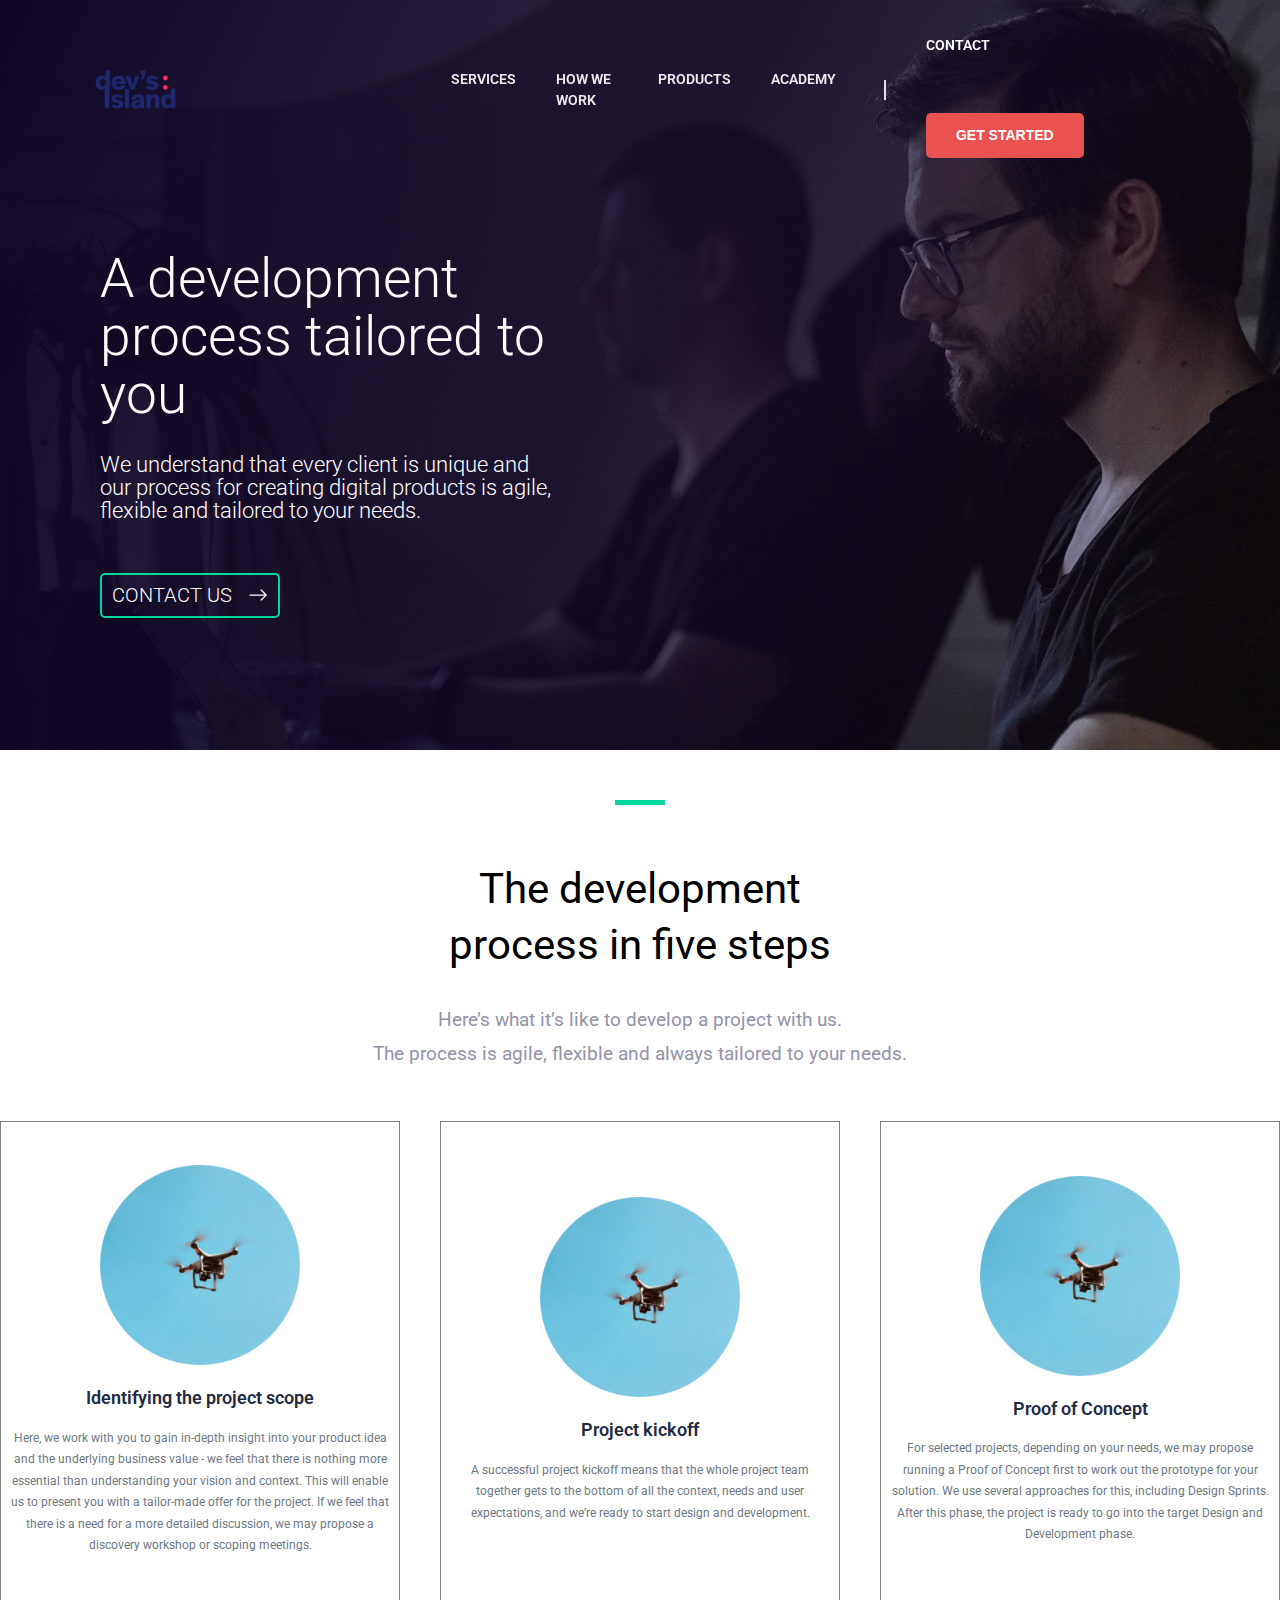
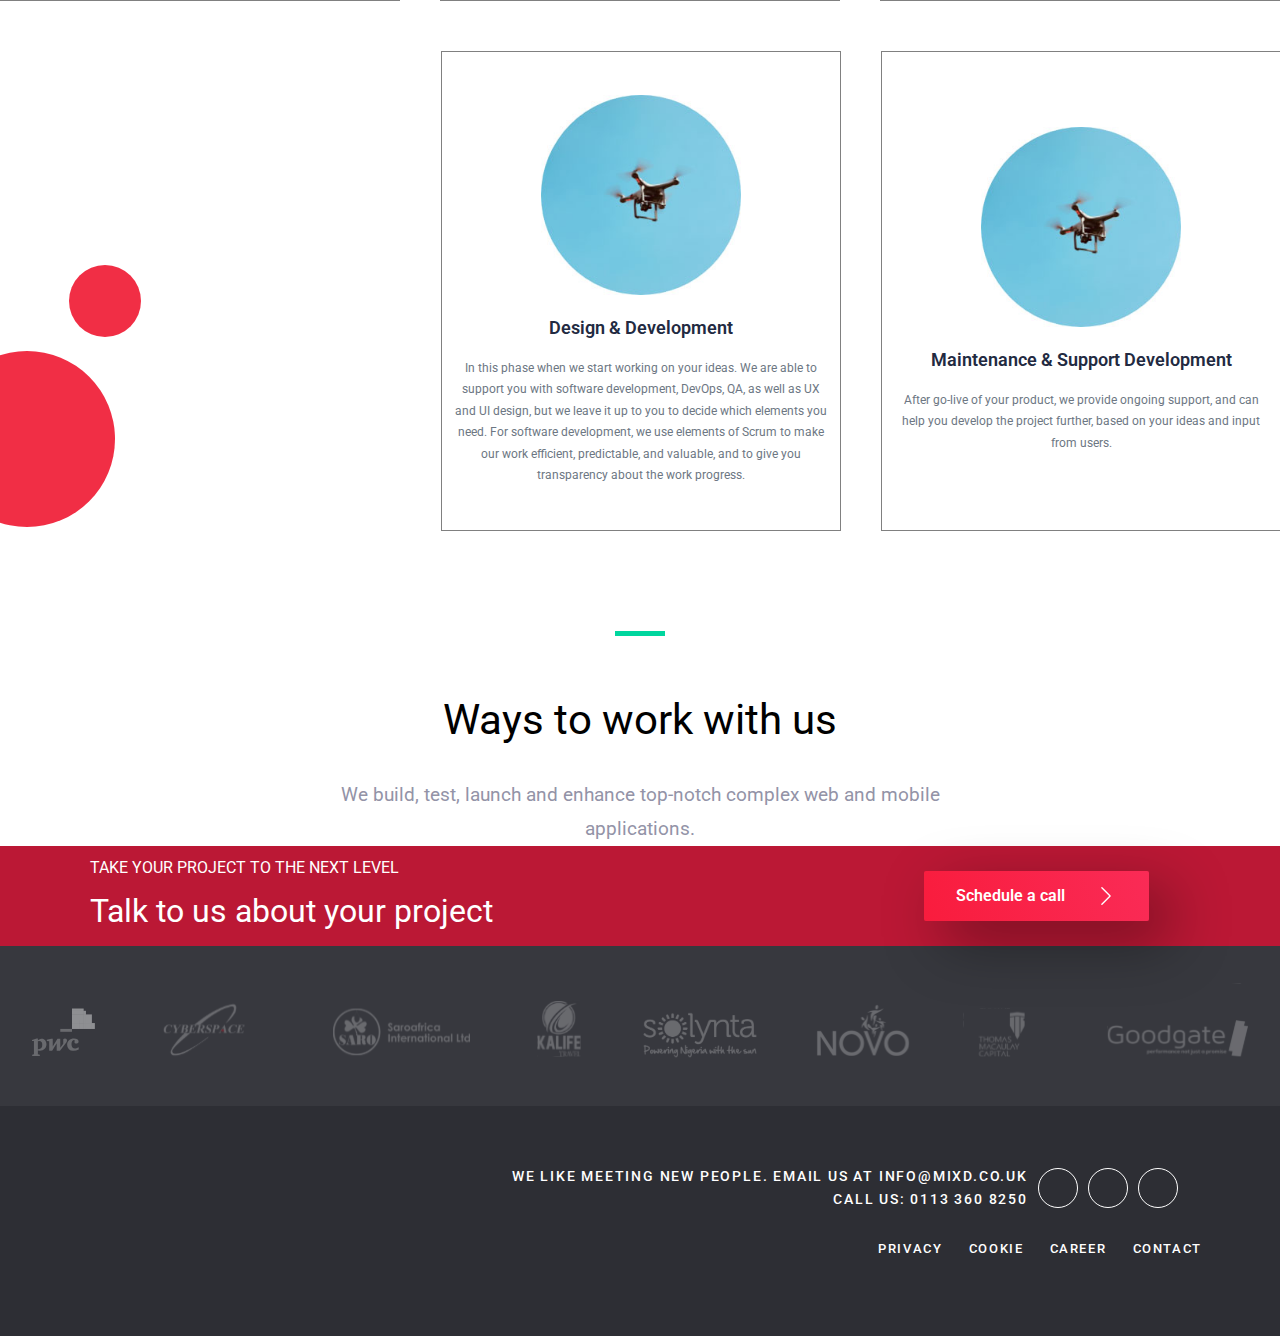
==== about.html @ 5a094d9d "project update" ====
<!DOCTYPE html>
<html lang="en">
<head>
  <meta charset="UTF-8">
  <meta name="viewport" content="width=device-width, initial-scale=1.0"> <!-- displays site properly based on user's device -->

  <link rel="icon" type="image/png" sizes="32x32" href="./images/favicon-32x32.png">
  <!-- Bootstrap -->
  <link rel="stylesheet" href="assets/css/bootstrap.min.css">
  <link rel="stylesheet" href="assets/css/bootstrap.css">
  <!-- Icon Font Awesome -->
  <script src="https://kit.fontawesome.com/371f85bd51.js" crossorigin="anonymous"></script>
  <!-- Fonts -->
  <link href="https://fonts.googleapis.com/css?family=Roboto:300,400,400i,500,500i,700" rel="stylesheet">
  <!-- Main Css -->
  <link rel="stylesheet" href="assets/css/main.css">


  <title>Dev's Island</title>

</head>
<body>


  <div class="main-wrapper layout-strong">
    <!-- Header -->
    <header
        class="navigation navigation__transparent navigation__caps navigation__separate navigation__right navigation__btn-fill">
        <div class="container-full">
            <div class="row">
                <div class="col-12">
                    <div class="navigation-content">
                        <a href="/index.html" class="navigation__brand">
                          <img src="/assets/images/logo.svg" alt="" srcset="">
                        </a>
                        <button class="navigation__toggler"></button>
                        <nav class="navigation-wrapper">
                            <button class="offcanvas__close">✕</button>
                            <ul class="navigation-menu" id="nav">
                                <li class="navigation-menu__item">
                                    <a class="navigation-menu__link" href="./services.html">Services</a>
                                </li>
                                <li class="navigation-menu__item">
                                    <a class="navigation-menu__link" href="./about.html">How We Work</a>
                                </li>
                                <li class="navigation-menu__item">
                                    <a class="navigation-menu__link" href="./products.html">Products</a>
                                </li>
                                <li class="navigation-menu__item">
                                    <a class="navigation-menu__link" href="./academy.html">Academy</a>
                                </li>
                            </ul>
                        </nav>
                        <div class="navigation-button navigation-button-couple">
                            <a href="/contact.html" class="nav-cta-btn navigation-button-couple__trans">contact</a>
                            <a href="/index.html" class="db-btn nav-cta-btn navigation-button-couple__fill">get started</a>
                        </div>

                    </div>
                </div>
            </div>
        </div>
    </header>

    <main>
        <section class="about_hero">
            <div class="about_hero-container">

                <div class="about_hero-header">
                    <div>
                        <h1 class="about_hero-title">
                            A development process tailored to you
                        </h1>
                    </div>

                    <div>
                        <h1 class="about_hero-caption">  
                            <span>We understand that every client is unique and</span>
                            <span>our process for creating digital products
                                is agile,</span>
                            <span>flexible and tailored to your needs.</span>   
                        </h1>
                    </div>
                </div>

                <div class="about_hero-cta">
                  <button class="about_hero-btn">contact us 
                    <span class="ml-3"><svg width="1em" height="1em" viewBox="0 0 16 16" class="bi bi-arrow-right" fill="currentColor" xmlns="http://www.w3.org/2000/svg">
                      <path fill-rule="evenodd" d="M1 8a.5.5 0 0 1 .5-.5h11.793l-3.147-3.146a.5.5 0 0 1 .708-.708l4 4a.5.5 0 0 1 0 .708l-4 4a.5.5 0 0 1-.708-.708L13.293 8.5H1.5A.5.5 0 0 1 1 8z"/>
                    </svg></span>
                  </button>
                </div>
            </div>
        </section>

        <section class="about_process">
            <div class="process-container">
                <div class="process-header">
                    <div>
                        <h1 class="process-title">The development process in five steps</h1>
                    </div>
                    <div>
                        <p class="process-caption">Here’s what it’s like to develop a project with us.
                            The process is agile, flexible and always tailored to your needs. </p>
                    </div>
                </div>

                <div class="process-grid">

                    <div class="process-row-1">
                        <div class="process-card-1">
                            <div class="process_card-image">
                                <img class="img-fluid process_card-img" src="/assets/images/user-experience-07c00455ce2faedd90f710c9ad9ff0f4.webp" alt="" srcset="">
                            </div>
                            <div>
                                <h1 class="process_card-title">Identifying the project scope</h1>
                            </div>
                            <div>
                                <p class="process_card-caption">Here, we work with you to gain in-depth insight into your product idea and the underlying business value - we feel that there is nothing more essential than understanding your vision and context. This will enable us to present you with a tailor-made offer for the project. If we feel that there is a need for a more detailed discussion, we may propose a discovery workshop or scoping meetings. </p>
                            </div>
                        </div>

                        <div class="process-card-2">
                            <div class="process_card-image">
                                <img class="img-fluid process_card-img" src="/assets/images/user-experience-07c00455ce2faedd90f710c9ad9ff0f4.webp" alt="" srcset="">
                            </div>
                            <div>
                                <h1 class="process_card-title">Project kickoff</h1>
                            </div>
                            <div>
                                <p class="process_card-caption">A successful project kickoff means that the whole project team together gets to the bottom of all the context, needs and user expectations, and we’re ready to start design and development. </p>
                            </div>
                        </div>

                        <div class="process-card-3">
                            <div class="process_card-image">
                                <img class="img-fluid process_card-img" src="/assets/images/user-experience-07c00455ce2faedd90f710c9ad9ff0f4.webp" alt="" srcset="">
                            </div>
                            <div>
                                <h1 class="process_card-title">Proof of Concept</h1>
                            </div>
                            <div>
                                <p class="process_card-caption">For selected projects, depending on your needs, we may propose running a Proof of Concept first to work out the prototype for your solution. We use several approaches for this, including Design Sprints. After this phase, the project is ready to go into the target Design and Development phase. </p>
                            </div>
                        </div>
                    </div>

                    <div class="process-row-2">
                        <div class="abstract-circle">
                            <span class="circle-1"></span>
                            <span class="circle-2"></span>
                        </div>

                        <div class="process-card-4">
                            <div class="process_card-image">
                                <img class="img-fluid process_card-img" src="/assets/images/user-experience-07c00455ce2faedd90f710c9ad9ff0f4.webp" alt="" srcset="">
                            </div>
                            <div>
                                <h1 class="process_card-title">Design & Development</h1>
                            </div>
                            <div>
                                <p class="process_card-caption">In this phase when we start working on your ideas. We are able to support you with software development, DevOps, QA, as well as UX and UI design, but we leave it up to you to decide which elements you need. 

                                    For software development, we use elements of Scrum to make our work efficient, predictable, and valuable, and to give you transparency about the work progress. </p>
                            </div>
                        </div>

                        <div class="process-card-5">
                            <div class="process_card-image">
                                <img class="img-fluid process_card-img" src="/assets/images/user-experience-07c00455ce2faedd90f710c9ad9ff0f4.webp" alt="" srcset="">
                            </div>
                            <div>
                                <h1 class="process_card-title">Maintenance & Support Development</h1>
                            </div>
                            <div>
                                <p class="process_card-caption">After go-live of your product, we provide ongoing support, and can help you develop the project further, based on your ideas and input from users.</p>
                            </div>
                        </div>
                    </div>
                </div>
            </div>
        </section>

        <section class="about_ways">
            <div class="ways-container">
                <div class="ways-header">
                    <div>
                        <h1 class="ways-title">Ways to work with us</h1>
                    </div>
                    <div>
                        <p class="ways-caption">We build, test, launch and enhance top-notch complex web and mobile
                            applications.</p>
                    </div>
                </div>

                <div class="ways-grid">
                    <div class="ways-row">
                        <div class="way-col-1">
                            
                        </div>
                    </div>
                </div>
            </div>
        </section>
    </main>


    <!-- FOOTER -->
    <footer>
        <!-- CALL TO ACTION -->
        <section class="footer-cta">
            <div class="cta-container">
                <div class="cta-text">
                    <div>
                        <h1 class="cta-title text-uppercase">take your project to the next level</h1>
                    </div>
                    <div>
                        <h1 class="cta-caption">Talk to us about your project</h1>
                    </div>
                </div>

                <div class="cta-button">
                    <button class="cta-btn">Schedule a call
                        <span class="cta-btn-icon">
                            <svg width="1em" height="1em" viewBox="0 0 16 16" class="bi bi-chevron-right" fill="currentColor" xmlns="http://www.w3.org/2000/svg">
                                <path fill-rule="evenodd" d="M4.646 1.646a.5.5 0 0 1 .708 0l6 6a.5.5 0 0 1 0 .708l-6 6a.5.5 0 0 1-.708-.708L10.293 8 4.646 2.354a.5.5 0 0 1 0-.708z"/>
                            </svg>
                        </span>
                    </button>
                </div>
            </div>
        </section>

        <!-- CLIENTS -->
        <section class="clients">
            <div>
                <img class="img-fluid client-img" src="/assets/images/clients-group2-efb2d1b362ef3233abbb473c0c058fbc.svg" alt="">
            </div>
        </section>

        <!-- FOOTER-SECTION -->
        <section class="footer">
            <div class="footer-container">
                <div class="footer_row-1">
                    <div class="footer_col-1">
                    <div class="footer-image mb-5">
                        <img class="img-fluid footer-img" src="/Assets/images/logo.svg" alt="">
                    </div>
            
                    </div>
            
                    <div class="footer_col-2">
                    <div class="footer-info">
                        <h1 class="footer_contact">
                            <span class="d-block">We like meeting new people. Email us at info@mixd.co.uk</span>
                            <span class="mt-2">Call us: 0113 360 8250</span>
                        </h1>
                    </div>
            
                    <div class="footer-social">
                        <div class="footer-google">
                            <i class="fab fa-google"></i>
                        </div>

                        <div class="footer-IG">
                            <i class="fab fa-instagram"></i>
                        </div>

                        <div class="footer-twitter">
                            <i class="fab fa-twitter"></i>
                        </div>
                    </div>
                    </div>
                </div>
        
                <div class="row-2">
                    <nav class="nav footer-nav">
                        <li class="nav-item footer_nav-item">
                            <a class="nav-link footer_nav-link" href="#">privacy</a>
                        </li>
                        <li class="nav-item footer_nav-item">
                            <a class="nav-link footer_nav-link" href="#">cookie</a>
                        </li>
                        <li class="nav-item footer_nav-item">
                            <a class="nav-link footer_nav-link" href="#">career</a>
                        </li>
                        <li class="nav-item footer_nav-item">
                            <a class="nav-link footer_nav-link" href="#">contact</a>
                        </li>
                    </nav>
                </div>
        
            </div>
        </section>
    </footer>


  </div>
  
  

  <!-- JS, Popper.js, and jQuery -->
  <script src="assets/js/script.min.js"></script>
  <script src="assets/js/script.js"></script>

</body>
</html>
---- assets/css/main.css ----
* {
    margin: 0 auto;
    padding: 0;
    box-sizing: border-box;
    font-family: 'Roboto', sans-serif;
    /* font-family: 'Dosis', sans-serif; */
}

ul {
    list-style: none;
}

a {
    text-decoration: none;
}

.text-color {
    color: #323232 !important;
}

.hidden {
    visibility: hidden;
}

/*///////////////////// INDEX PAGE //////////////////////*/


.hero-section {
    background-image: url(/assets/images/become-a-software-developer.jpg);
    background-size: contain;
    height: 100vh;
    max-width: 100%;
}

.hero-header {
    position: relative;
    top: 250px;
    left: 100px;

}

.hero-title {
    color: white;
    font-weight: 300;
    font-size: 65px;
    margin-bottom: 30px;
    width: 700px;
    overflow: hidden;
}


.cursor {
    width: 2px;
    background-color: #ccc;
    animation: blink 1s infinite;
}

.cursor.typing {
    animation: none;
}

@keyframes blink {
    0% { background-color: #ccc; }
    49% { background-color: #ccc; }
    50% { background-color: transparent; }
    99% { background-color: #ccc; }
    100% { background-color: #ccc; }
}

.hero-caption {
    color: white;
    font-family: 'Roboto', sans-serif;
    font-weight: 300;
    font-size: 22px;
    width: 600px;
}

.hero-cta {
    position: relative;
    bottom: -300px;
    left: 100px;
}

.hero-btn {
    text-transform: uppercase;
    font-weight: 300;
    font-size: 20px;
    background-color: transparent;
    border: 2px solid #EA5252;
    border-radius: 5px;
    color: #EA5252;
    display: flex;
    flex-direction: row;
    align-items: center;
    height: 45px;
    padding-left: 10px;
    padding-right: 10px;
}

.hero-btn:hover {
    color: #E53E3E;
    font-weight: 400;
    background-color: #323232;
}

.hero-social {
    display: flex;
    flex-direction: row;
    width: 110px;
    position: relative;
    bottom: -260px;
    right: -530px;
}

.hero-instagram {
    font-size: 25px;
    color: #323232;
}

.hero-twitter {
    font-size: 25px;
    color: #323232;

}


@media screen and ( max-width: 1349px) {
    .hero-section {
        background-image: url(/assets/images/become-a-software-developer.jpg);
        background-size: contain;
        height: 654px;
        max-width: 100%;
    }
}

@media screen and ( max-width: 500px) {
    .hero-section {
        background-size: contain;
        height: 100vh;
        max-width: 100%;
    }
    
    .hero-header {
        top: 230px;
        left: 20px !important;
    
    }
    
    .hero-title {
        font-size: 30px;
        margin-bottom: 30px;
        width: 330px;
        overflow: hidden;
    }

    .hero-caption {
        font-size: 13px;
        width: 330px;
    }
    
    .hero-cta {
        position: relative;
        bottom: -260px;
        left: 20px !important;
    }
    
    .hero-btn {
        text-transform: uppercase;
        font-weight: 300;
        font-size: 14px;
        background-color: transparent;
        border: 2px solid #EA5252;
        border-radius: 5px;
        color: #EA5252;
        display: flex;
        flex-direction: row;
        align-items: center;
        height: 45px;
        padding-left: 10px;
        padding-right: 10px;
    }

    .hero-btn:hover {
        color: #E53E3E;
        font-weight: 400;
        background-color: #323232;
    }
    
    .hero-social {
        display: flex;
        flex-direction: row;
        width: 110px;
        position: relative;
        bottom: -300px;
        left: -120px;
    }
    
    .hero-instagram {
        font-size: 25px;
        color: #323232;
    }
    
    .hero-twitter {
        font-size: 25px;
        color: #323232;
    
    }
}

@media screen and ( max-width: 786px) {
    .hero-section {
        background-size: contain;
        height: 100vh;
        max-width: 100%;
    }
    
    .hero-header {
        top: 230px;
        left: 30px;
    
    }
    
    .hero-title {
        font-size: 30px;
        margin-bottom: 30px;
        width: 330px;
        overflow: hidden;
    }

    .hero-caption {
        font-size: 13px;
        width: 330px;
    }
    
    .hero-cta {
        position: relative;
        bottom: -260px;
        left: 30px;
    }
    
    .hero-btn {
        text-transform: uppercase;
        font-weight: 300;
        font-size: 14px;
        background-color: transparent;
        border: 2px solid #EA5252;
        border-radius: 5px;
        color: #EA5252;
        display: flex;
        flex-direction: row;
        align-items: center;
        height: 45px;
        padding-left: 10px;
        padding-right: 10px;
    }

    .hero-btn:hover {
        color: #E53E3E;
        font-weight: 400;
        background-color: #323232;
    }
    
    .hero-social {
        display: flex;
        flex-direction: row;
        width: 110px;
        position: relative;
        bottom: -300px;
        left: -120px;
    }
    
    .hero-instagram {
        font-size: 25px;
        color: #323232;
    }
    
    .hero-twitter {
        font-size: 25px;
        color: #323232;
    
    }

}





/*///////////////////////// SERVICE PAGE ////////////////////////////*/

.service-section {
    height: 100vh;
    width: 100%;
}


  .service-container{
      display: flex;
      flex-direction: row;
      justify-content: center;
      padding-top: 100px;
  }

  .service-header {
      width: 20%;
      position: relative;
      left: 100px;
      top: 150px;
  }

  .service-title {
      font-weight: 300;
      font-size: 65px;
      width: 500px;
      margin-bottom: 20px;
  }

  .service-cursor {
    width: 2px;
    background-color: #2D3136;
    animation: blink 1s infinite;
}

.service-cursor.typing {
    animation: none;
}

/* @keyframes blink {
    0% { background-color: #2D3136; }
    49% { background-color: #2D3136; }
    50% { background-color: transparent; }
    99% { background-color: #2D3136; }
    100% { background-color: #2D3136; }
} */

  .service-caption {
    font-weight: 300;
    font-size: 30px;
    width: 500px;

}

.service-btn {
    text-transform: uppercase;
    font-weight: 300;
    font-size: 20px;
    background-color: transparent;
    border: 2px solid #2D3136;
    border-radius: 5px;
    color: #2D3136;
    display: flex;
    flex-direction: row;
    align-items: center;
    height: 45px;
    padding-left: 10px;
    padding-right: 10px;
}

.service-image {
    width: 80%;
}

@media screen and ( max-width: 500px ) {
    .service-section {
    }

    .service-header {
        width: 20%;
        position: relative;
        left: 30px;
        top: 30px;
    }
  
    .service-title {
        font-weight: 300;
        font-size: 30px;
        width: 200px;
        margin-bottom: 20px;
    }

    .service-caption {
        font-weight: 300;
        font-size: 16px;
        width: 300px;
    
    }
    
    .service-btn {
        text-transform: uppercase;
        font-weight: 300;
        font-size: 15px;
        background-color: transparent;
        border: 2px solid #2D3136;
        border-radius: 5px;
        color: #2D3136;
        display: flex;
        flex-direction: row;
        align-items: center;
        height: 45px;
        padding-left: 5px;
        padding-right: 5px;
        width: 135px;
    }
    
    .service-image {
        /* display: none; */
    }
}


/* LIST SECTION */

.list-section {
    display: flex;
    flex-direction: row;
    margin-top: 150px;
    /* background: #FBF7F7; */
}

.list-container {
    display: flex;
    flex-direction: column;
}

.list-row {
    display: flex;
    flex-direction: row;
    justify-content: space-between;
    align-items: flex-start;
    margin-bottom: 150px;
    width: 1300px;
}

.list-col-1,
.list-col-2,
.list-col-3,
.list-col-4,
.list-col-5,
.list-col-6,
.list-col-7 {
    width: 500px;
    height: 650px;
    align-items: center;
}

.list-col-7 {
    margin-left: 75px;
}

.list-image {
    margin-bottom: 20px;
    margin-left: -35px;

}

.list-img {
    max-width: 700px;
}

.list-title {
    font-size: 30px;
    font-weight: 400;
    line-height: 50px;
    margin-bottom: 20px;
}

.list-caption {
    font-size: 20px;
    font-weight: 300px;
    /* width: 550px; */
    line-height: 35px;
    margin-bottom: 100px;
}

.list-btn {
    text-transform: uppercase;
    font-weight: 300;
    font-size: 20px;
    background-color: transparent;
    /* border: 2px solid #EA5252; */
    /* border-radius: 5px; */
    color: #EA5252;
    display: flex;
    flex-direction: row;
    align-items: center;
    /* width: 150px; */
    height: 45px;
    padding-left: 10px;
    padding-right: 10px;
    margin-bottom: 30px;
}

@media screen and ( max-width: 500px ) {
    .list-section {
        display: flex;
        flex-direction: row;
        margin-top: 150px;
        /* background: #FBF7F7; */
    }
    
    .list-container {
        display: flex;
        flex-direction: column;
    }
    
    .list-row {
        display: flex;
        flex-direction: column;
        justify-content: space-between;
        align-items: flex-start;
        margin-bottom: 0px;
        width: 350px;
    }
    
    .list-col-1,
    .list-col-2,
    .list-col-3,
    .list-col-4,
    .list-col-5,
    .list-col-6,
    .list-col-7 {
        width: 330px;
        height: 650px;
        align-items: center;
        margin-bottom: 150px;
    }
    
    .list-col-7 {
        margin-left: 10px;
    }
    
    .list-image {
        margin-bottom: 20px;
        margin-left: -15px;
    
    }
    
    .list-img {
        max-width: 330px;
    }
    
    .list-title {
        font-size: 30px;
        font-weight: 400;
        line-height: 50px;
        margin-bottom: 20px;
    }
    
    .list-caption {
        font-size: 18px;
        font-weight: 300px;
        /* width: 550px; */
        line-height: 35px;
        margin-bottom: 100px;
    }
    
    .list-btn {
        text-transform: uppercase;
        font-weight: 300;
        font-size: 20px;
        background-color: transparent;
        /* border: 2px solid #EA5252; */
        /* border-radius: 5px; */
        color: #EA5252;
        display: flex;
        flex-direction: row;
        align-items: center;
        /* width: 150px; */
        height: 45px;
        padding-left: 10px;
        padding-right: 10px;
        margin-bottom: 30px;
    }
}


/* WHY SECTION */

.why-section {
    margin-top: 20px;
    background: #FBF7F7;
    height: 600px;
    z-index: -1px;
    /* display: flex;
    flex-direction: row;
    justify-content: center; */
}

.why-container {
    display: flex;
    flex-direction: column;
    justify-content: flex-start;
    padding-top: 100px;
    text-align: left;
}

.why-header {
    font-size: 42px;
    font-weight: 300;
    color: #FBF7F7;
    margin-bottom: 50px;
    margin-left: -620px;

}

.why-row {
    display: flex;
    flex-direction: row;
    justify-content: space-between;
    width: 1280px;
}

.why-card {
    border: 0 solid #e2e8f0;
    border-radius: 10px;
    box-sizing: border-box;
    box-shadow: 1px 1px #e2e8f0;
    background: #FFFFFF;
    width: 400px;
    height: 330px;
    display: flex;
    flex-direction: column;
    justify-content: center;
    z-index: 2;
}

.why-card-header {
    display: flex;
    flex-direction: row;
    justify-content: space-between;
    align-items: center;
    /* width: 350px; */
    margin-bottom: 50px;
}

.why-img {
    width: 5rem;
    margin-left: 30px;
}

.why-title {
    font-size: 25px;
    font-weight: 400;
    color: #6E6E6E;
    width: 240px;
    /* letter-spacing: .4px; */
    line-height: 30px;
}

.why-caption {
    font-size: 16px;
    font-weight: 400;
    color: #6E6E6E;
    width: 350px;
    line-height: 25px;
    font-family: helvetica;
}

@media screen and ( max-width: 500px ) {
    .why-section {
        margin-top: 20px;
        background: #FBF7F7;
        height: 600px;
        z-index: -1px;
        margin-bottom: 150px;
        /* display: flex;
        flex-direction: row;
        justify-content: center; */
    }
    
    .why-container {
        display: flex;
        flex-direction: column;
        justify-content: flex-start;
        padding-top: 100px;
        text-align: left;
    }
    
    .why-header {
        font-size: 42px;
        font-weight: 300;
        color: #FBF7F7;
        margin-bottom: 50px;
        margin-left: -620px;
    
    }
    
    .why-row {
        display: flex;
        flex-direction: column;
        justify-content: space-between;
        width: 350px;
    }
    
    .why-card {
        border: 0 solid #e2e8f0;
        border-radius: 10px;
        box-sizing: border-box;
        box-shadow: 1px 1px #e2e8f0;
        background: #FFFFFF;
        width: 350px;
        height: 330px;
        display: flex;
        flex-direction: column;
        justify-content: center;
        z-index: 2;
    }
    
    .why-card-header {
        display: flex;
        flex-direction: row;
        justify-content: space-between;
        align-items: center;
        margin-bottom: 50px;
    }
    
    .why-img {
        width: 4rem;
        margin-left: 30px;
    }
    
    .why-title {
        font-size: 22px;
        font-weight: 400;
        color: #6E6E6E;
        width: 240px;
        /* letter-spacing: .4px; */
        line-height: 30px;
    }
    
    .why-caption {
        font-size: 14px;
        font-weight: 400;
        color: #6E6E6E;
        width: 300px;
        line-height: 25px;
        font-family: helvetica;
    }
}

/* PROJECT FORM SECTION */

.project-section {
    margin-bottom: 50px;
    margin-top: 500px;
}

.project-container {
    display: flex;
    flex-direction: column;
    justify-content: center;
    background: #F12E45;
    width: 1050px;
    height: 100%;
    padding-top: 60px;
    padding-bottom: 30px;
    border-radius: 0 0 50px 50px;
}

.project-form {
    display: flex;
    flex-direction: column;
    justify-content: center;
}

.project-header {
    color: #FFFFFF;
    font-weight: 300;
    font-size: 40px;
    margin-left: -460px;
    margin-bottom: 20px;
}

.project-fullname,
.project-phone {
    width: 450px;
    height: 55px;
    border: 0;
    border-radius: 3px;
    background-color: #F56274;
}

.project-email {
    width: 920px;
    height: 55px;
    border: 0;
    border-radius: 3px;
    background-color: #F56274;
}

.project-text {
    height: 150px;
    width: 920px;
    border: 0;
    border-radius: 3px;
    background-color: #F56274;
}

[type='text'],
[type='email'] {
    padding-left: 15px;
    color: #FAB5BC;
}

.project-btn {
    border: 0;
    border-radius: 5px;
    width: 150px;
    height: 40px;
    margin-left: -460px;
    margin-top: 20px;
    font-size: 20px;
}


@media screen and ( max-width: 500px ) {
    .project-section {
        margin-bottom: 50px;
        margin-top: 800px;
    }
    
    .project-container {
        display: flex;
        flex-direction: column;
        justify-content: center;
        background: #F12E45;
        width: 100%;
        height: 100%;
        padding-top: 60px;
        padding-bottom: 30px;
        border-radius: 0 0 50px 50px;
    }
    
    .project-form {
        display: flex;
        flex-direction: column;
        justify-content: center;
        width: 300px;

    }
    
    .project-header {
        color: #FFFFFF;
        font-weight: 300;
        font-size: 40px;
        margin-left: 0px;
        margin-bottom: 20px;
        width: 300px;
    }
    
    .project-fullname,
    .project-phone {
        width: 300px;
        height: 55px;
        border: 0;
        border-radius: 3px;
        background-color: #F56274;
        display: block;

    }

    .project-phone {
        margin-top: 20px;
    }
    
    .project-email {
        width: 300px;
        height: 55px;
        border: 0;
        border-radius: 3px;
        background-color: #F56274;
    }
    
    .project-text {
        height: 150px;
        width: 300px;
        border: 0;
        border-radius: 3px;
        background-color: #F56274;
    }
    
    [type='text'],
    [type='email'] {
        padding-left: 15px;
        color: #FAB5BC;
    }
    
    .project-btn {
        border: 0;
        border-radius: 5px;
        width: 150px;
        height: 40px;
        margin-left: -150px;
        margin-top: 20px;
        font-size: 20px;
    }
}







/*/////////////////////// ABOUT PAGE - HOW WE WORK /////////////////////////*/

.about_hero {
    background-image: linear-gradient(297deg, rgba(16,7,28,0.13) 0%, rgba(16,7,39,0.87) 52%, rgba(16,7,39,1) 100%) ,url(/assets/images/456288f57de5c9e87c7a77ed99ddc31f7c69cdaa-1692x990.webp);
    /* background-size: cover; */
    background-repeat: no-repeat;
    height: 750px;
    /* background: gray; */

}

.about_hero-header {
    position: relative;
    top: 250px;
    left: 100px;
}

.about_hero-title {
    color: white;
    font-weight: 300;
    font-size: 55px;
    margin-bottom: 30px;
    width: 500px;
}

.about_hero-caption {
    color: #fff;
    font-family: 'Roboto', sans-serif;
    font-weight: 300;
    font-size: 22px;
    width: 600px;
}
.about_hero-cta {
    position: relative;
    bottom: -300px;
    left: 100px;
}

.about_hero-btn {
    text-transform: uppercase;
    font-weight: 300;
    font-size: 20px;
    background-color: transparent;
    border: 2px solid #00D69E;
    border-radius: 5px;
    color: #fff;
    display: flex;
    flex-direction: row;
    align-items: center;
    height: 45px;
    padding-left: 10px;
    padding-right: 10px;
}

.about_hero-btn:hover {
    color: #E53E3E;
    font-weight: 400;
    background-color: #323232;
}

/* ABOUT PROCESS SECTION */

.about_process {
    display: flex;
    flex-direction: row;
    justify-content: center;
    margin-top: 50px;
    margin-bottom: 50px;
    /* background: #180341; */
}

.about_container {
    display: flex;
    flex-direction: column;
    justify-content: center;
}

.process-title::before {
    content: "";
    display: block;
    margin: 0px auto 3.5rem;
    width: 50px;
    height: 5px;
    background: rgb(0, 214, 158) none repeat scroll 0% 0%;
}

.process-title {
    padding: 0px 35%;
    margin-bottom: 1.875rem;
    font-size: 2.625rem;
    line-height: 1.33;
    color: #000;
    text-align: center;
}

.process-caption {
    font-size: 1.1875rem;
    line-height: 1.79;
    color: rgb(147, 147, 167);
    text-align: center;
    white-space: pre-line;
}

.process-grid {
    display: flex;
    flex-direction: column;
    justify-content: flex-start;
    margin-top: 50px;
}

.process-row-1 {
    display: flex;
    position: relative;
    /* left: -10px; */
    margin-bottom: 50px;
}

.process-row-2 {
    display: flex;
    position: relative;
    left: 95px;
    margin-bottom: 50px;
}

.process-card-1,
.process-card-2,
.process-card-3,
.process-card-4,
.process-card-5 {
    display: flex;
    flex-direction: column;
    justify-content: center;
    width: 400px;
    height: 480px;
    text-align: center;
    border: 1px solid gray;
    padding: 0 10px 0 10px;

}

.process-card-1,
.process-card-2,
.process-card-4 {
    margin-right: 40px;
}

.process_card-img {
    width: 200px;
    margin-bottom: 1.5rem;
}

.process_card-title {
    --text-opacity: 1;
    /* color: #222a41; */
    color: rgba(34,42,65,var(--text-opacity));
    margin-bottom: 1.25rem;
    font-size: 1.125rem;
    font-weight: 600;
}

.process_card-caption {
    --text-opacity: 1;
    color: #6d7783;
    color: rgba(109,119,131,var(--text-opacity));
    /* margin-bottom: 3rem; */
    font-size: .75rem;
    line-height: 1.79;

}

.abstract-circle {
    position: relative;
    left: -250px;
    top: 300px;
    z-index: -1;
}

.circle-1 {
    height: 11rem;
    width: 11rem;
    background-color: #F12E45;
    border-radius: 9999px;
    display: inline-block;
}

.circle-2 {
    height: 4.5rem;
    width: 4.5rem;
    background-color: #F12E45;
    border-radius: 9999px;
    display: inline-block;
    position: relative;
    top: -190px;
    left: -50px;
}

/* WAYS SECTION */

.about_ways {
    display: flex;
    justify-content: center;
}

.ways-title::before {
    content: "";
    display: block;
    margin: 0px auto 3.5rem;
    width: 50px;
    height: 5px;
    background: rgb(0, 214, 158) none repeat scroll 0% 0%;
}

.ways-title {
    padding: 0px 15%;
    margin-bottom: 1.875rem;
    font-size: 2.625rem;
    line-height: 1.33;
    color: #000;
    text-align: center;
}

.ways-caption {
    font-size: 1.1875rem;
    line-height: 1.79;
    color: rgb(147, 147, 167);
    text-align: center;
    white-space: pre-line;
}





/*////////////////////////// PRODUCT PAGE //////////////////////////*/

.product_hero {
    background-image: linear-gradient(297deg, rgba(16,7,28,0.13) 0%, rgba(16,7,39,0.87) 52%, rgba(16,7,39,1) 100%) ,url(/assets/images/abf339eae0d86cbb63b8cb042258fcbb2bcf4a8f-1920x900.webp);
    background-size: contain;
    background-repeat: no-repeat;
    height: 100vh;
    /* background: gray; */

}

.product_hero-header {
    position: relative;
    top: 250px;
    left: 100px;
}

.product_hero-title {
    color: white;
    font-weight: 300;
    font-size: 55px;
    margin-bottom: 30px;
    width: 500px;
}

.product_hero-caption {
    color: #fff;
    font-family: 'Roboto', sans-serif;
    font-weight: 300;
    font-size: 22px;
    width: 600px;
}
.product_hero-cta {
    position: relative;
    bottom: -300px;
    left: 100px;
}

.product_hero-btn {
    text-transform: uppercase;
    font-weight: 300;
    font-size: 20px;
    background-color: transparent;
    border: 2px solid #00D69E;
    border-radius: 5px;
    color: #fff;
    display: flex;
    flex-direction: row;
    align-items: center;
    height: 45px;
    padding-left: 10px;
    padding-right: 10px;
}

.product_hero-btn:hover {
    color: #E53E3E;
    font-weight: 400;
    background-color: #323232;
}






/*///////////////////////// CONTACT PAGE ////////////////////////////////*/

.contact-section {
    margin-top: 180px;
    display: flex;
    justify-content: center;
}

.contact-container {
    width: 750px;
    display: flex;
    flex-direction: column;
    justify-content: center;
}

.contact-title {
    font-size: 2.1rem;
    line-height: 1.5;
    font-weight: 300;
    color: #313D3F;
    text-shadow: rgba(0, 0, 0, 0.01) 0 0 1px;
}

.contact-caption {
    font-size: 1.3rem;
    line-height: 1.33;
    font-weight: 400;
    color: #313D3F;
    text-shadow: rgba(0, 0, 0, 0.01) 0 0 1px;
}

.form-section {
    width: 750px;
    display: flex;
    flex-direction: column;
    justify-content: center;
    align-items: center;
}

.form-title,
.form_sub-title {
    font-size: 1.6rem;
    line-height: 1.428;
    color: #000;
    text-shadow: rgba(0, 0, 0, 0.01) 0 0 1px;
}

.form-caption,
.form_sub-caption {
    font-size: 1.1rem;
    line-height: 1.66;
    color: #999;
}

.info-wrapper {
    display: flex;
    width: 100%;
}

.name-label,
.email-label,
.text-label {
    font-size: 1rem;
    line-height: 1.5;
    font-weight: 600;
    text-transform: uppercase;
    letter-spacing: 1.5px;
}

.contact-fullname,
.contact-email {
    height: 55px;
    width: 360px;
    border: 1px solid #D8DEDF;
    border-radius: 5px;
    background-color: #FBFDFF;
}

.contact-fullname {
    margin-right: 27px;
}

.contact-text {
    height: 170px;
    width: 100%;
    border: 1px solid #D8DEDF;
    border-radius: 5px;
    background-color: #FBFDFF;
    padding-left: 15px;
    padding-top: 10px;
    font-size: 20px;
}

  .contact-button {
      display: flex;
      justify-content: center;
  }

  .contact-btn {
      width: 250px;
      height: 60px;
      border-radius: 5px;
      background-color: #5FC1CE;
      color: #FBF7F7;
      font-size: 22px;
      font-weight: 500;
      text-transform: capitalize;
  }



  @media screen and ( max-width: 500px ) {

    .contact-section {
        margin-top: 140px;
    }
    
    .contact-container {
        width: 350px;
    }
    
    .contact-title {
        font-size: 2rem;
        width: 340px;
        line-height: 1.4;
        font-weight: 300;
        margin-left: 10px;
    }
    
    .contact-caption {
        font-size: 1.2rem;
        width: 340px;
        line-height: 1.5;
        margin-left: 10px;
    }
    
    .form-section {
        width: 350px;
    }

    .form-header {
        margin-left: 10px;
    }

    .form_sub-header {
        margin-left: 10px;
    }
    
    .form-title,
    .form_sub-title {
        font-size: 1.4rem;
        line-height: 1.428;
        color: #000;
    }
    
    .form-caption,
    .form_sub-caption {
        font-size: 1rem;
        line-height: 1.8;
        color: #999;
    }
    
    .info-wrapper {
        flex-direction: column;
        width: 330px;
        margin-left: 10px;

    }
    
    .text-wrapper {
        margin-left: 10px;
    }

    .check-wrapper {
        margin-left: 10px;
    }
    
    .contact-fullname,
    .contact-email {
        width: 330px;
    }

    .contact-fullname {
        margin-right: 0;
    }
    
    .contact-text {
        height: 170px;
        width: 330px;
        border: 1px solid #D8DEDF;
        border-radius: 5px;
        background-color: #FBFDFF;
        padding-left: 15px;
        padding-top: 10px;
        font-size: 20px;
    }

  }













/*//////////////////// FOOTER-TAG ///////////////////////*/

/* CALL TO ACTION */ 

.footer-cta {
    max-width: 100%;
    height: 100px;
    background-color: #BB1835;
    display: flex;
    justify-content: center;
    align-items: center;

}

.cta-container {
    display: flex;
    /* justify-content: space-between; */
    align-items: center;
    width: 100%;
}

.cta-text {
    margin-left: 90px;
    margin-right: 300px;
}

.cta-title {
    --text-opacity: 1;
    color: rgba(255,255,255,var(--text-opacity));
    font-size: 1rem;
    margin-bottom: .9rem;
    font-weight: 400;
}

.cta-caption {
    font-size: 2rem;
    font-weight: 400;
    line-height: 1.25;
    --text-opacity: 1;
    color: rgba(255,255,255,var(--text-opacity));
}

.cta-btn {
    font-size: 16px;
    height: 50px;
    background: transparent linear-gradient(251deg,#fa2b56,#f91c3d) 0 0 no-repeat padding-box;
    box-shadow: 20px 20px 60px rgba(0,0,0,.4);
    --text-opacity: 1;
    color: rgba(255,255,255,var(--text-opacity));
    padding: .75rem 2rem;
    border-radius: .125rem;
    font-weight: 600;
    display: flex;
    align-items: center;
}

.cta-btn-icon {
    font-size: 22px;
    font-weight: 600;
    margin-left: 30px;

}

/* CLIENT-SECTION */

.clients {
    background-color: #37383E;
    margin-left: auto;
    margin-right: auto;
    padding: 2rem;
}

.client-img {
    box-sizing: border-box;
    border: 0 solid #e2e8f0;
    max-width: 100%;
    height: auto;
}

/* FOOTER-SECTION */

.footer {
    background-color: #2D2E34;
    display: flex;
    justify-content: center;
    height: 230px;
}

.footer-container {
    display: flex;
    flex-direction: column;
    justify-content: center;
}

.footer_row-1 {
    display: flex;
    justify-content: space-between;
    align-items: center;
    width: 1500px;
}

.footer_col-2 {
    display: flex;
    justify-content: center;
    align-items: center;
}

.footer_contact {
    color: #fff;
    font-weight: 500;
    text-transform: uppercase;
    letter-spacing: .125em;
    font-size: .9rem;
    text-align: right;
    font-weight: 500;
}

.footer-social {
    display: flex;
    justify-content: center;
    width: 150px;
    margin-left: 5px;
}

.footer-IG,
.footer-twitter,
.footer-google {
    color: #fff;
    font-size: 20px;
    width: 40px;
    height: 40px;
    border: 1px solid #fff;
    border-radius: 9999px;
    background-color: transparent;
    display: flex;
    align-items: center;
}

/* FOOTER-NAV */

.footer-nav {
    position: relative;
    right: -400px;
    margin-top: 15px;
    height: 50px;
    justify-content: space-between;
    width: 350px;
}

.footer_nav-link {
    text-decoration: none;
    text-transform: uppercase;
    font-size: .8rem;
    font-weight: 500;
    letter-spacing: .125em;
    --text-opacity: 1;
    color: rgba(255,255,255,var(--text-opacity));
    padding: 0;
    margin: 0;
}

.footer_nav-link:hover {
    text-transform: none;
    text-transform: uppercase;
    font-size: .8rem;
    font-weight: 500;
    letter-spacing: .125em;
    --text-opacity: 1;
    color: rgba(255,255,255,var(--text-opacity));
    border-bottom: 5px solid #fff;
}
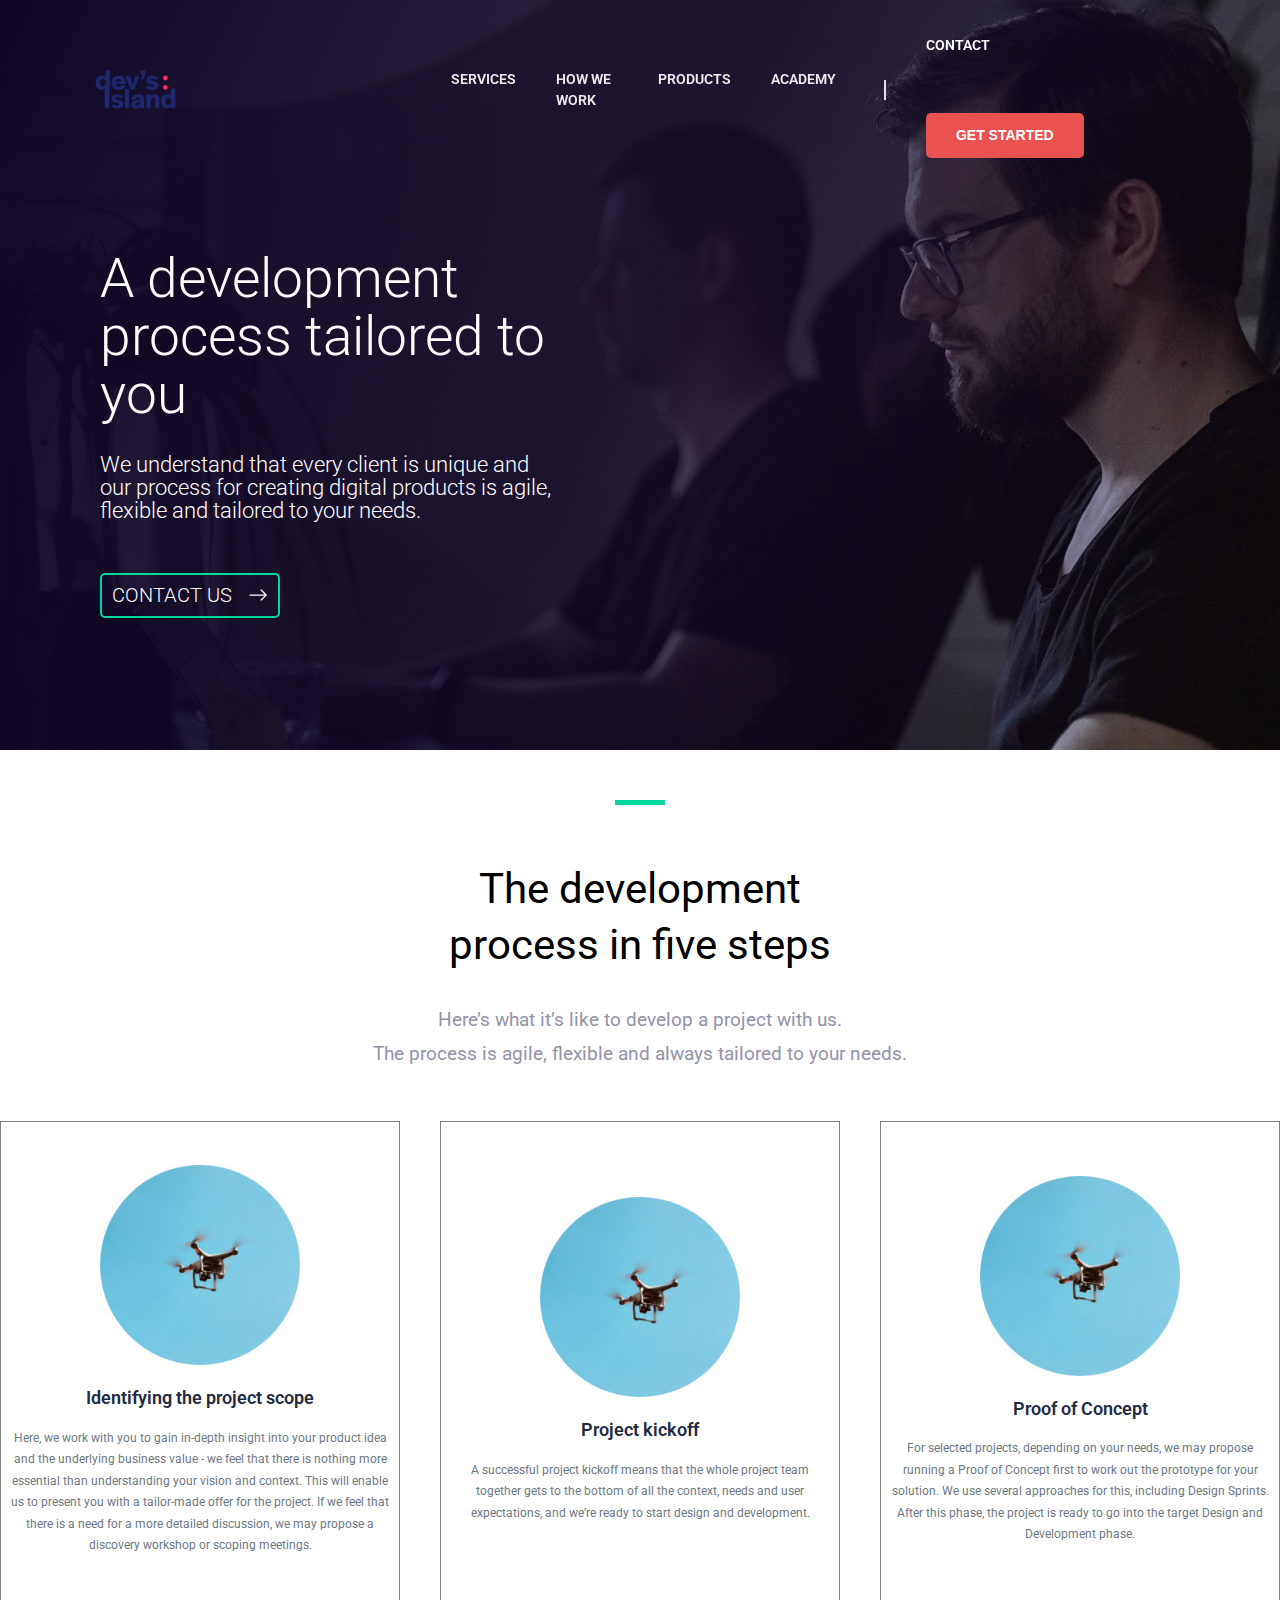
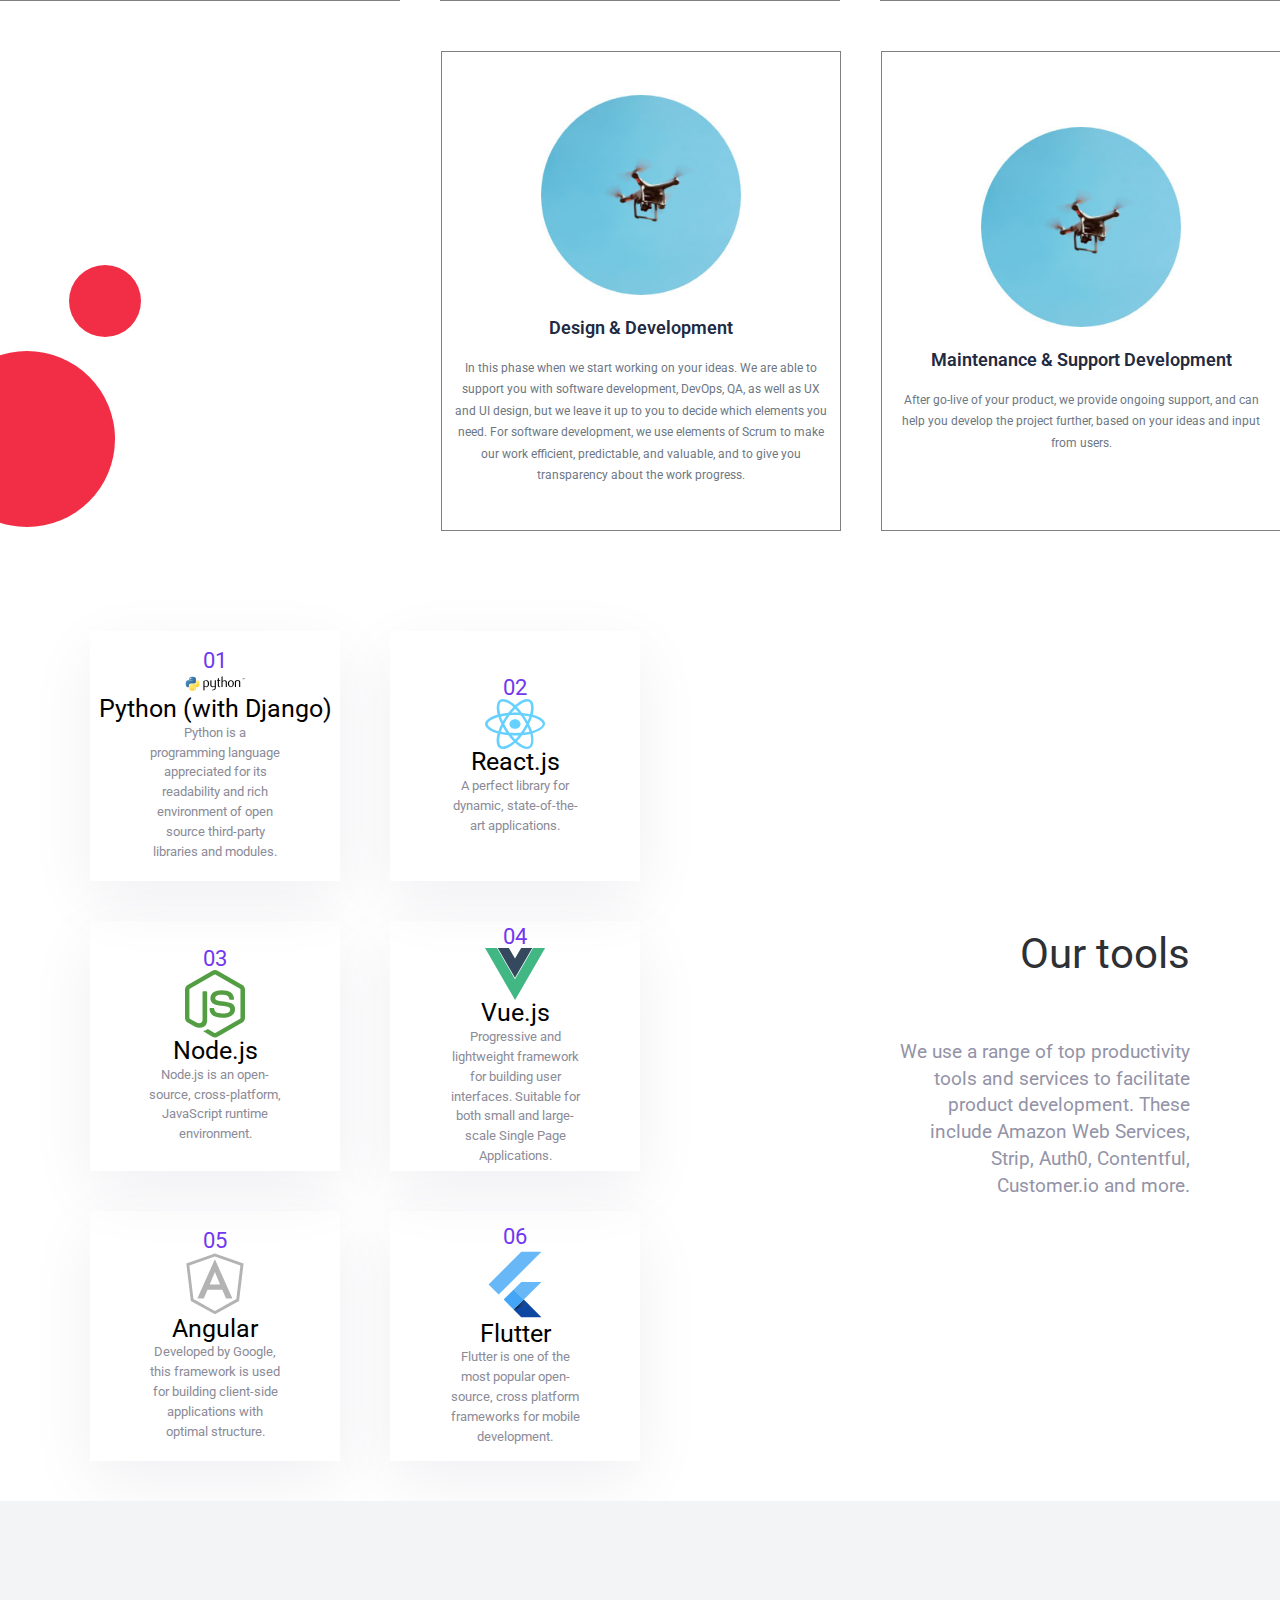
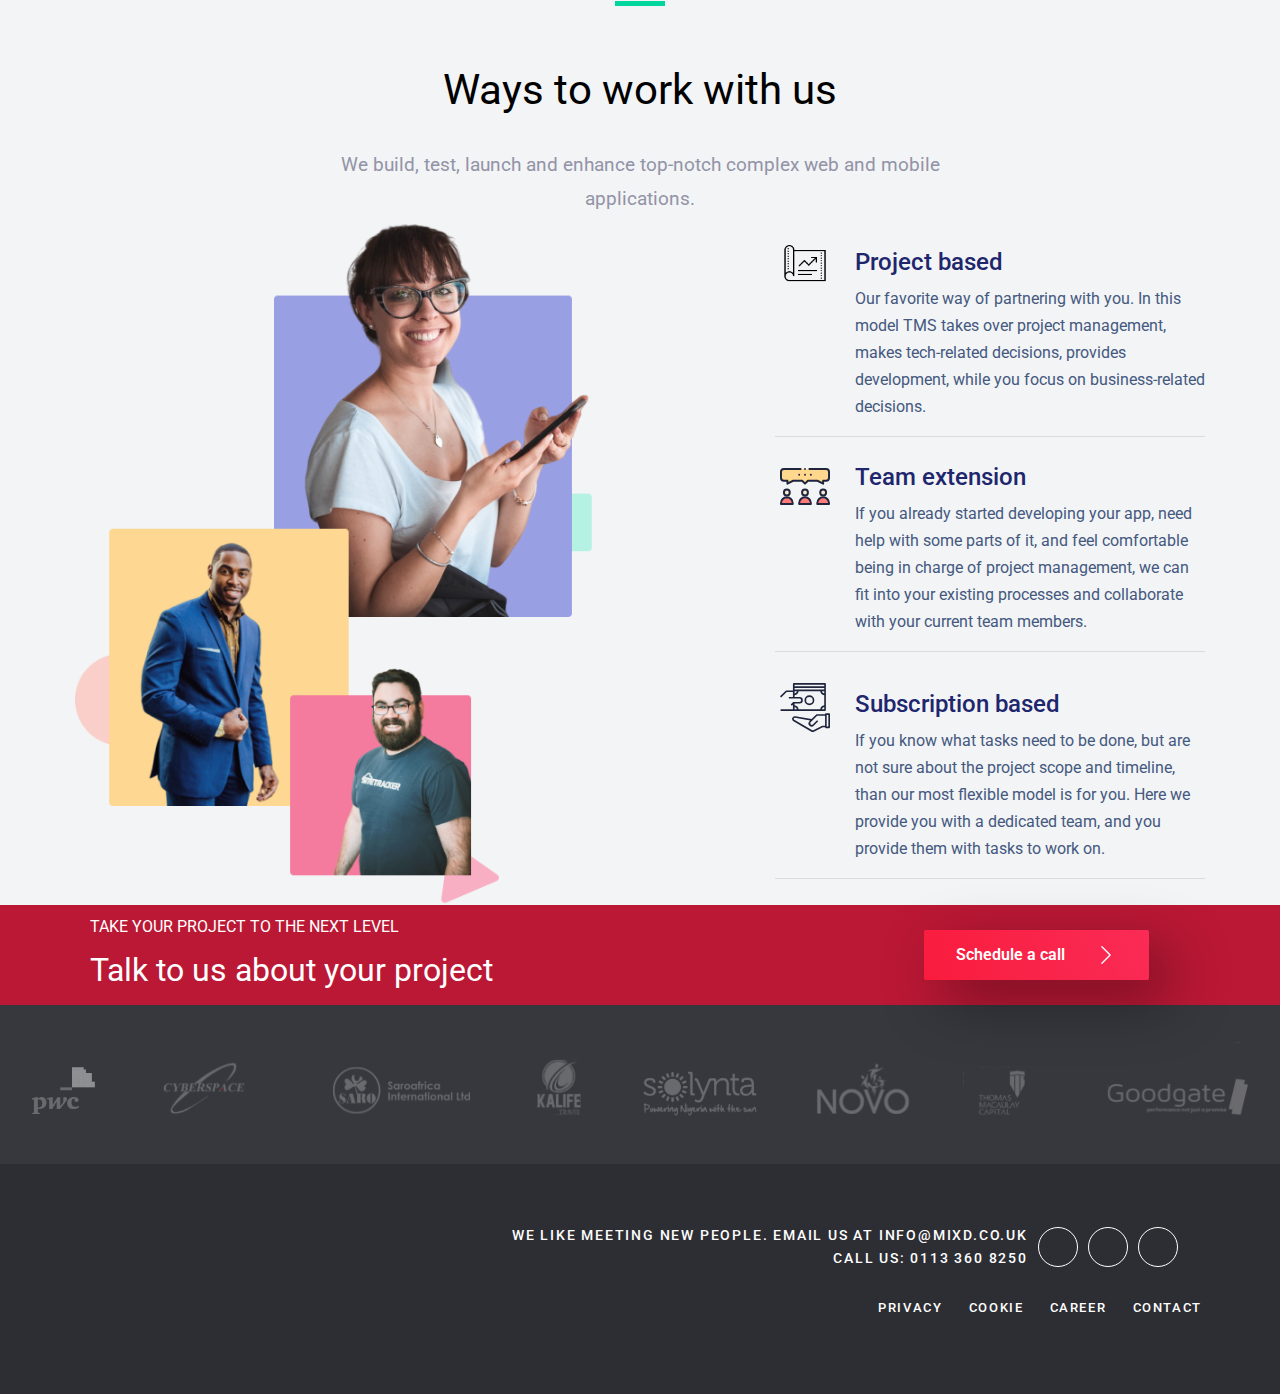
==== commit a7438867: "project update" ====
--- a/about.html
+++ b/about.html
@@ -93,6 +93,7 @@
             </div>
         </section>
 
+        <!-- PROCESS SECTION -->
         <section class="about_process">
             <div class="process-container">
                 <div class="process-header">
@@ -181,6 +182,128 @@
             </div>
         </section>
 
+        <!-- OUR PROJECT -->
+        <section></section>
+
+        <!-- TOOLS -->
+        <section class="tools">
+            <div class="tools-container">
+                <div class="tools-row">
+                    <div class="tool-col-1">
+                        <div class="tools-header">
+                            <div>
+                                <h1 class="tools-title">Our tools</h1>
+                            </div>
+                            <div>
+                                <h1 class="tools-caption">We use a range of top productivity tools and services to facilitate product development. These include Amazon Web Services, Strip, Auth0, Contentful, Customer.io and more.</h1>
+                            </div>
+                        </div>
+                    </div>
+
+                    <div class="tools-col-2">
+                        <div class="tools_col-grid">
+                            <div class="grid-row-1">
+                                <div class="grid-card">
+                                    <div>
+                                        <h1 class="grid-card-index">01</h1>
+                                    </div>
+                                    <div class="grid-card-image">
+                                        <img class="img-fluid grid-card-img" src="/assets/images/python.svg" alt="">
+                                    </div>
+                                    <div>
+                                        <h1 class="grid-card-title">Python (with Django)</h1>
+                                    </div>
+                                    <div>
+                                        <h1 class="grid-card-caption">Python is a programming language appreciated for its readability and rich environment of open source third-party libraries and modules. </h1>
+                                    </div>
+                                </div>
+
+                                <div class="grid-card">
+                                    <div>
+                                        <h1 class="grid-card-index">02</h1>
+                                    </div>
+                                    <div class="grid-card-image">
+                                        <img class="img-fluid grid-card-img" src="/assets/images/react.svg" alt="">
+                                    </div>
+                                    <div>
+                                        <h1 class="grid-card-title">React.js</h1>
+                                    </div>
+                                    <div>
+                                        <h1 class="grid-card-caption">A perfect library for dynamic, state-of-the-art applications. </h1>
+                                    </div>
+                                </div>
+                            </div>
+
+                            <div class="grid-row-2">
+                                <div class="grid-card">
+                                    <div>
+                                        <h1 class="grid-card-index">03</h1>
+                                    </div>
+                                    <div class="grid-card-image">
+                                        <img class="img-fluid grid-card-img" src="/assets/images/nodejs.svg" alt="">
+                                    </div>
+                                    <div>
+                                        <h1 class="grid-card-title">Node.js</h1>
+                                    </div>
+                                    <div>
+                                        <h1 class="grid-card-caption">Node.js is an open-source, cross-platform, JavaScript runtime environment. </h1>
+                                    </div>
+                                </div>
+
+                                <div class="grid-card">
+                                    <div>
+                                        <h1 class="grid-card-index">04</h1>
+                                    </div>
+                                    <div class="grid-card-image">
+                                        <img class="img-fluid grid-card-img" src="/assets/images/vuejs.svg" alt="">
+                                    </div>
+                                    <div>
+                                        <h1 class="grid-card-title">Vue.js</h1>
+                                    </div>
+                                    <div>
+                                        <h1 class="grid-card-caption">Progressive and lightweight framework for building user interfaces. Suitable for both small and large-scale Single Page Applications. </h1>
+                                    </div>
+                                </div>
+                            </div>
+
+                            <div class="grid-row-3">
+                                <div class="grid-card">
+                                    <div>
+                                        <h1 class="grid-card-index">05</h1>
+                                    </div>
+                                    <div class="grid-card-image">
+                                        <img class="img-fluid grid-card-img" src="/assets/images/angular.svg" alt="">
+                                    </div>
+                                    <div>
+                                        <h1 class="grid-card-title">Angular</h1>
+                                    </div>
+                                    <div>
+                                        <h1 class="grid-card-caption">Developed by Google, this framework is used for building client-side applications with optimal structure. </h1>
+                                    </div>
+                                </div>
+
+                                <div class="grid-card">
+                                    <div>
+                                        <h1 class="grid-card-index">06</h1>
+                                    </div>
+                                    <div class="grid-card-image">
+                                        <img class="img-fluid grid-card-img" src="/assets/images/flutter.svg" alt="">
+                                    </div>
+                                    <div>
+                                        <h1 class="grid-card-title">Flutter</h1>
+                                    </div>
+                                    <div>
+                                        <h1 class="grid-card-caption">Flutter is one of the most popular open-source, cross platform frameworks for mobile development.</h1>
+                                    </div>
+                                </div>
+                            </div>
+                        </div>
+                    </div>
+                </div>
+            </div>
+        </section>
+
+        <!-- WAYS TO WORK WITH US -->
         <section class="about_ways">
             <div class="ways-container">
                 <div class="ways-header">
@@ -194,10 +317,60 @@
                 </div>
 
                 <div class="ways-grid">
-                    <div class="ways-row">
-                        <div class="way-col-1">
+                    <div class="ways-row-1">
+                        <img class="img-fluid" src="/assets/images/Graphic.png" alt="">
+                    </div>
+
+                    <div class="ways-row-2">
+                        <div class="ways_step-1">
+                            <div class="ways_step-image">
+                                <img src="/assets/images/way-1.png" class="ways_step-img-1" alt="" srcset="">
+                            </div>
+
+                            <div class="ways_step-header">
+                                <div>
+                                    <h1 class="ways_step-title">Project based </h1>
+                                </div>
+                                <div>
+                                    <h1 class="ways_step-caption">Our favorite way of partnering with you. In this model TMS takes over project management, makes tech-related decisions, provides development, while you focus on business-related decisions. </h1>
+                                </div>
+                            </div>
                             
-                        </div>
+                            <hr>
+                        </div>
+
+                        <div class="ways_step-2">
+                            <div class="ways_step-image">
+                                <img src="/assets/images/way-2.svg" class="ways_step-img-2" alt="" srcset="">
+                            </div>
+
+                            <div class="ways_step-header">
+                                <div>
+                                    <h1 class="ways_step-title">Team extension </h1>
+                                </div>
+                                <div>
+                                    <h1 class="ways_step-caption">If you already started developing your app, need help with some parts of it, and feel comfortable being in charge of project management, we can fit into your existing processes and collaborate with your current team members. </h1>
+                                </div>
+                            </div>
+                            <hr>
+                        </div>
+
+                        <div class="ways_step-3">
+                            <div class="ways_step-image">
+                                <img src="/assets/images/way-3.svg" class="ways_step-img-3" alt="" srcset="">
+                            </div>
+
+                            <div class="ways_step-header">
+                                <div>
+                                    <h1 class="ways_step-title">Subscription based </h1>
+                                </div>
+                                <div>
+                                    <h1 class="ways_step-caption">If you know what tasks need to be done, but are not sure about the project scope and timeline, than our most flexible model is for you. Here we provide you with a dedicated team, and you provide them with tasks to work on. </h1>
+                                </div>
+                            </div>
+                            <hr>
+                        </div>
+
                     </div>
                 </div>
             </div>
--- a/assets/css/main.css
+++ b/assets/css/main.css
@@ -361,8 +361,6 @@
 }
 
 @media screen and ( max-width: 500px ) {
-    .service-section {
-    }
 
     .service-header {
         width: 20%;
@@ -402,9 +400,7 @@
         width: 135px;
     }
     
-    .service-image {
-        /* display: none; */
-    }
+
 }
 
 
@@ -1098,11 +1094,122 @@
     left: -50px;
 }
 
+
+/* TOOLS SECTION */
+
+.tools {
+    /* display: flex;
+    flex-direction: row;
+    justify-content: center; */
+}
+
+.tools-container {
+    display: flex;
+    flex-direction: row;
+    justify-content: center;
+    align-items: center;
+}
+
+.tools-row {
+    display: flex;
+    flex-direction: row-reverse;
+    justify-content: center;
+    align-items: center;
+}
+
+.tools-col-1 {
+    width: 500px;
+}
+
+
+.tools-header {
+    width: 300px;
+    text-align: right;
+}
+
+.tools-title {
+    font-size: 2.625rem;
+    margin-bottom: 3.9375rem;
+}
+
+.tools-caption {
+    font-size: 1.2rem;
+    line-height: 1.4;
+    color: rgb(147, 147, 167);
+    /* text-align: left; */
+}
+
+
+.tools-col-2 {
+    width: 500px;
+    margin-right: 300px;
+}
+
+.tools_col-grid {
+    display: flex;
+    flex-direction: column;
+    justify-content: center;
+}
+
+.grid-row-1,
+.grid-row-2,
+.grid-row-3 {
+    display: flex;
+    justify-content: center;
+}
+
+.grid-card {
+    width: 250px;
+    height: 250px;
+    display: flex;
+    flex-direction: column;
+    justify-content: center;
+    align-items: center;
+    background: transparent none repeat scroll 0% 0%;
+    box-shadow: rgb(240, 240, 243) 0px 20px 64px 0px;
+    /* transition: height 0.3s ease-in-out 0s, box-shadow 0.3s ease-in-out 0s; */
+    z-index: -2;
+    margin-bottom: 40px;
+    margin-right: 50px;
+}
+
+.grid-card-index {
+    font-size: 1.375rem;
+    color: rgb(113, 56, 239);
+}
+
+.grid-card-img {
+    width: 60px;
+    /* height: 50%; */
+}
+
+.grid-card-title {
+    font-size: 1.5625rem;
+    color: rgb(0, 0, 0);
+}
+
+.grid-card-caption {
+    font-size: 0.8rem;
+    padding: 0px 2rem;
+    line-height: 1.56;
+    color: rgb(139, 139, 152);
+    width: 200px;
+    text-align: center;
+    /* opacity: 0; */
+}
+
+
+
 /* WAYS SECTION */
 
 .about_ways {
     display: flex;
     justify-content: center;
+    background-color: #F2F4F5;
+}
+
+.ways-container {
+    margin-top: 100px;
 }
 
 .ways-title::before {
@@ -1129,6 +1236,61 @@
     color: rgb(147, 147, 167);
     text-align: center;
     white-space: pre-line;
+}
+
+.ways-grid {
+    display: flex;
+    justify-content: space-between;
+    align-items: center;
+    /* width: 1000px; */
+}
+
+.ways-row-1 {
+    width: 550px;
+    margin-right: 150px;
+    margin-top: -150px;
+}
+
+.ways-row-2 {
+    /* display: flex; */
+    /* flex-direction: column; */
+    /* width: 400px; */
+}
+
+.ways_step-1,
+.ways_step-2,
+.ways_step-3 {
+    width: 430px;
+    margin-top: -25px;
+    /* display: flex; */
+}
+
+.ways_step-img-1,
+.ways_step-img-2,
+.ways_step-img-3 {
+    width: 50px;
+    position: relative;
+    left: 5px;
+    top: 40px;
+}
+
+.ways_step-header {
+    margin-left: 80px;
+}
+
+.ways_step-title {
+    font-weight: 500;
+    font-size: 24px;
+    /* line-height: 125%; */
+    color: #1E266D;
+    margin-bottom: 10px;
+}
+
+.ways_step-caption {
+    width: 350px;
+    font-size: 16px;
+    line-height: 27px;
+    color: #455880;
 }
 
 
@@ -1582,3 +1744,88 @@
     color: rgba(255,255,255,var(--text-opacity));
     border-bottom: 5px solid #fff;
 }
+
+@media screen and ( max-width: 500px ) {
+
+    /* CALL TO ACTION */ 
+
+    .footer-cta {
+        height: 225px;
+    }
+
+    .cta-container {
+        flex-direction: column;
+        justify-content: center;
+        width: 350px;
+    }
+
+    .cta-text {
+        margin-left: 10px;
+        margin-right: 0;
+        margin-bottom: 30px;
+    }
+
+    .cta-title {
+        font-size: 1.2rem;
+    }
+
+    .cta-caption {
+        font-size: 2.5rem;
+    }
+
+    .cta-btn {
+        padding: .75rem 1.3rem;
+        position: relative;
+        left: -60px;
+    }
+
+    /* FOOTER-SECTION */
+
+    .footer {
+        height: auto;
+    }
+
+    .footer-container {
+        width: 350px;
+    }
+
+    .footer_row-1 {
+        flex-direction: column;
+        width: 350px;
+        margin-top: 30px;
+    }
+
+    .footer_col-1 {
+        margin-bottom: -20px;
+    }
+
+    .footer-img {
+        width: 140px;
+        margin-left: -5px;
+    }
+
+    .footer_col-2 {
+        flex-direction: column-reverse;
+    }
+
+    .footer_contact {
+        text-align: center;
+        line-height: 1.5rem;
+    }
+
+    .footer-social {
+        width: 150px;
+        margin-left: 100px;
+        margin-bottom: 20px;
+
+    }
+
+    /* FOOTER-NAV */
+
+    .footer-nav {
+        right: 0;
+        margin-top: 30px;
+        width: 300px;
+    }
+
+}
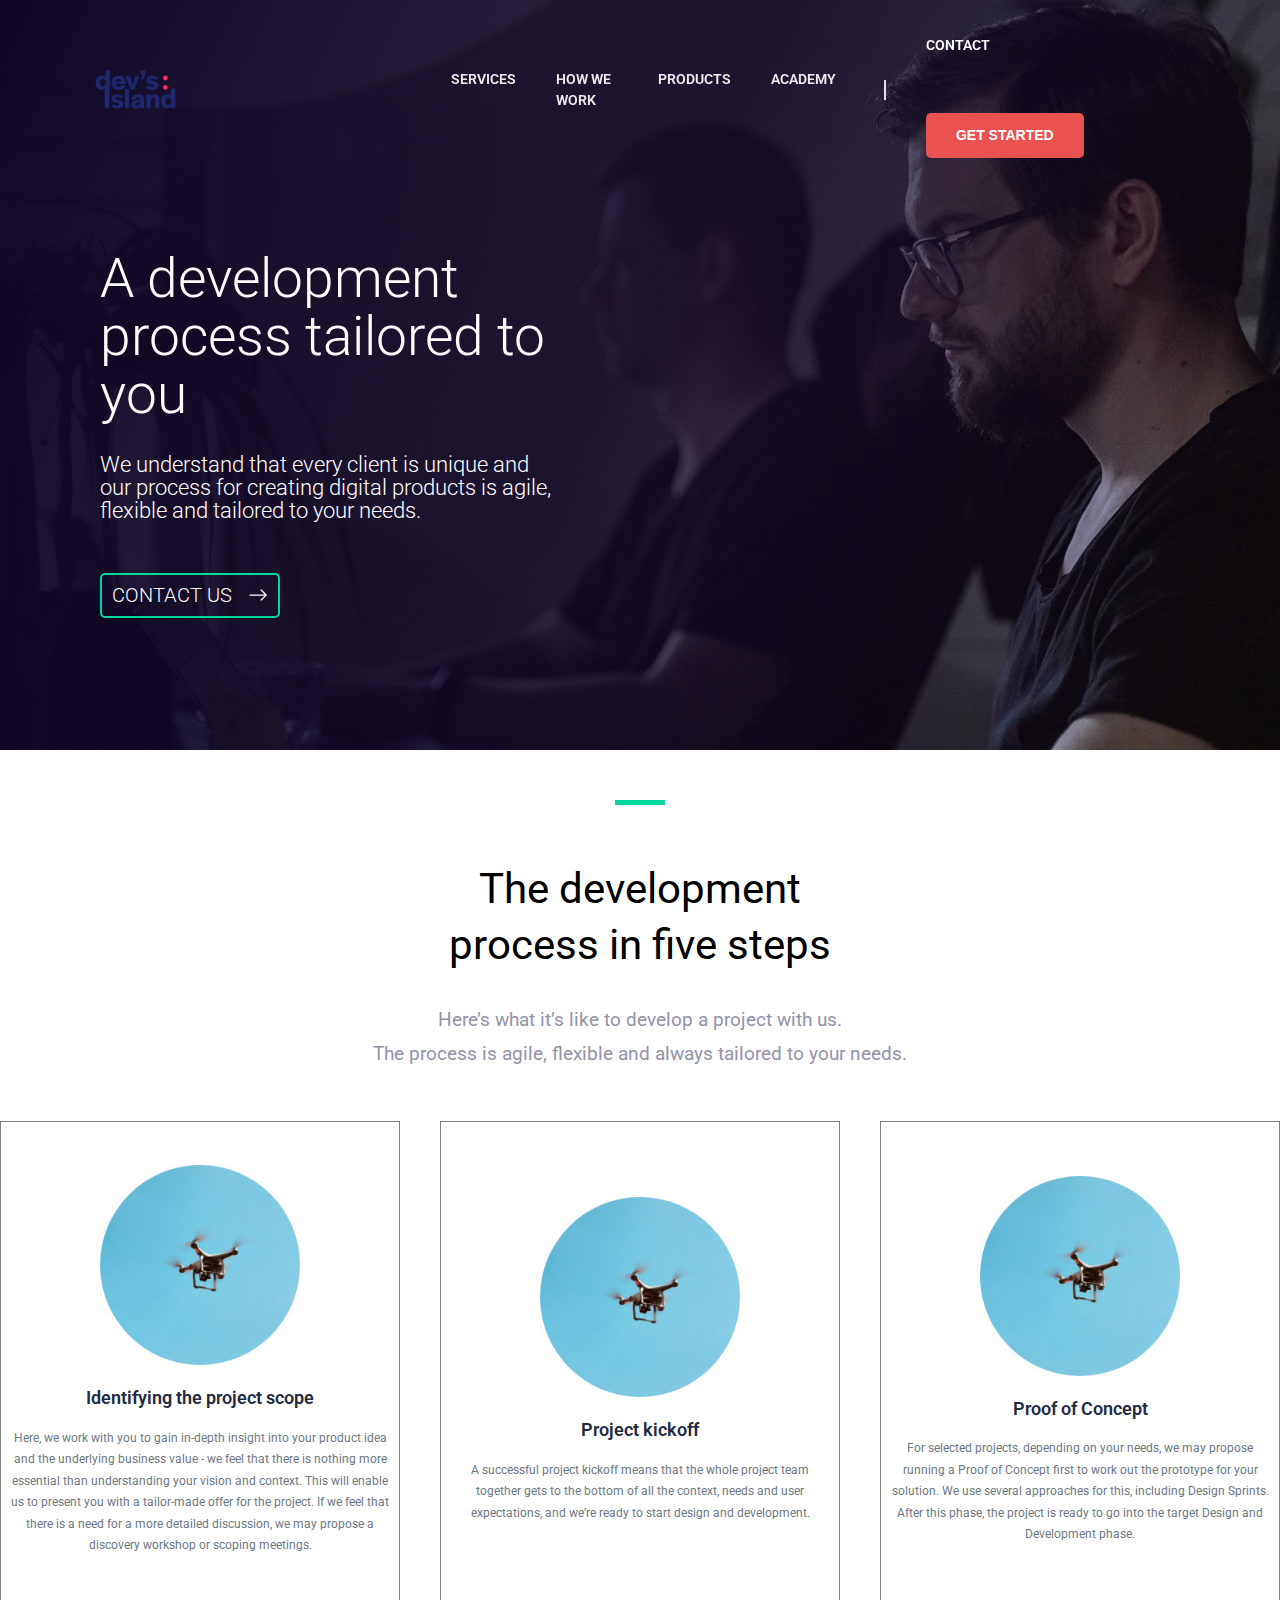
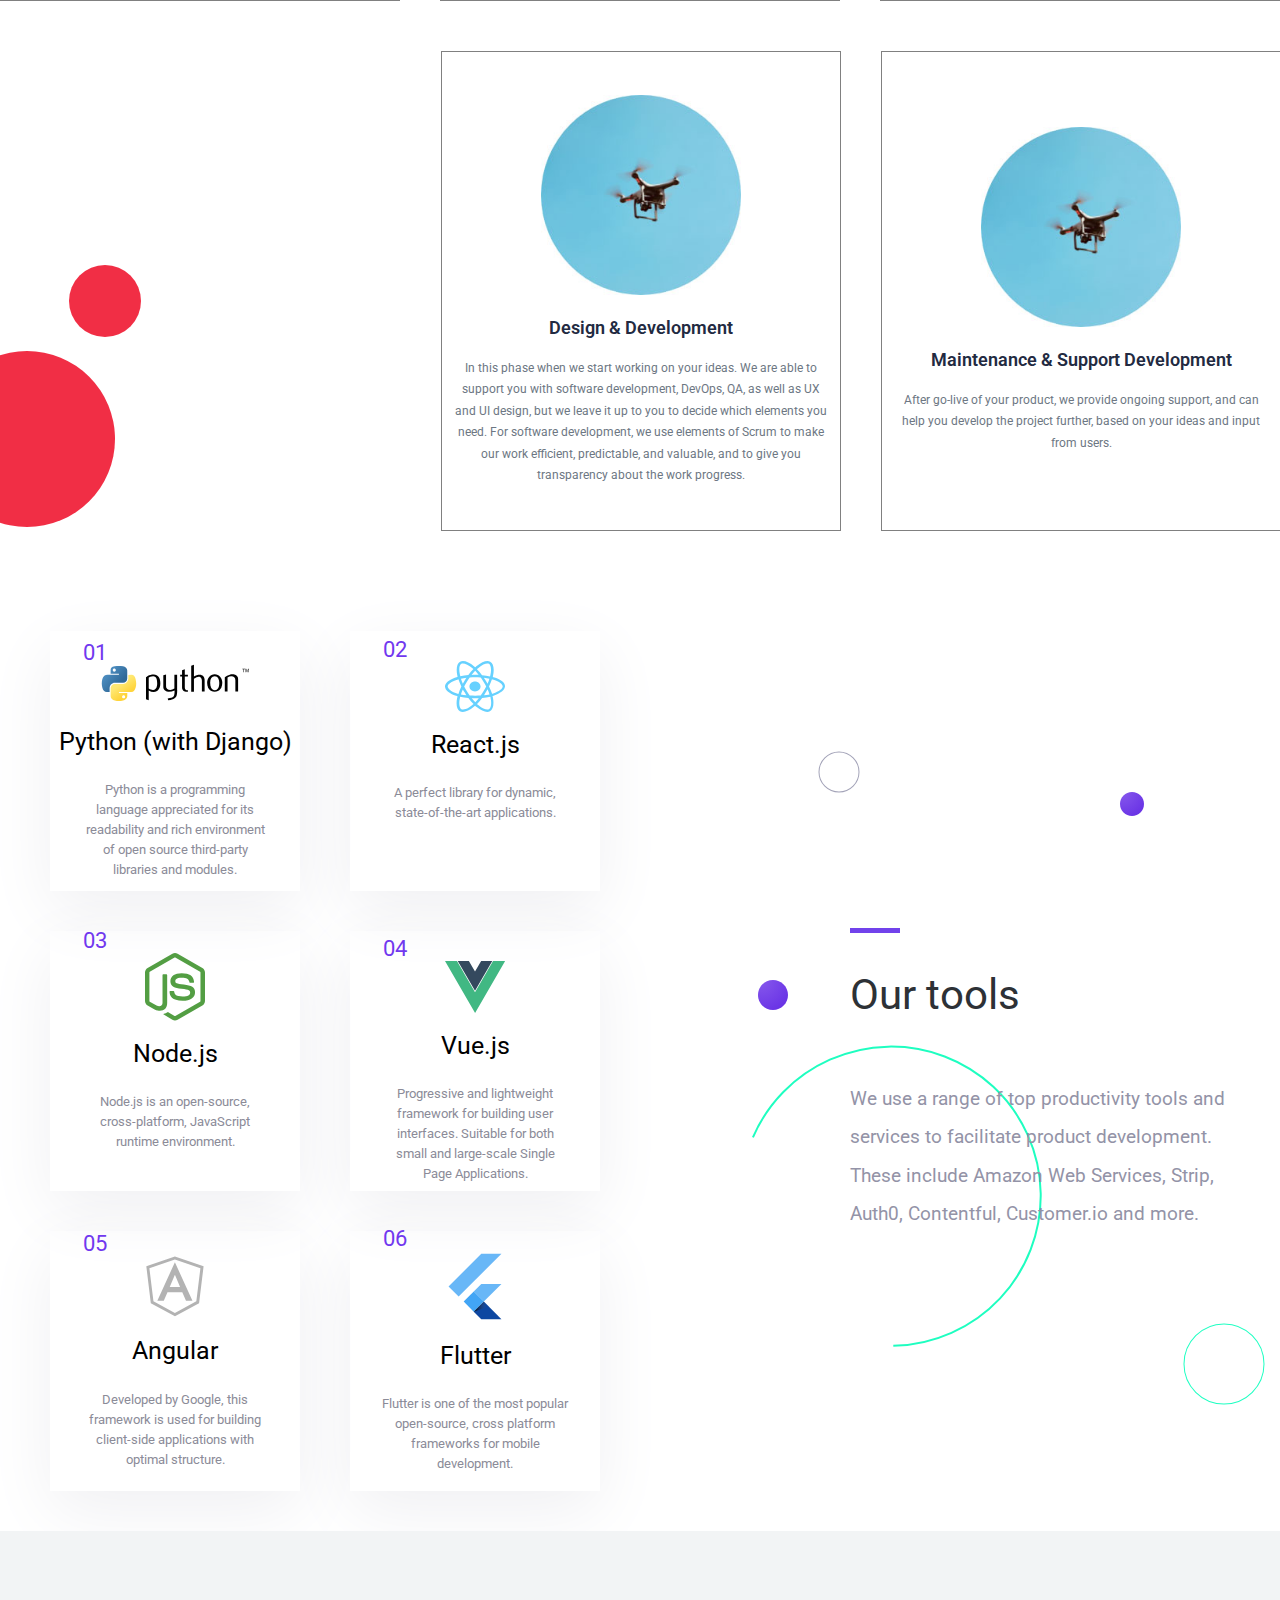
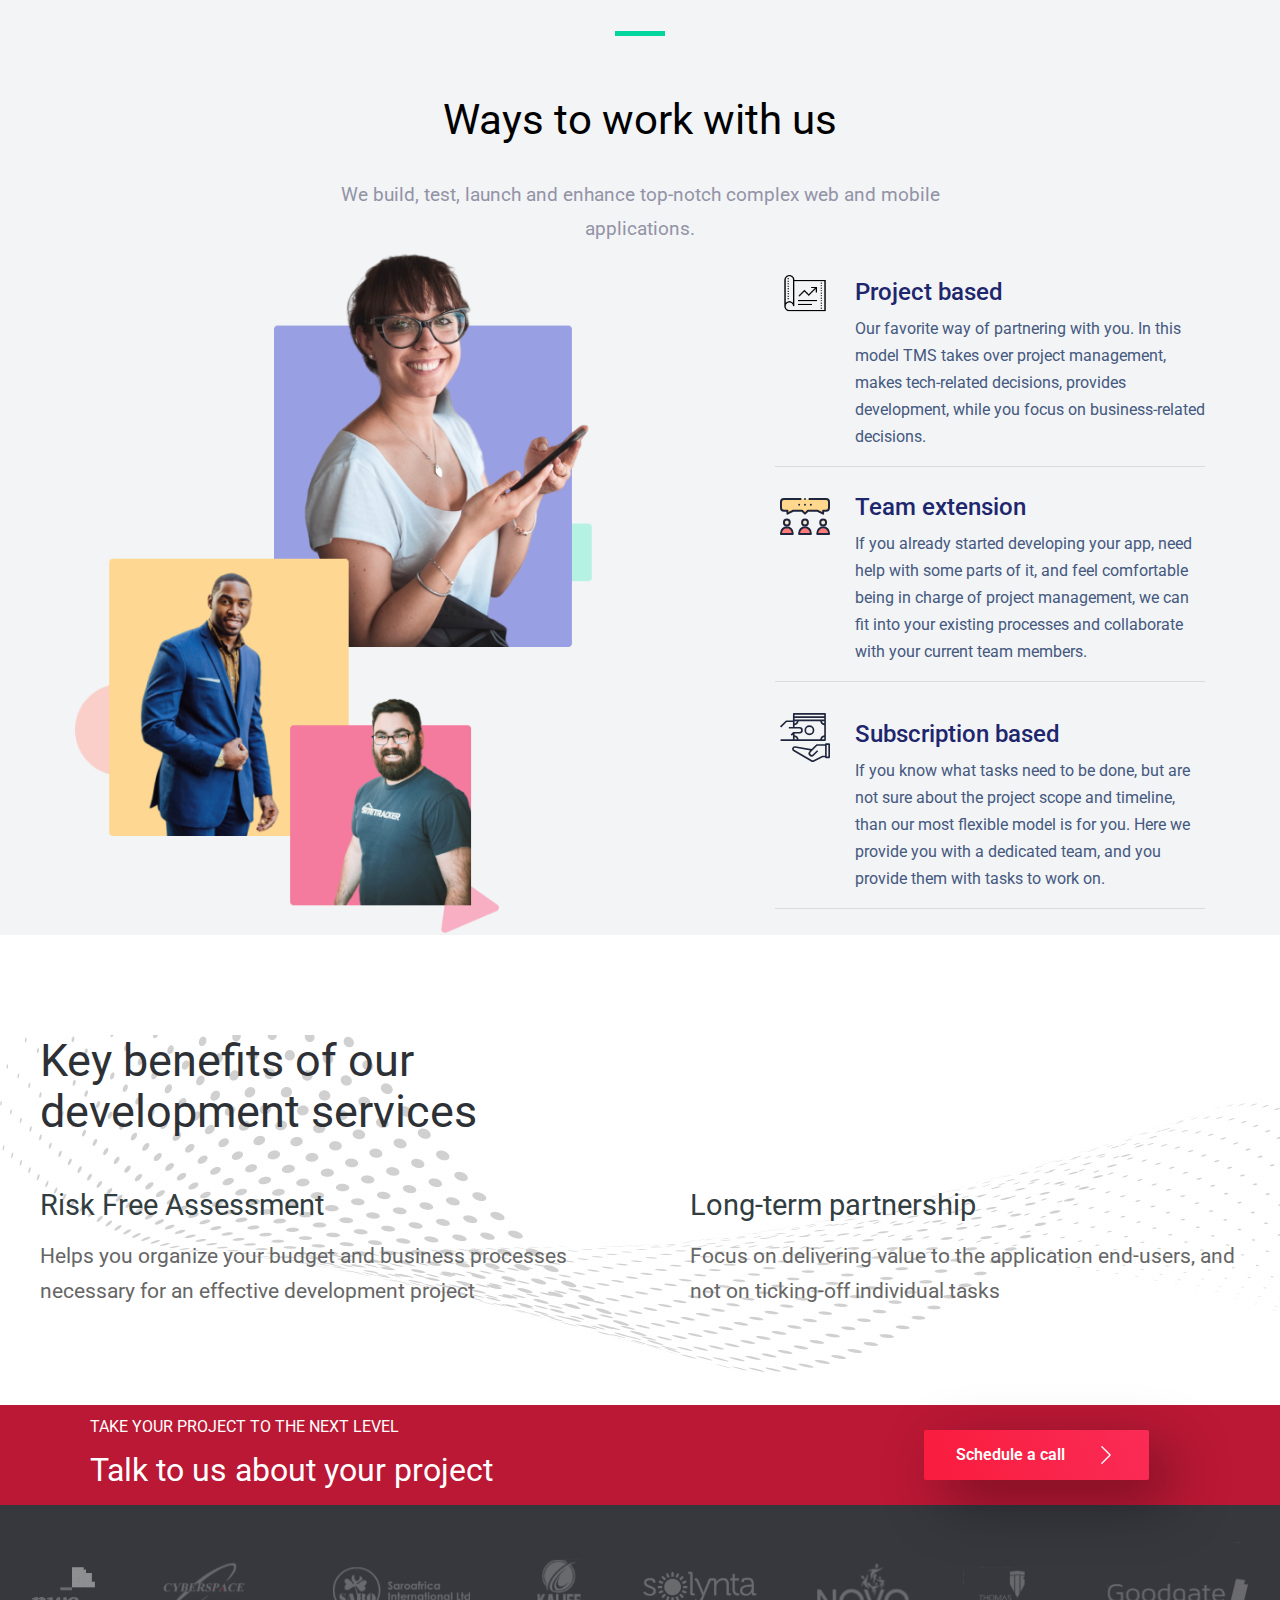
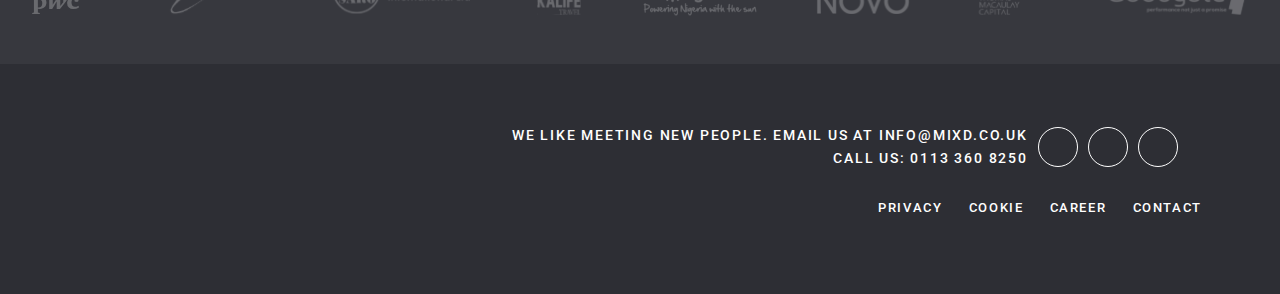
==== commit 351165ca: "project update" ====
--- a/about.html
+++ b/about.html
@@ -208,7 +208,7 @@
                                         <h1 class="grid-card-index">01</h1>
                                     </div>
                                     <div class="grid-card-image">
-                                        <img class="img-fluid grid-card-img" src="/assets/images/python.svg" alt="">
+                                        <img class="img-fluid grid-card-img-1" src="/assets/images/python.svg" alt="">
                                     </div>
                                     <div>
                                         <h1 class="grid-card-title">Python (with Django)</h1>
@@ -223,7 +223,7 @@
                                         <h1 class="grid-card-index">02</h1>
                                     </div>
                                     <div class="grid-card-image">
-                                        <img class="img-fluid grid-card-img" src="/assets/images/react.svg" alt="">
+                                        <img class="img-fluid grid-card-img-2" src="/assets/images/react.svg" alt="">
                                     </div>
                                     <div>
                                         <h1 class="grid-card-title">React.js</h1>
@@ -240,7 +240,7 @@
                                         <h1 class="grid-card-index">03</h1>
                                     </div>
                                     <div class="grid-card-image">
-                                        <img class="img-fluid grid-card-img" src="/assets/images/nodejs.svg" alt="">
+                                        <img class="img-fluid grid-card-img-3" src="/assets/images/nodejs.svg" alt="">
                                     </div>
                                     <div>
                                         <h1 class="grid-card-title">Node.js</h1>
@@ -255,7 +255,7 @@
                                         <h1 class="grid-card-index">04</h1>
                                     </div>
                                     <div class="grid-card-image">
-                                        <img class="img-fluid grid-card-img" src="/assets/images/vuejs.svg" alt="">
+                                        <img class="img-fluid grid-card-img-4" src="/assets/images/vuejs.svg" alt="">
                                     </div>
                                     <div>
                                         <h1 class="grid-card-title">Vue.js</h1>
@@ -272,7 +272,7 @@
                                         <h1 class="grid-card-index">05</h1>
                                     </div>
                                     <div class="grid-card-image">
-                                        <img class="img-fluid grid-card-img" src="/assets/images/angular.svg" alt="">
+                                        <img class="img-fluid grid-card-img-5" src="/assets/images/angular.svg" alt="">
                                     </div>
                                     <div>
                                         <h1 class="grid-card-title">Angular</h1>
@@ -287,7 +287,7 @@
                                         <h1 class="grid-card-index">06</h1>
                                     </div>
                                     <div class="grid-card-image">
-                                        <img class="img-fluid grid-card-img" src="/assets/images/flutter.svg" alt="">
+                                        <img class="img-fluid grid-card-img-6" src="/assets/images/flutter.svg" alt="">
                                     </div>
                                     <div>
                                         <h1 class="grid-card-title">Flutter</h1>
@@ -371,6 +371,35 @@
                             <hr>
                         </div>
 
+                    </div>
+                </div>
+            </div>
+        </section>
+
+        <!-- KEY BENEFITS -->
+        <section class="benefit">
+            <div class="benefit-container">
+                <div class="benefit-header">
+                    <h1 class="benefit-title">Key benefits of our development services</h1>
+                </div>
+
+                <div class="benefit-row">
+                    <div class="benefit-sub-header-1">
+                        <div>
+                            <h1 class="benefit-sub-title">Risk Free Assessment</h1>
+                        </div>
+                        <div>
+                            <h1 class="benefit-sub-caption">Helps you organize your budget and business processes necessary for an effective development project </h1>
+                        </div>
+                    </div>
+
+                    <div class="benefit-sub-header-2">
+                        <div>
+                            <h1 class="benefit-sub-title">Long-term partnership</h1>
+                        </div>
+                        <div>
+                            <h1 class="benefit-sub-caption">Focus on delivering value to the application end-users, and not on ticking-off individual tasks </h1>
+                        </div>
                     </div>
                 </div>
             </div>
--- a/assets/css/main.css
+++ b/assets/css/main.css
@@ -1101,6 +1101,9 @@
     /* display: flex;
     flex-direction: row;
     justify-content: center; */
+    background-image: url(/assets/images/bg-designs.svg);
+    background-repeat: no-repeat;
+    background-position-x: 600px;
 }
 
 .tools-container {
@@ -1123,8 +1126,8 @@
 
 
 .tools-header {
-    width: 300px;
-    text-align: right;
+    /* width: 300px; */
+    text-align: left;
 }
 
 .tools-title {
@@ -1132,11 +1135,21 @@
     margin-bottom: 3.9375rem;
 }
 
+.tools-title::before {
+    content: "";
+    display: block;
+    margin: 0 0 2.5rem ;
+    background: #7142EB;
+    width: 50px;
+    height: 5px;
+}
+
 .tools-caption {
     font-size: 1.2rem;
-    line-height: 1.4;
+    line-height: 2;
+    font-weight: 400;
     color: rgb(147, 147, 167);
-    /* text-align: left; */
+    width: 380px;
 }
 
 
@@ -1160,7 +1173,7 @@
 
 .grid-card {
     width: 250px;
-    height: 250px;
+    height: 260px;
     display: flex;
     flex-direction: column;
     justify-content: center;
@@ -1176,16 +1189,29 @@
 .grid-card-index {
     font-size: 1.375rem;
     color: rgb(113, 56, 239);
-}
-
-.grid-card-img {
+    position: relative;
+    left: -80px;
+    top: 0px;
+}
+
+.grid-card-img-1 {
+    width: 150px;
+    margin-bottom: 20px;
+}
+
+.grid-card-img-2,
+.grid-card-img-3,
+.grid-card-img-4,
+.grid-card-img-5,
+.grid-card-img-6 {
     width: 60px;
-    /* height: 50%; */
+    margin-bottom: 20px;
 }
 
 .grid-card-title {
     font-size: 1.5625rem;
     color: rgb(0, 0, 0);
+    margin-bottom: 25px;
 }
 
 .grid-card-caption {
@@ -1193,7 +1219,8 @@
     padding: 0px 2rem;
     line-height: 1.56;
     color: rgb(139, 139, 152);
-    width: 200px;
+    width: 250px;
+    height: 100px;
     text-align: center;
     /* opacity: 0; */
 }
@@ -1293,6 +1320,57 @@
     color: #455880;
 }
 
+
+/* KEY BENEFIT SECTION */
+
+.benefit {
+    background-image: url(/assets/images/white-bg-dots.png);
+    /* background-size: cover; */
+    background-repeat: no-repeat;
+    background-position: bottom;
+    height: 370px;
+}
+
+.benefit-container {
+    display: flex;
+    flex-direction: column;
+    margin-top: 100px;
+    margin-bottom: 50px;
+    z-index: 1;
+}
+
+.benefit-title {
+    font-size: 2.8rem;
+    line-height: 1.16;
+    font-weight: 400;
+    width: 550px;
+    margin-left: -600px;
+    margin-bottom: 50px;
+    font-weight: 400;
+}
+
+.benefit-row {
+    display: flex;
+    justify-content: center;
+}
+
+.benefit-sub-header-1 {
+    margin-right: 100px;
+}
+
+.benefit-sub-title {
+    font-size: 1.8rem;
+    line-height: 1.25;
+    color: #313D3F;
+    margin-bottom: 15px;
+}
+
+.benefit-sub-caption {
+    font-size: 1.3rem;
+    line-height: 1.66;
+    color: #666666;
+    width: 550px;
+}
 
 
 
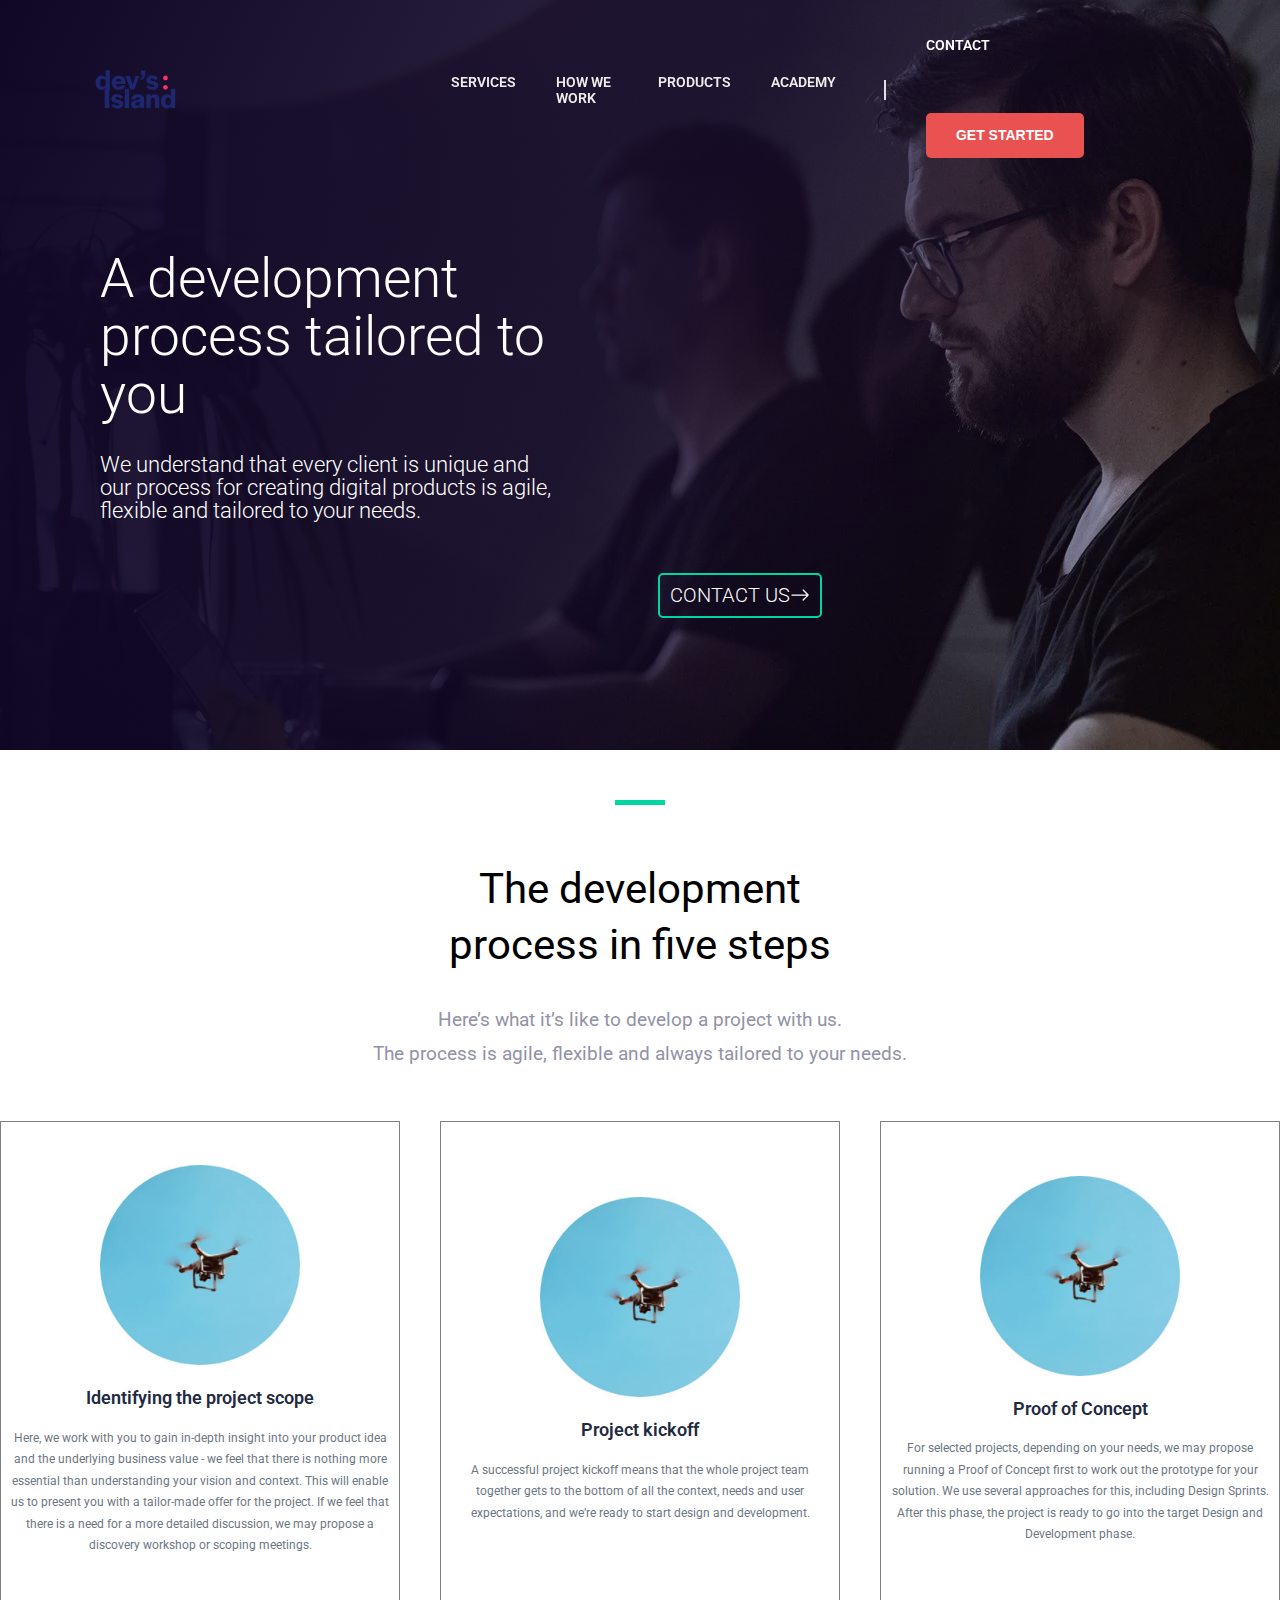
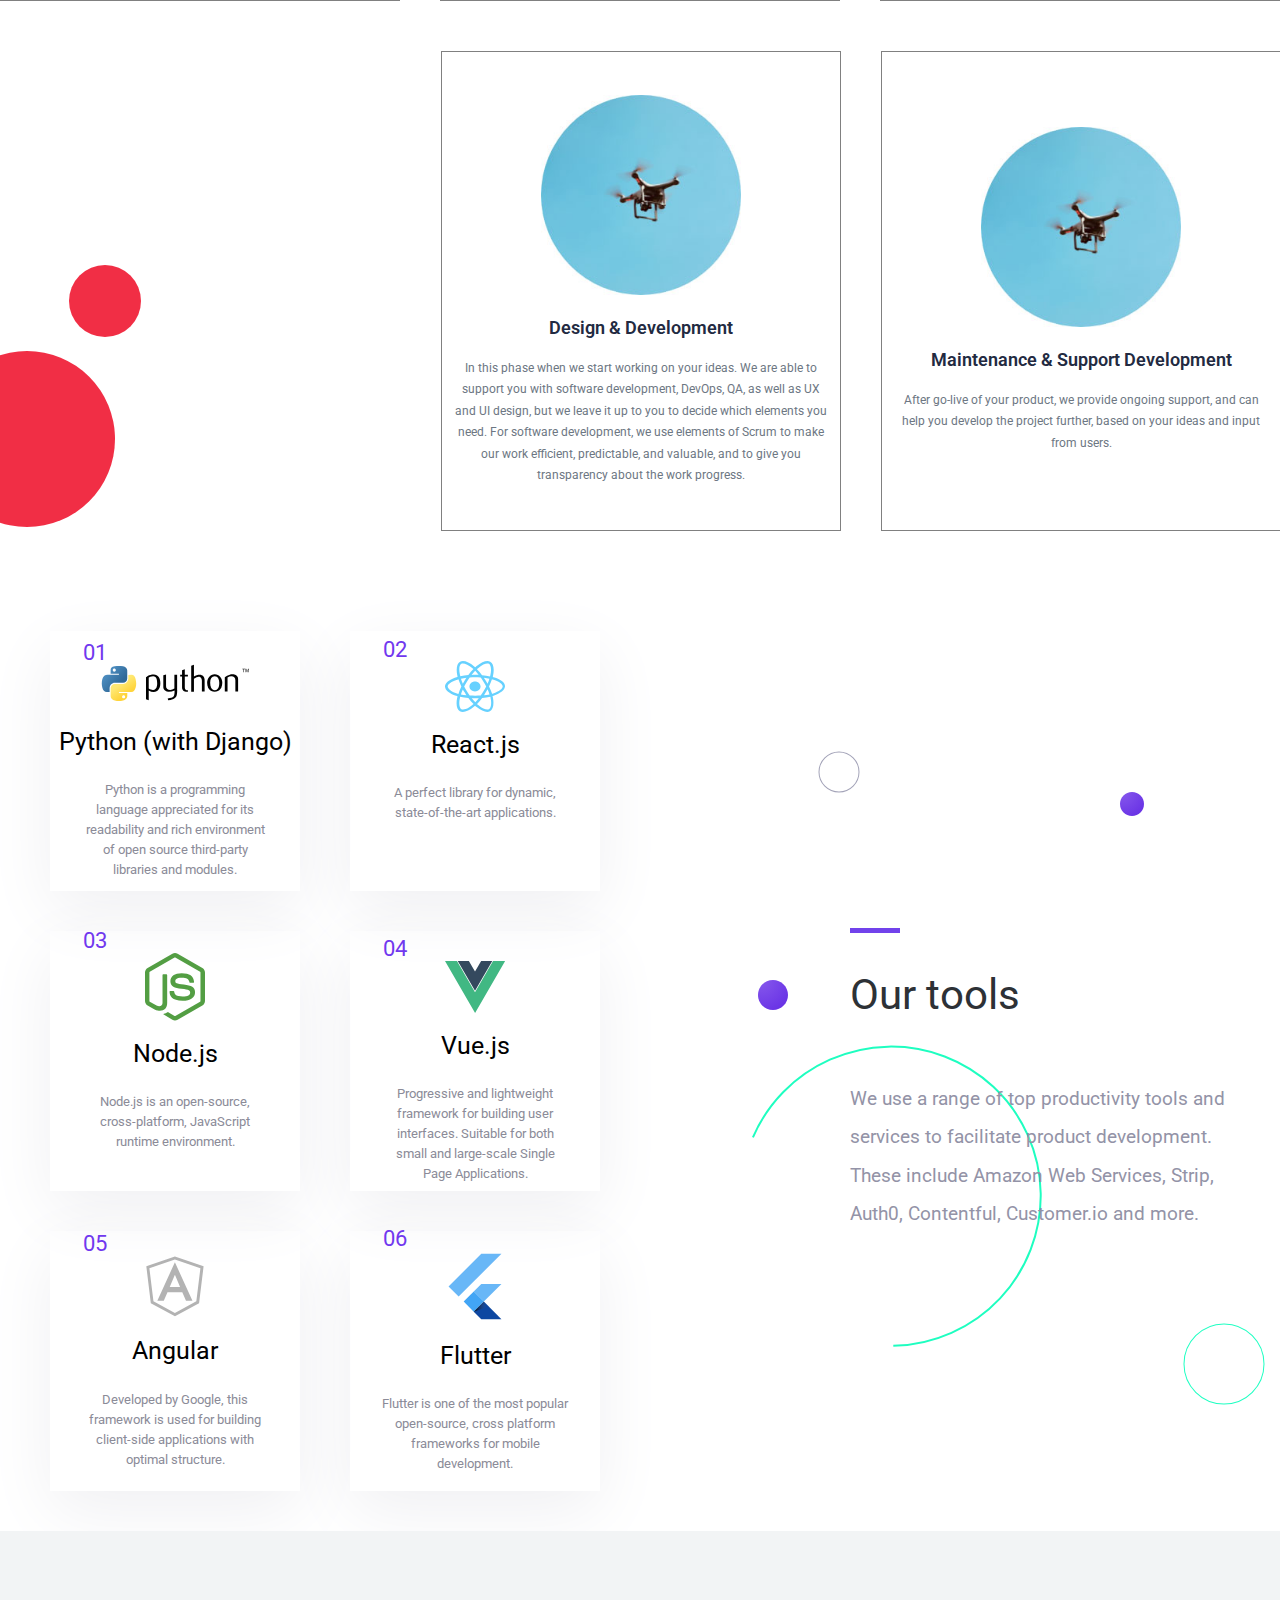
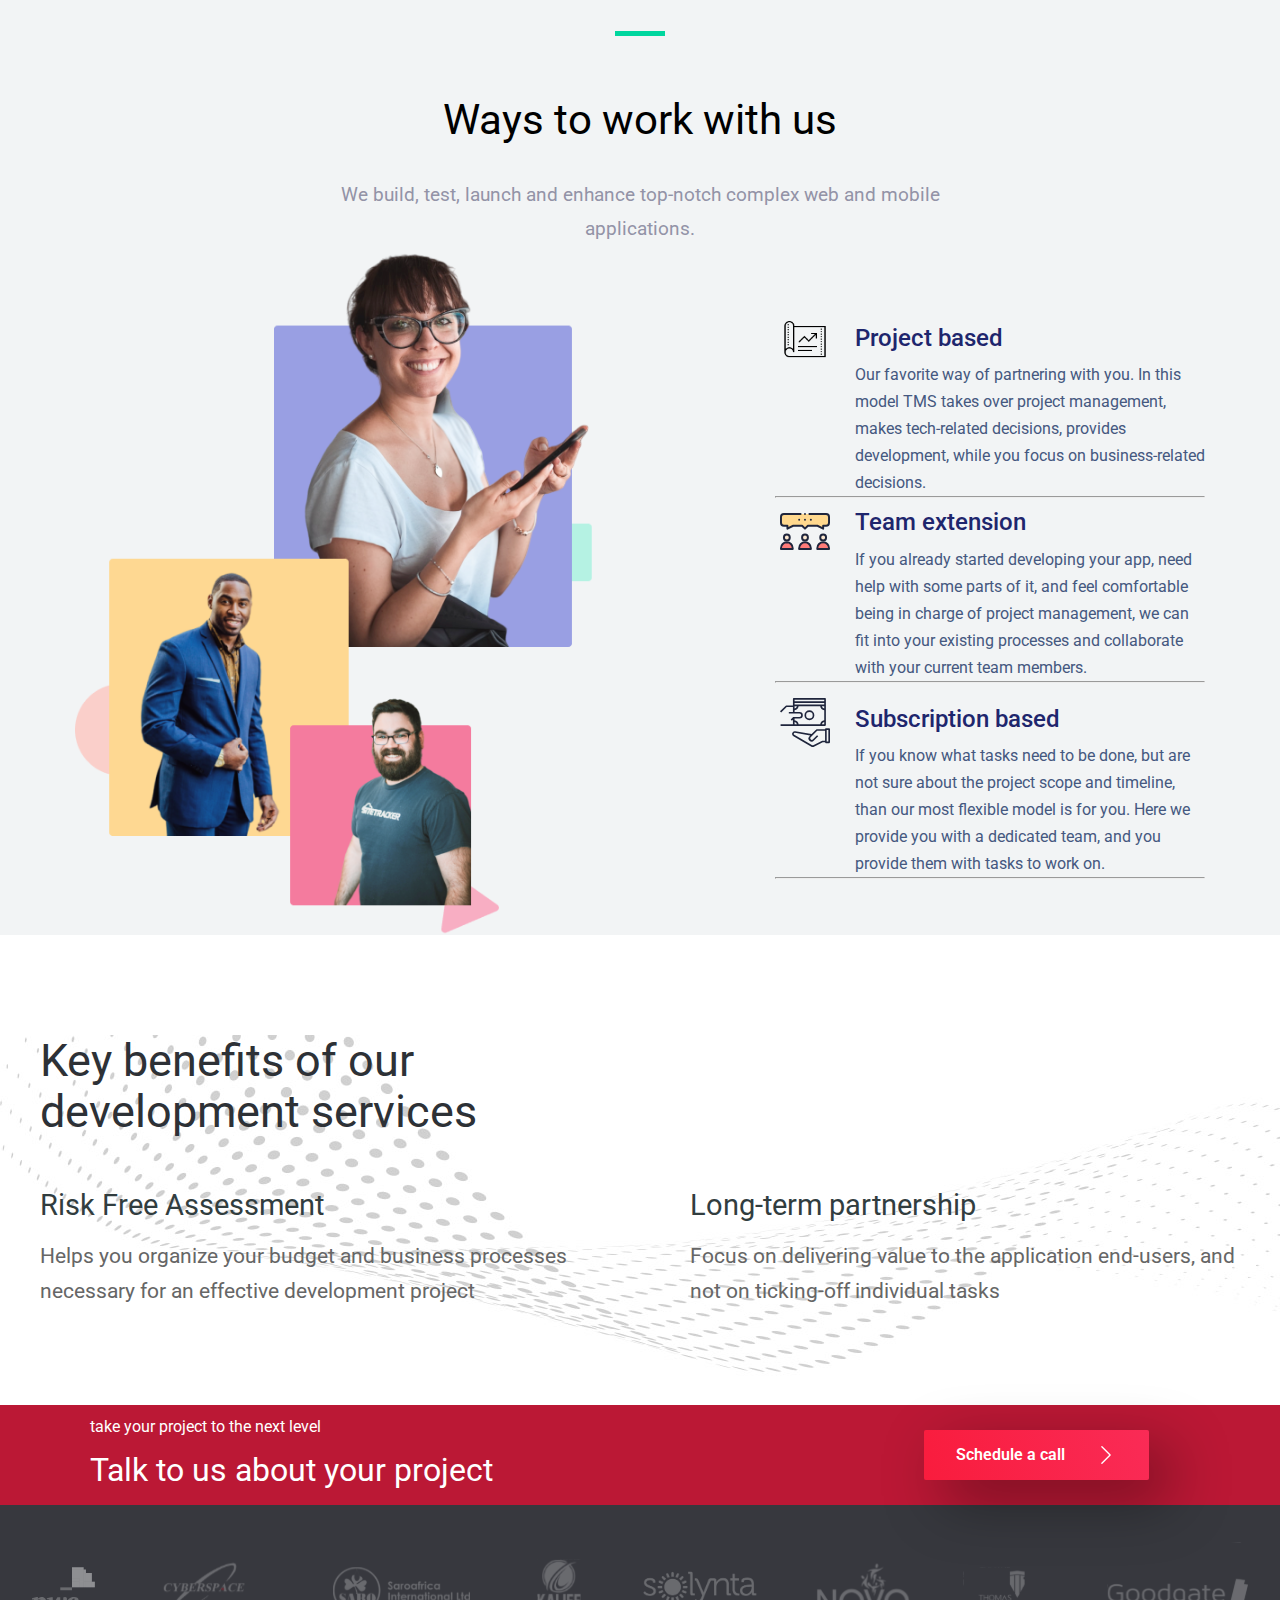
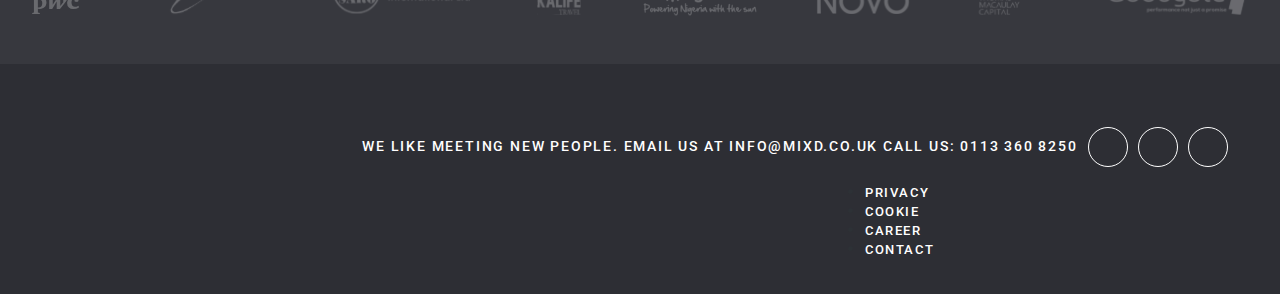
==== commit beb166f1: "project update" ====
--- a/about.html
+++ b/about.html
@@ -6,7 +6,7 @@
 
   <link rel="icon" type="image/png" sizes="32x32" href="./images/favicon-32x32.png">
   <!-- Bootstrap -->
-  <link rel="stylesheet" href="assets/css/bootstrap.min.css">
+  <link rel="stylesheet" href="https://cdn.jsdelivr.net/npm/bootstrap@4.5.3/dist/css/bootstrap.min.css" integrity="sha384-TX8t27EcRE3e/ihU7zmQxVncDAy5uIKz4rEkgIXeMed4M0jlfIDPvg6uqKI2xXr2" crossorigin="anonymous">
   <link rel="stylesheet" href="assets/css/bootstrap.css">
   <!-- Icon Font Awesome -->
   <script src="https://kit.fontawesome.com/371f85bd51.js" crossorigin="anonymous"></script>
@@ -478,7 +478,7 @@
                 <div class="row-2">
                     <nav class="nav footer-nav">
                         <li class="nav-item footer_nav-item">
-                            <a class="nav-link footer_nav-link" href="#">privacy</a>
+                            <a class="nav-link footer_nav-link" href="./privacy-policy.html">privacy</a>
                         </li>
                         <li class="nav-item footer_nav-item">
                             <a class="nav-link footer_nav-link" href="#">cookie</a>
@@ -487,7 +487,7 @@
                             <a class="nav-link footer_nav-link" href="#">career</a>
                         </li>
                         <li class="nav-item footer_nav-item">
-                            <a class="nav-link footer_nav-link" href="#">contact</a>
+                            <a class="nav-link footer_nav-link" href="./contact.html">contact</a>
                         </li>
                     </nav>
                 </div>
@@ -503,7 +503,6 @@
 
   <!-- JS, Popper.js, and jQuery -->
   <script src="assets/js/script.min.js"></script>
-  <script src="assets/js/script.js"></script>
 
 </body>
 </html>--- a/assets/css/main.css
+++ b/assets/css/main.css
@@ -3,7 +3,7 @@
     padding: 0;
     box-sizing: border-box;
     font-family: 'Roboto', sans-serif;
-    /* font-family: 'Dosis', sans-serif; */
+    text-shadow: rgba(0, 0, 0, 0.01) 0 0 1px;
 }
 
 ul {
@@ -95,6 +95,18 @@
     height: 45px;
     padding-left: 10px;
     padding-right: 10px;
+
+    /* font-size: 16px;
+    height: 50px;
+    background: transparent linear-gradient(251deg,#BB1835,#f91c3d) 0 0 no-repeat padding-box;
+    box-shadow: 20px 20px 60px rgba(0,0,0,.4);
+    --text-opacity: 1;
+    color: rgba(255,255,255,var(--text-opacity));
+    padding: .75rem 2rem;
+    border-radius: .125rem;
+    font-weight: 600;
+    display: flex;
+    align-items: center; */
 }
 
 .hero-btn:hover {
@@ -318,20 +330,20 @@
   .service-cursor {
     width: 2px;
     background-color: #2D3136;
-    animation: blink 1s infinite;
+    animation: blinks 1s infinite;
 }
 
 .service-cursor.typing {
     animation: none;
 }
 
-/* @keyframes blink {
+@keyframes blinks {
     0% { background-color: #2D3136; }
     49% { background-color: #2D3136; }
     50% { background-color: transparent; }
     99% { background-color: #2D3136; }
     100% { background-color: #2D3136; }
-} */
+}
 
   .service-caption {
     font-weight: 300;
@@ -570,6 +582,68 @@
 }
 
 
+/* HOMESLIDER SECTION */
+
+.slide-section {
+    background-color: #313D3F;
+    height: 400px;
+}
+
+.slide-index {
+    position: relative;
+    top: 400px;
+    left: 200px;
+}
+
+.index {
+    font-size: 4rem;
+    color: #fff;
+    font-weight: 300;
+}
+
+.slide-inner {
+    width: 800px;
+    margin-right: 100px;
+}
+
+.slide-title {
+    color: white !important;
+    font-size: 2.5rem;
+    line-height: 1.285;
+    font-weight: 300;
+}
+
+.slide-desc {
+    font-size: 1.2rem;
+    line-height: 1.66;
+    color: white;
+    font-weight: 400;
+}
+
+.slide-prev {
+    position: relative;
+    bottom: 420px;
+    left: 200px;
+}
+
+.slide-prev-icon {
+    font-size: 2rem;
+    font-weight: 600;
+    color: #fff;
+}
+
+.slide-next {
+    position: relative;
+    bottom: 150px;
+    left: 150px;
+}
+
+.slide-next-icon {
+    font-size: 2rem;
+    color: #fff;
+}
+
+
 /* WHY SECTION */
 
 .why-section {
@@ -1278,11 +1352,6 @@
     margin-top: -150px;
 }
 
-.ways-row-2 {
-    /* display: flex; */
-    /* flex-direction: column; */
-    /* width: 400px; */
-}
 
 .ways_step-1,
 .ways_step-2,
@@ -1465,7 +1534,7 @@
 
 .contact-caption {
     font-size: 1.3rem;
-    line-height: 1.33;
+    line-height: 2rem;
     font-weight: 400;
     color: #313D3F;
     text-shadow: rgba(0, 0, 0, 0.01) 0 0 1px;
@@ -1533,119 +1602,197 @@
     font-size: 20px;
 }
 
-  .contact-button {
-      display: flex;
-      justify-content: center;
-  }
-
-  .contact-btn {
-      width: 250px;
-      height: 60px;
-      border-radius: 5px;
-      background-color: #5FC1CE;
-      color: #FBF7F7;
-      font-size: 22px;
-      font-weight: 500;
-      text-transform: capitalize;
-  }
-
-
-
-  @media screen and ( max-width: 500px ) {
-
-    .contact-section {
-        margin-top: 140px;
-    }
-    
-    .contact-container {
-        width: 350px;
-    }
-    
-    .contact-title {
-        font-size: 2rem;
-        width: 340px;
-        line-height: 1.4;
-        font-weight: 300;
-        margin-left: 10px;
-    }
-    
-    .contact-caption {
-        font-size: 1.2rem;
-        width: 340px;
-        line-height: 1.5;
-        margin-left: 10px;
-    }
-    
-    .form-section {
-        width: 350px;
-    }
-
-    .form-header {
-        margin-left: 10px;
-    }
-
-    .form_sub-header {
-        margin-left: 10px;
-    }
-    
-    .form-title,
-    .form_sub-title {
-        font-size: 1.4rem;
-        line-height: 1.428;
-        color: #000;
-    }
-    
-    .form-caption,
-    .form_sub-caption {
-        font-size: 1rem;
-        line-height: 1.8;
-        color: #999;
-    }
-    
-    .info-wrapper {
-        flex-direction: column;
-        width: 330px;
-        margin-left: 10px;
-
-    }
-    
-    .text-wrapper {
-        margin-left: 10px;
-    }
-
-    .check-wrapper {
-        margin-left: 10px;
-    }
-    
-    .contact-fullname,
-    .contact-email {
-        width: 330px;
-    }
-
-    .contact-fullname {
-        margin-right: 0;
-    }
-    
-    .contact-text {
-        height: 170px;
-        width: 330px;
-        border: 1px solid #D8DEDF;
-        border-radius: 5px;
-        background-color: #FBFDFF;
-        padding-left: 15px;
-        padding-top: 10px;
-        font-size: 20px;
-    }
-
-  }
-
-
-
-
-
-
-
-
+.contact-button {
+    display: flex;
+    justify-content: center;
+}
+
+.contact-btn {
+    width: 250px;
+    height: 60px;
+    border-radius: 5px;
+    background-color: #5FC1CE;
+    color: #FBF7F7;
+    font-size: 22px;
+    font-weight: 500;
+    text-transform: capitalize;
+}
+
+
+
+@media screen and ( max-width: 500px ) {
+
+.contact-section {
+    margin-top: 140px;
+}
+
+.contact-container {
+    width: 350px;
+}
+
+.contact-title {
+    font-size: 2rem;
+    width: 340px;
+    line-height: 1.4;
+    font-weight: 300;
+    margin-left: 10px;
+}
+
+.contact-caption {
+    font-size: 1.2rem;
+    width: 340px;
+    line-height: 1.5;
+    margin-left: 10px;
+}
+
+.form-section {
+    width: 350px;
+}
+
+.form-header {
+    margin-left: 10px;
+}
+
+.form_sub-header {
+    margin-left: 10px;
+}
+
+.form-title,
+.form_sub-title {
+    font-size: 1.4rem;
+    line-height: 1.428;
+    color: #000;
+}
+
+.form-caption,
+.form_sub-caption {
+    font-size: 1rem;
+    line-height: 1.8;
+    color: #999;
+}
+
+.info-wrapper {
+    flex-direction: column;
+    width: 330px;
+    margin-left: 10px;
+
+}
+
+.text-wrapper {
+    margin-left: 10px;
+}
+
+.check-wrapper {
+    margin-left: 10px;
+}
+
+.contact-fullname,
+.contact-email {
+    width: 330px;
+}
+
+.contact-fullname {
+    margin-right: 0;
+}
+
+.contact-text {
+    height: 170px;
+    width: 330px;
+    border: 1px solid #D8DEDF;
+    border-radius: 5px;
+    background-color: #FBFDFF;
+    padding-left: 15px;
+    padding-top: 10px;
+    font-size: 20px;
+}
+
+}
+
+
+
+
+
+/*///////////////////////// LEGAL PAGE ////////////////////////////////*/
+
+.legal-section {
+    margin-top: 200px;
+    margin-bottom: 100px;
+}
+
+.legal-section {
+    display: flex;
+    justify-content: center;
+}
+
+.legal-container {
+    display: flex;
+    flex-direction: column;
+    justify-content: center;
+}
+
+.legal-title {
+    text-align: center;
+    text-transform: capitalize;
+    position: relative;
+    opacity: 1;
+    transform: matrix(1, 0, 0, 1, 0, 0);
+    font-size: 3rem;
+    line-height: 1.285;
+    color: #313D3F;
+    font-weight: 300;
+    margin-bottom: 100px;
+}
+
+.legal-desc {
+    font-size: 1.31rem;
+    line-height: 1.9;
+    margin-bottom: 1rem;
+    color: #666;
+    width: 786px;
+}
+
+.legal-content {
+    transform: matrix(1, 0, 0, 1, 0, 0);
+    opacity: 1;
+    width: 786px;
+    margin-top: 80px;
+}
+
+.text-title {
+    font-size: 1.35rem;
+    font-weight: 500;
+    line-height: 1.66;  
+    color: #313D3F;
+    text-transform: capitalize;
+    margin-bottom: 1rem;
+}
+
+.text-subtitle {
+    color: #666;
+    font-size: 1.3rem;
+    font-weight: 500;
+    margin-bottom: 2rem;
+}
+
+.text-desc {
+    font-size: 1.31rem;
+    line-height: 1.9;
+    margin-bottom: 1rem;
+    color: #666;
+    margin-bottom: 2.5rem;
+}
+
+.text-item {
+    margin-left: 30px;
+    margin-bottom: 2.5rem;
+}
+
+.text-list {
+    font-size: 1.31rem;
+    line-height: 1.9;
+    color: #666;
+    list-style-type: disc;
+}
 
 
 
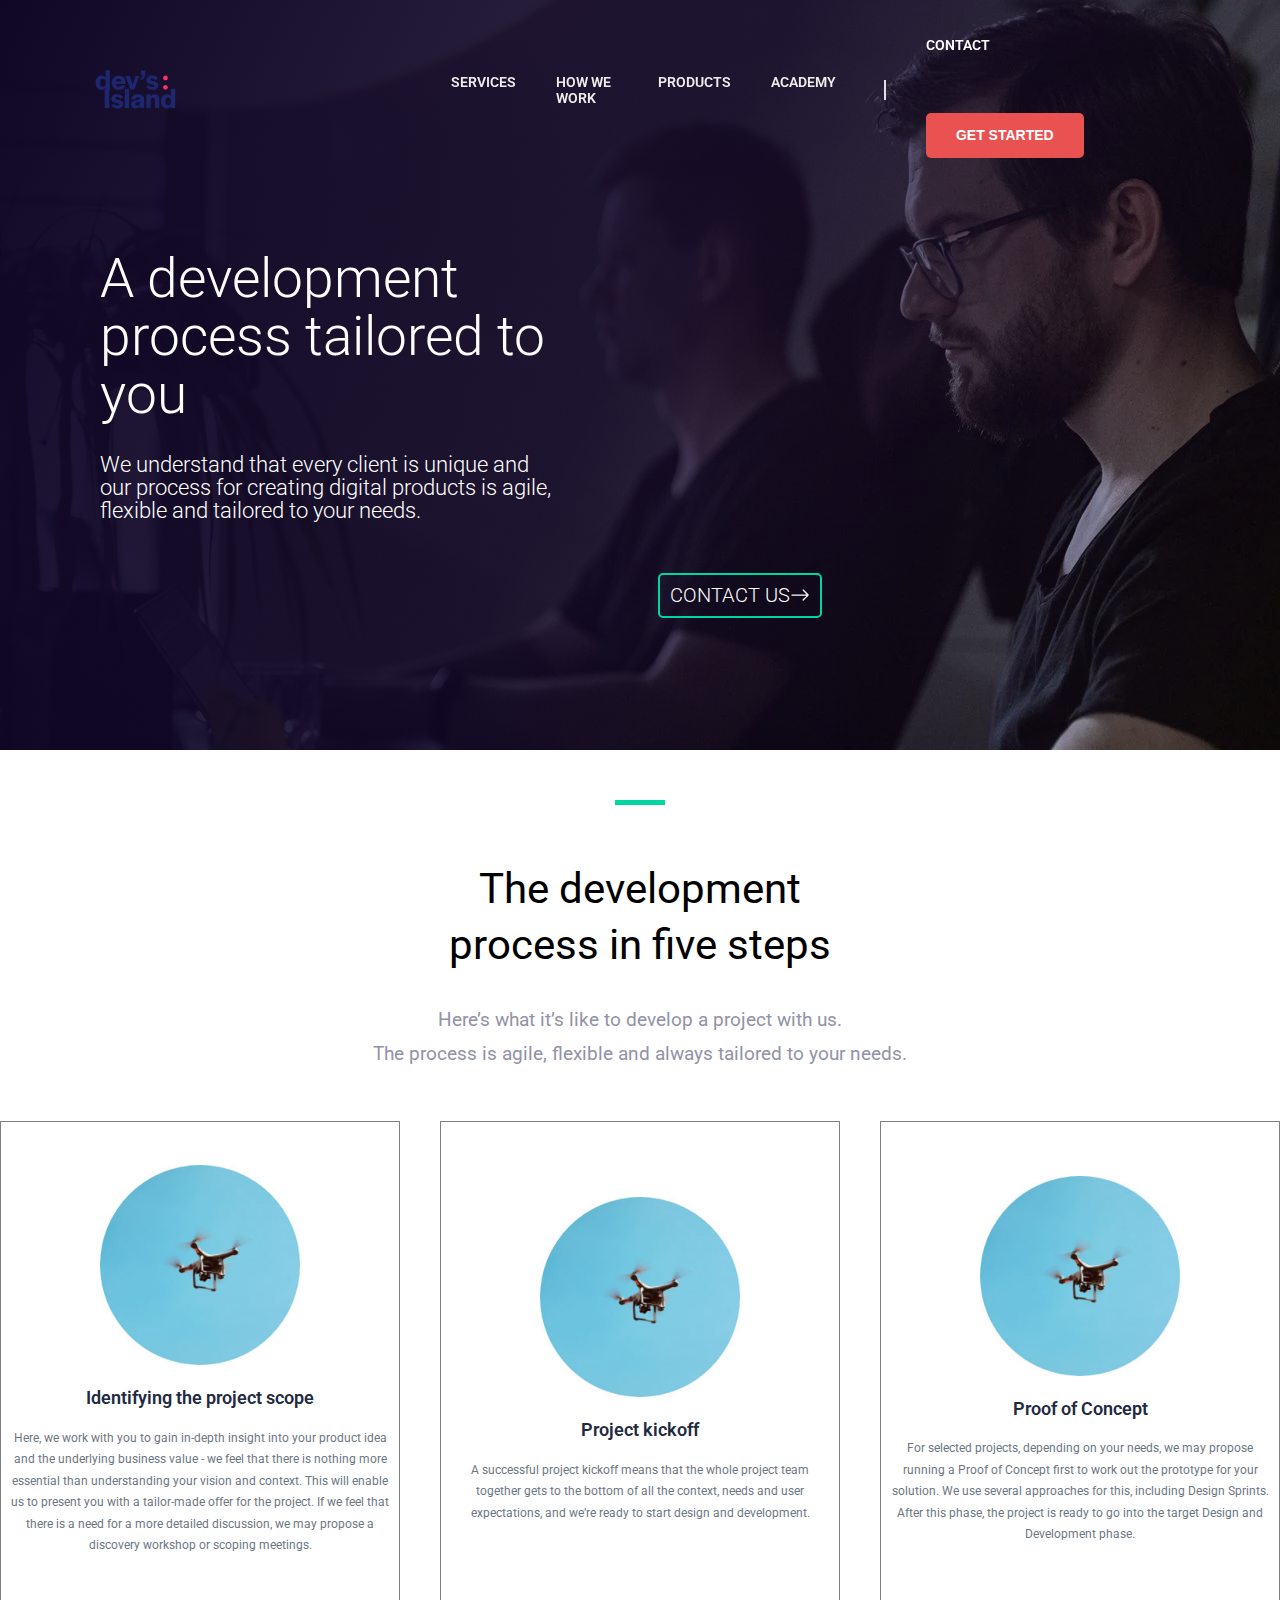
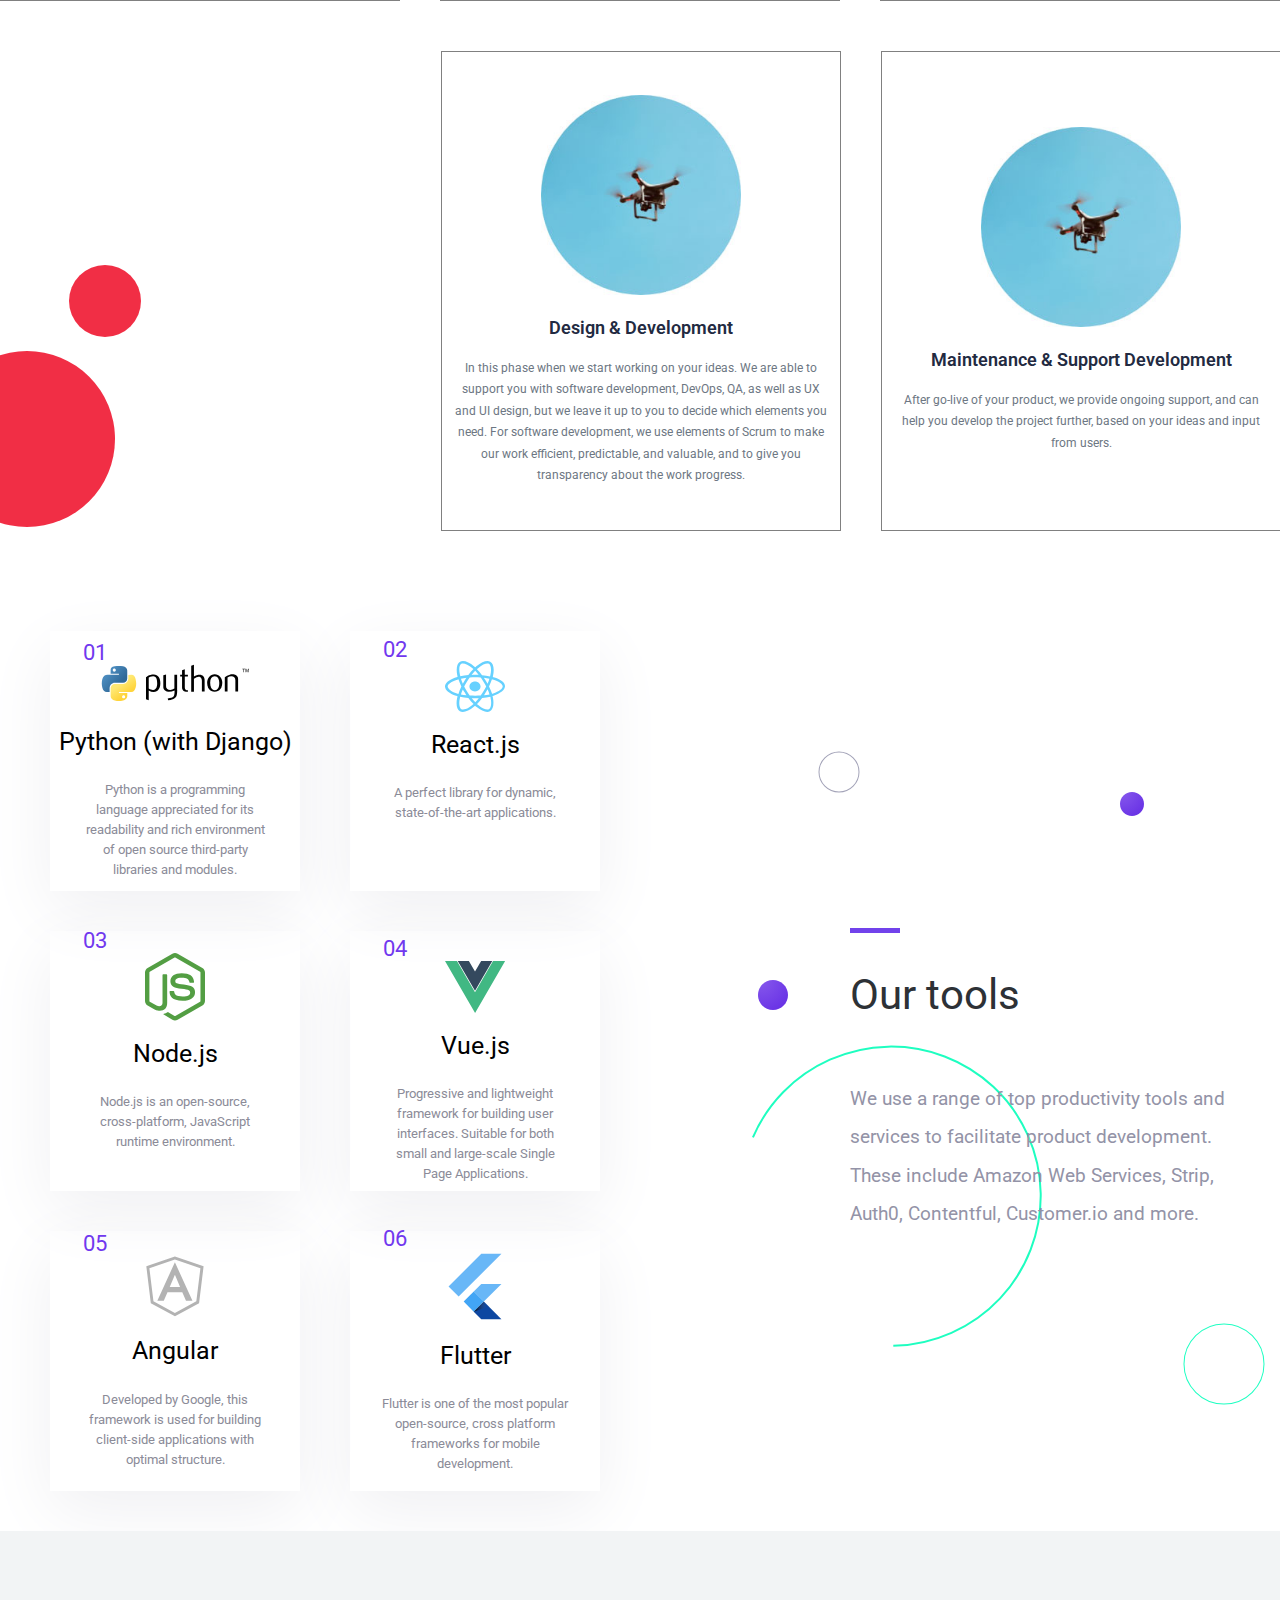
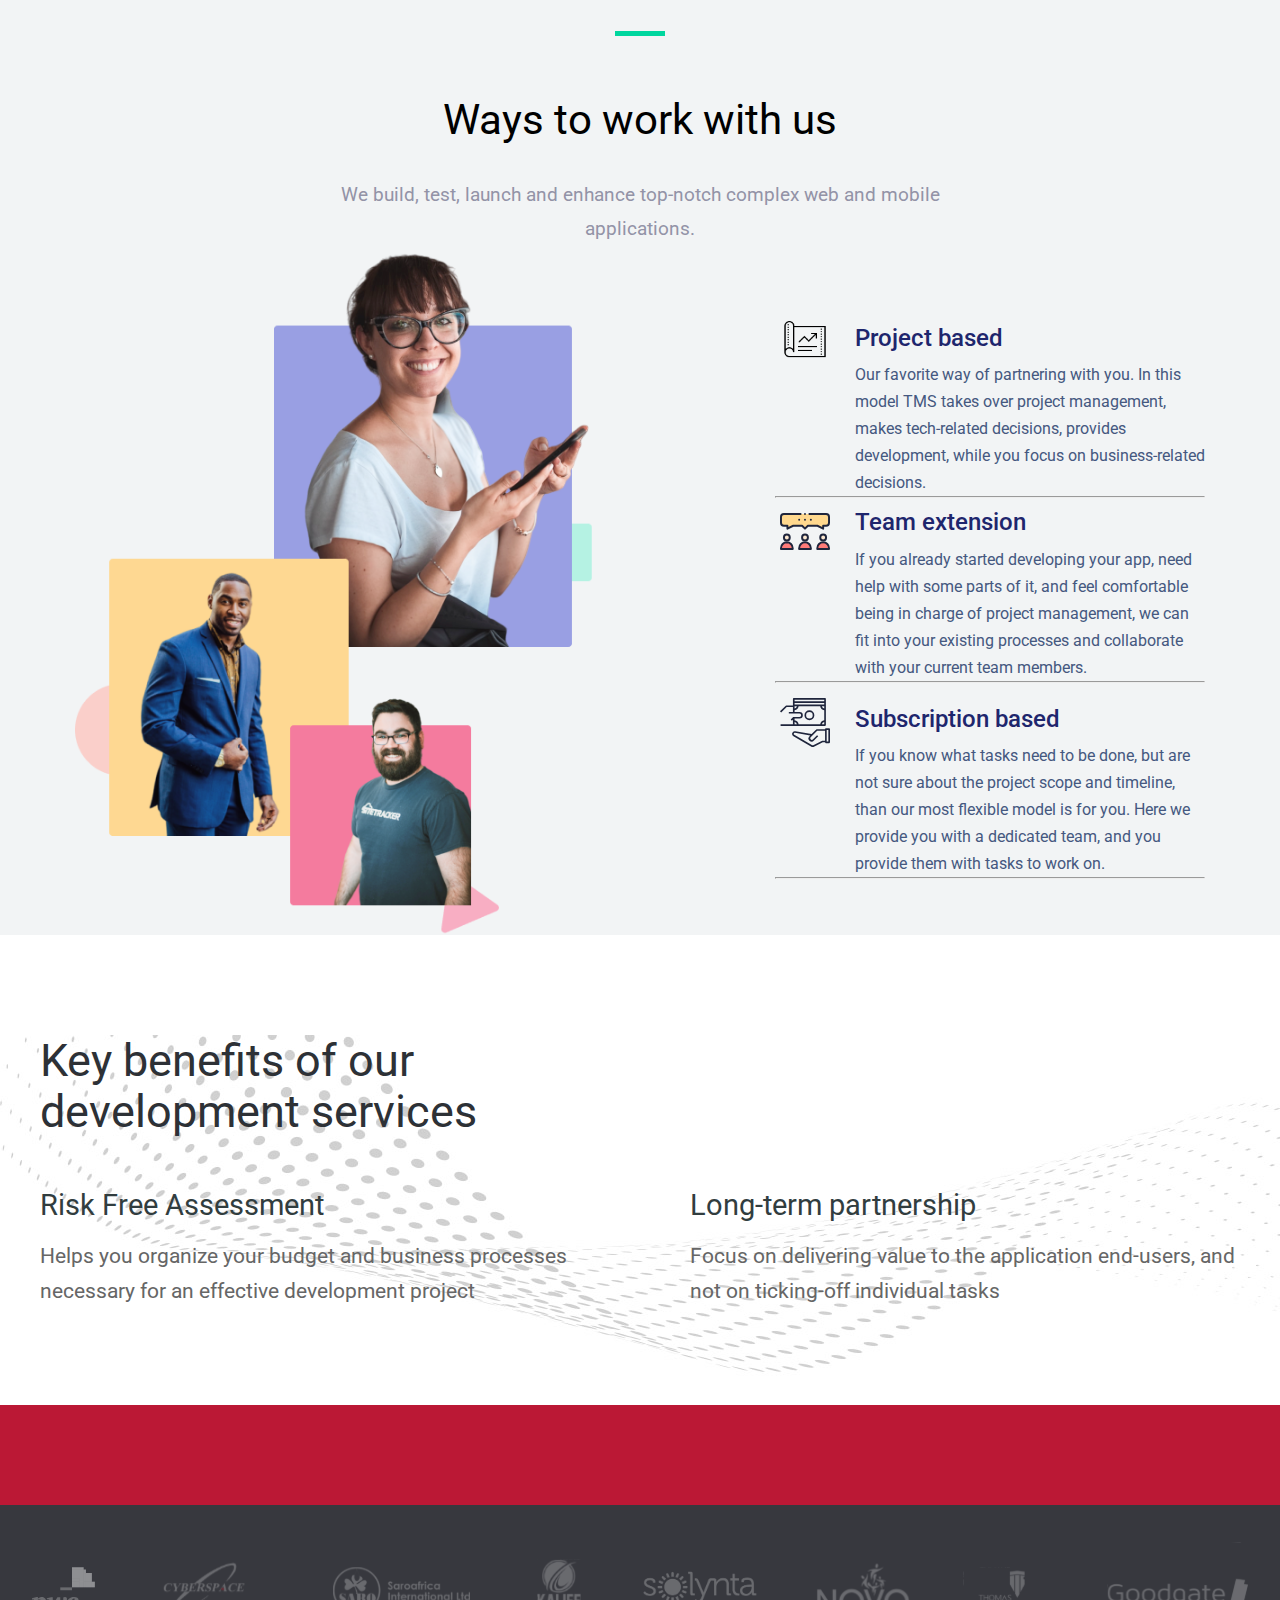
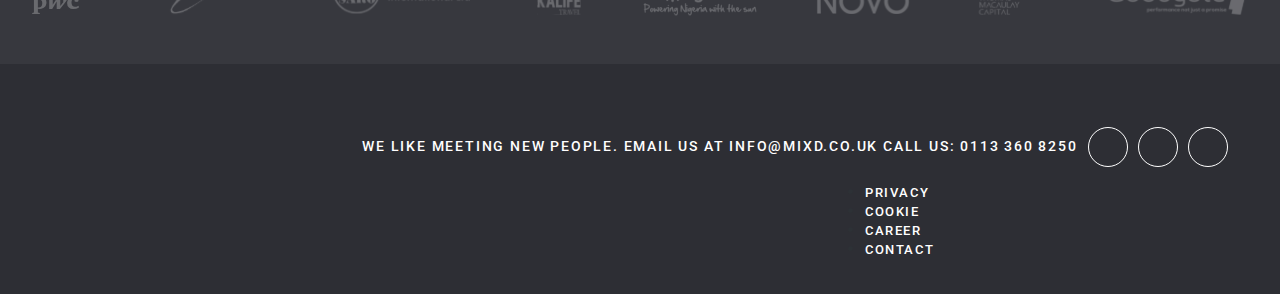
==== commit ff158e62: "project update" ====
--- a/about.html
+++ b/about.html
@@ -8,6 +8,8 @@
   <!-- Bootstrap -->
   <link rel="stylesheet" href="https://cdn.jsdelivr.net/npm/bootstrap@4.5.3/dist/css/bootstrap.min.css" integrity="sha384-TX8t27EcRE3e/ihU7zmQxVncDAy5uIKz4rEkgIXeMed4M0jlfIDPvg6uqKI2xXr2" crossorigin="anonymous">
   <link rel="stylesheet" href="assets/css/bootstrap.css">
+  <!-- Animation -->
+  <link rel="stylesheet" href="https://unpkg.com/aos@next/dist/aos.css" />
   <!-- Icon Font Awesome -->
   <script src="https://kit.fontawesome.com/371f85bd51.js" crossorigin="anonymous"></script>
   <!-- Fonts -->
@@ -412,7 +414,7 @@
         <!-- CALL TO ACTION -->
         <section class="footer-cta">
             <div class="cta-container">
-                <div class="cta-text">
+                <div class="cta-text" data-aos="fade-right" data-aos-easing="ease-in-out">
                     <div>
                         <h1 class="cta-title text-uppercase">take your project to the next level</h1>
                     </div>
@@ -421,7 +423,7 @@
                     </div>
                 </div>
 
-                <div class="cta-button">
+                <div class="cta-button" data-aos="fade-left" data-aos-easing="ease-in-out">
                     <button class="cta-btn">Schedule a call
                         <span class="cta-btn-icon">
                             <svg width="1em" height="1em" viewBox="0 0 16 16" class="bi bi-chevron-right" fill="currentColor" xmlns="http://www.w3.org/2000/svg">
@@ -503,6 +505,14 @@
 
   <!-- JS, Popper.js, and jQuery -->
   <script src="assets/js/script.min.js"></script>
+  <!-- Animation -->
+  <script src="https://unpkg.com/aos@next/dist/aos.js"></script>
+  <script>
+    AOS.init({
+        offset: 400,
+        duration: 1000,
+    });
+  </script>
 
 </body>
 </html>--- a/assets/css/main.css
+++ b/assets/css/main.css
@@ -495,8 +495,8 @@
     height: 45px;
     padding-left: 10px;
     padding-right: 10px;
-    margin-bottom: 30px;
-}
+}
+
 
 @media screen and ( max-width: 500px ) {
     .list-section {
@@ -649,28 +649,26 @@
 .why-section {
     margin-top: 20px;
     background: #FBF7F7;
-    height: 600px;
+    /* height: 600px; */
     z-index: -1px;
-    /* display: flex;
-    flex-direction: row;
-    justify-content: center; */
 }
 
 .why-container {
     display: flex;
     flex-direction: column;
     justify-content: flex-start;
-    padding-top: 100px;
+    padding-top: 120px;
+    padding-bottom: 80px;
     text-align: left;
 }
 
 .why-header {
     font-size: 42px;
     font-weight: 300;
-    color: #FBF7F7;
+    color: #707070;
     margin-bottom: 50px;
     margin-left: -620px;
-
+    z-index: 1;
 }
 
 .why-row {
@@ -699,7 +697,6 @@
     flex-direction: row;
     justify-content: space-between;
     align-items: center;
-    /* width: 350px; */
     margin-bottom: 50px;
 }
 
@@ -713,7 +710,6 @@
     font-weight: 400;
     color: #6E6E6E;
     width: 240px;
-    /* letter-spacing: .4px; */
     line-height: 30px;
 }
 
@@ -733,9 +729,6 @@
         height: 600px;
         z-index: -1px;
         margin-bottom: 150px;
-        /* display: flex;
-        flex-direction: row;
-        justify-content: center; */
     }
     
     .why-container {
@@ -794,7 +787,6 @@
         font-weight: 400;
         color: #6E6E6E;
         width: 240px;
-        /* letter-spacing: .4px; */
         line-height: 30px;
     }
     
@@ -812,7 +804,6 @@
 
 .project-section {
     margin-bottom: 50px;
-    margin-top: 500px;
 }
 
 .project-container {
@@ -859,7 +850,7 @@
 }
 
 .project-text {
-    height: 150px;
+    height: 180px;
     width: 920px;
     border: 0;
     border-radius: 3px;
@@ -1735,12 +1726,17 @@
     text-transform: capitalize;
     position: relative;
     opacity: 1;
-    transform: matrix(1, 0, 0, 1, 0, 0);
+    animation: ascend 1s ease-in ;
     font-size: 3rem;
     line-height: 1.285;
     color: #313D3F;
     font-weight: 300;
     margin-bottom: 100px;
+}
+
+@keyframes ascend {
+    from { transform: rotateX(90deg); }
+    to { transform: rotateX(0deg); }
 }
 
 .legal-desc {
@@ -1822,6 +1818,7 @@
 .cta-text {
     margin-left: 90px;
     margin-right: 300px;
+    margin-top: 10px;
 }
 
 .cta-title {
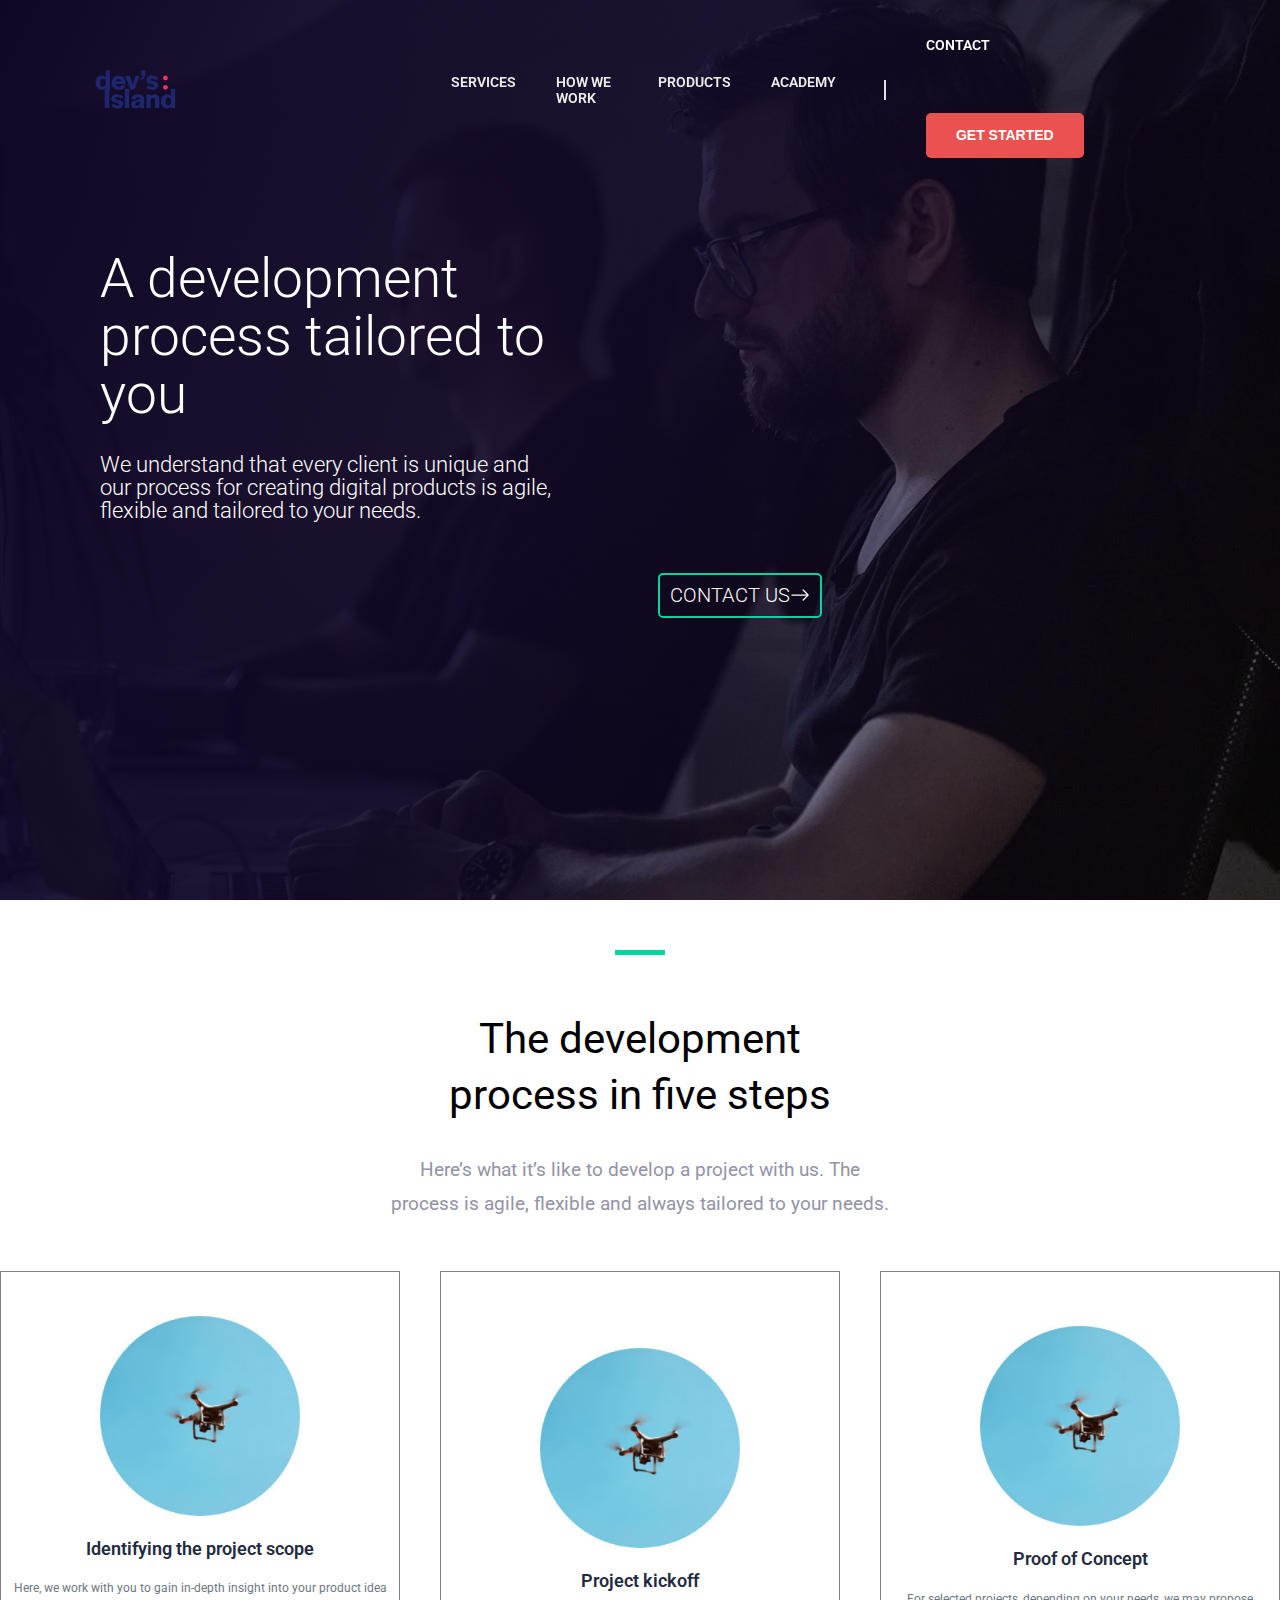
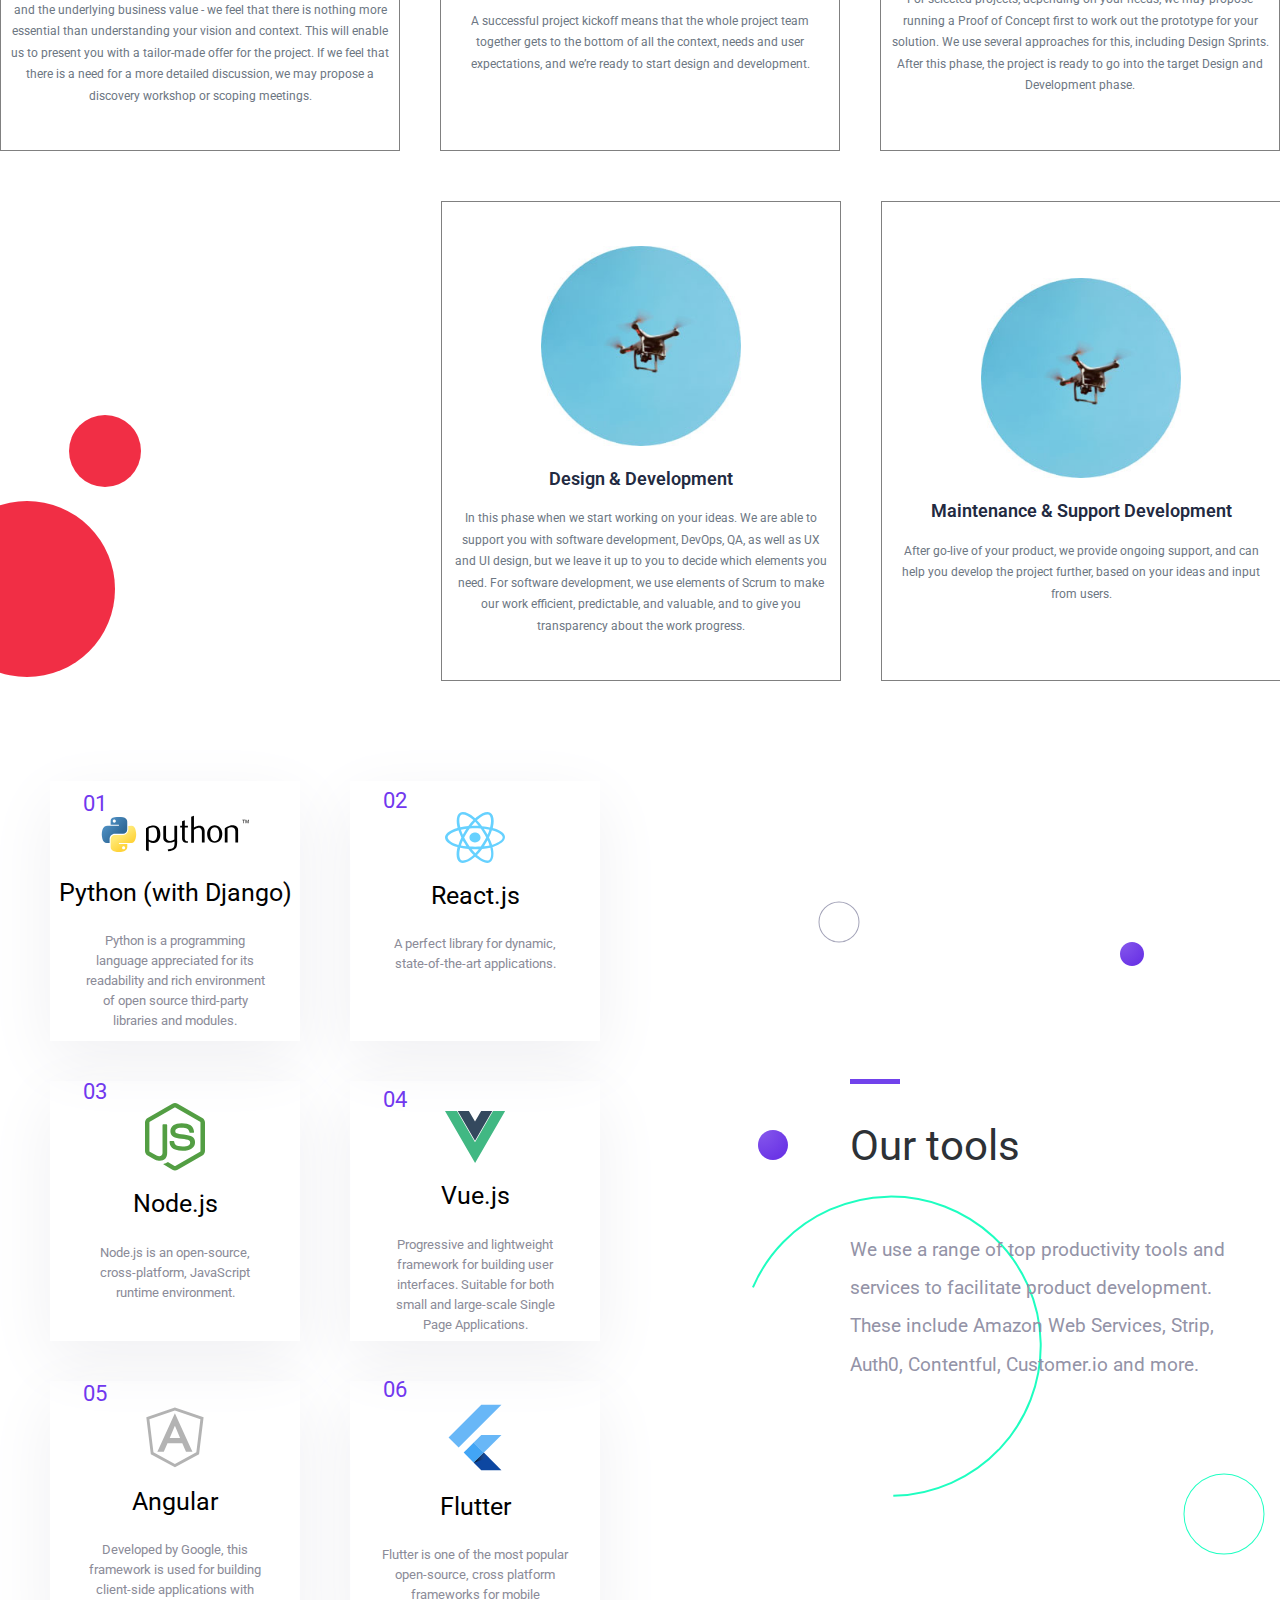
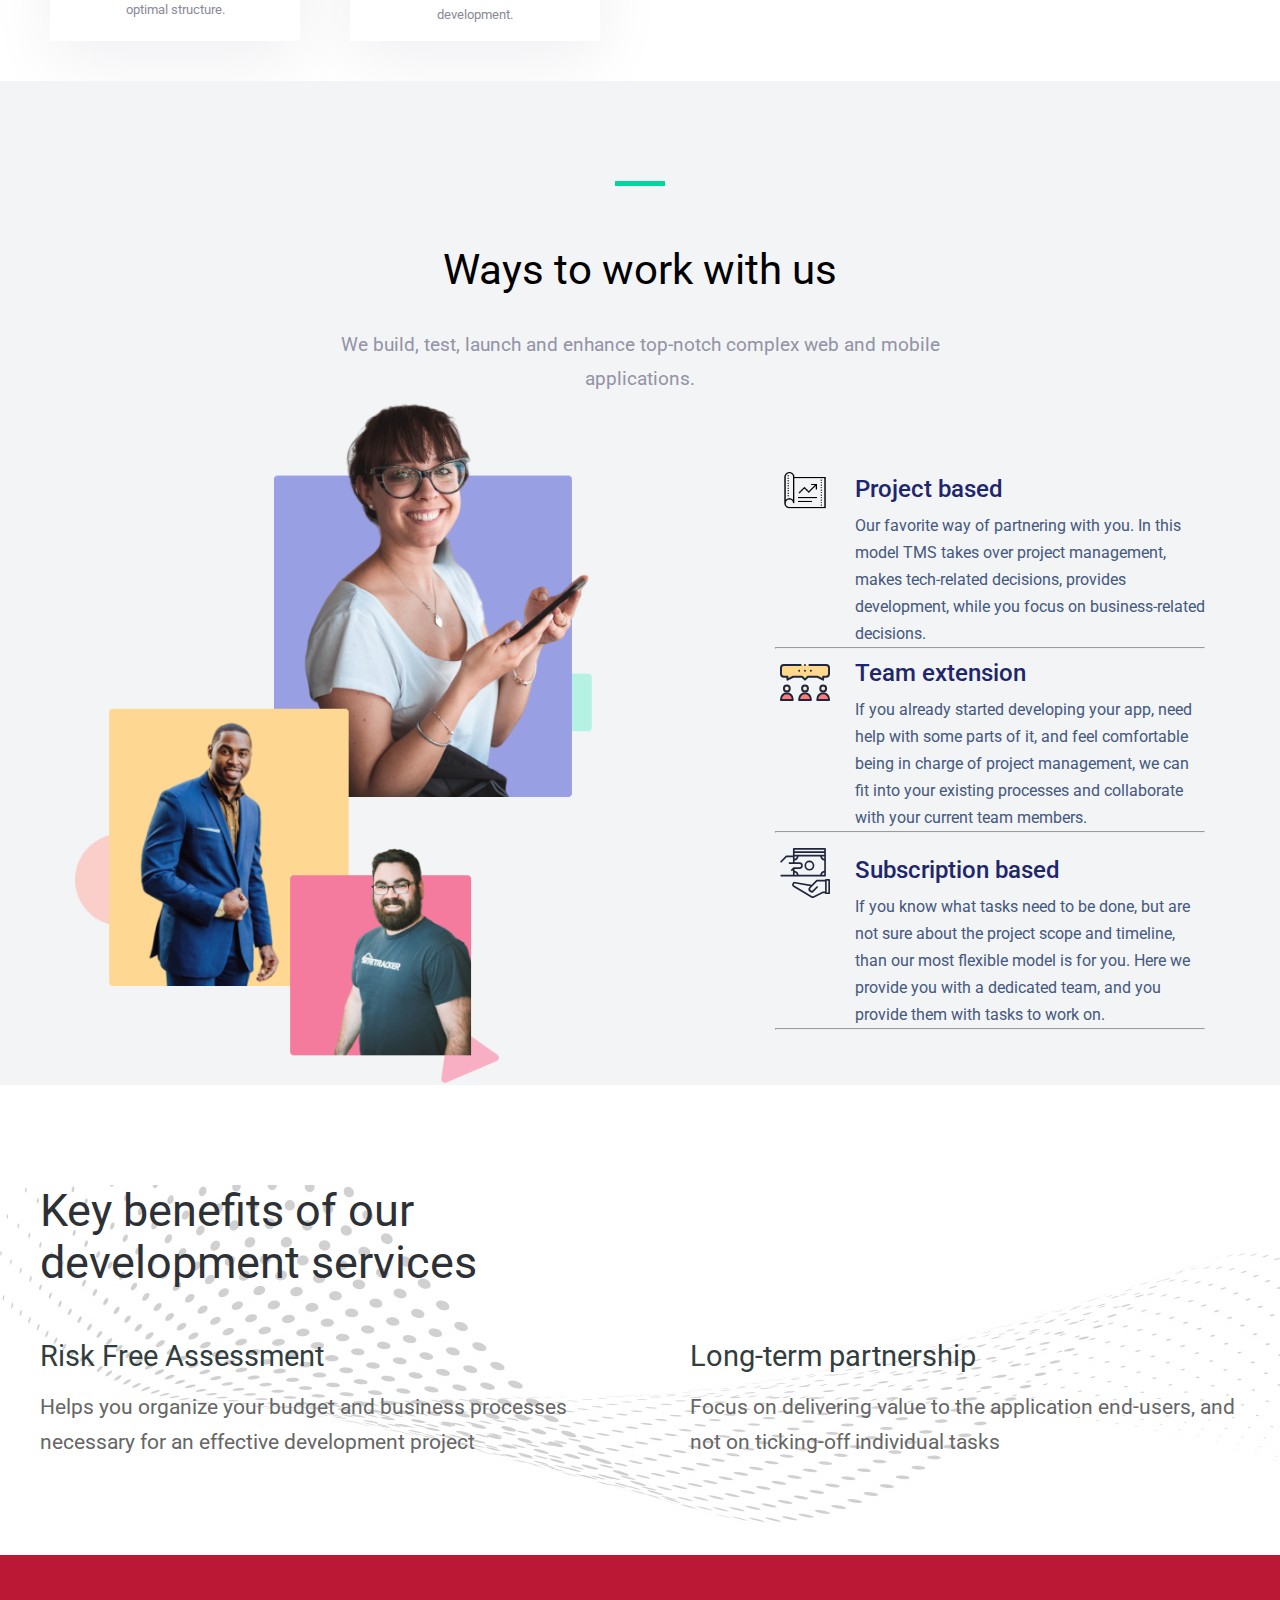
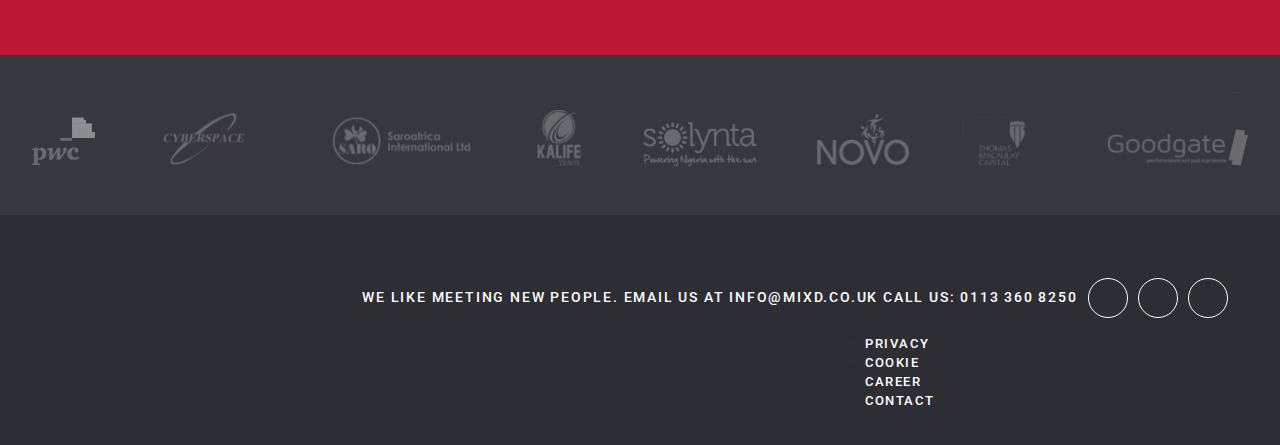
==== commit 50afffe4: "project update" ====
--- a/about.html
+++ b/about.html
@@ -96,15 +96,14 @@
         </section>
 
         <!-- PROCESS SECTION -->
-        <section class="about_process">
+        <section class="about-process">
             <div class="process-container">
                 <div class="process-header">
                     <div>
                         <h1 class="process-title">The development process in five steps</h1>
                     </div>
                     <div>
-                        <p class="process-caption">Here’s what it’s like to develop a project with us.
-                            The process is agile, flexible and always tailored to your needs. </p>
+                        <p class="process-caption">Here’s what it’s like to develop a project with us. The process is agile, flexible and always tailored to your needs. </p>
                     </div>
                 </div>
 
--- a/assets/css/main.css
+++ b/assets/css/main.css
@@ -301,33 +301,28 @@
 /*///////////////////////// SERVICE PAGE ////////////////////////////*/
 
 .service-section {
-    height: 100vh;
+    height: 90vh;
     width: 100%;
-}
-
-
-  .service-container{
-      display: flex;
-      flex-direction: row;
-      justify-content: center;
-      padding-top: 100px;
-  }
-
-  .service-header {
-      width: 20%;
-      position: relative;
-      left: 100px;
-      top: 150px;
-  }
-
-  .service-title {
-      font-weight: 300;
-      font-size: 65px;
-      width: 500px;
-      margin-bottom: 20px;
-  }
-
-  .service-cursor {
+    margin-top: 65px;
+    background: url(/assets/images/hero-home_tms-illo.svg);
+    background-position: right bottom;
+    background-repeat: no-repeat;
+    background-size: contain;
+}
+
+.service-header {
+    position: relative;
+    left: 100px;
+    top: 150px;
+}
+
+.service-title {
+    font-weight: 300;
+    font-size: 65px;
+    margin-bottom: 20px;
+}
+
+.service-cursor {
     width: 2px;
     background-color: #2D3136;
     animation: blinks 1s infinite;
@@ -345,15 +340,13 @@
     100% { background-color: #2D3136; }
 }
 
-  .service-caption {
+.service-caption {
     font-weight: 300;
     font-size: 30px;
-    width: 500px;
-
 }
 
 .service-btn {
-    text-transform: uppercase;
+    /* text-transform: uppercase;
     font-weight: 300;
     font-size: 20px;
     background-color: transparent;
@@ -365,53 +358,52 @@
     align-items: center;
     height: 45px;
     padding-left: 10px;
-    padding-right: 10px;
-}
-
-.service-image {
-    width: 80%;
+    padding-right: 10px; */
+
+    font-size: 16px;
+    height: 50px;
+    background: #2D3136;
+    box-shadow: 20px 20px 60px rgba(0,0,0,.4);
+    --text-opacity: 1;
+    color: rgba(255,255,255,var(--text-opacity));
+    padding: .75rem 2rem;
+    border-radius: .125rem;
+    font-weight: 600;
+    display: flex;
+    align-items: center;
 }
 
 @media screen and ( max-width: 500px ) {
 
+    .service-section {
+        background-position: center bottom;
+        background-repeat: no-repeat;
+        background-size: contain;
+        height: 80vh;
+        overflow: hidden;
+        margin: 0;
+    }
+
     .service-header {
-        width: 20%;
         position: relative;
-        left: 30px;
-        top: 30px;
+        left: 20px;
+        top: 80px;
+    }
+
+    .service-container {
+        padding-top: 50px;
     }
   
     .service-title {
         font-weight: 300;
         font-size: 30px;
-        width: 200px;
         margin-bottom: 20px;
     }
 
     .service-caption {
         font-weight: 300;
         font-size: 16px;
-        width: 300px;
-    
-    }
-    
-    .service-btn {
-        text-transform: uppercase;
-        font-weight: 300;
-        font-size: 15px;
-        background-color: transparent;
-        border: 2px solid #2D3136;
-        border-radius: 5px;
-        color: #2D3136;
-        display: flex;
-        flex-direction: row;
-        align-items: center;
-        height: 45px;
-        padding-left: 5px;
-        padding-right: 5px;
-        width: 135px;
-    }
-    
+    }
 
 }
 
@@ -422,7 +414,6 @@
     display: flex;
     flex-direction: row;
     margin-top: 150px;
-    /* background: #FBF7F7; */
 }
 
 .list-container {
@@ -473,11 +464,11 @@
 }
 
 .list-caption {
-    font-size: 20px;
+    font-size: 19.5px;
     font-weight: 300px;
-    /* width: 550px; */
+    width: 550px;
     line-height: 35px;
-    margin-bottom: 100px;
+    margin-bottom: 30px;
 }
 
 .list-btn {
@@ -485,8 +476,6 @@
     font-weight: 300;
     font-size: 20px;
     background-color: transparent;
-    /* border: 2px solid #EA5252; */
-    /* border-radius: 5px; */
     color: #EA5252;
     display: flex;
     flex-direction: row;
@@ -500,10 +489,8 @@
 
 @media screen and ( max-width: 500px ) {
     .list-section {
-        display: flex;
-        flex-direction: row;
         margin-top: 150px;
-        /* background: #FBF7F7; */
+        overflow: hidden;
     }
     
     .list-container {
@@ -514,10 +501,10 @@
     .list-row {
         display: flex;
         flex-direction: column;
-        justify-content: space-between;
-        align-items: flex-start;
+        justify-content: center;
+        align-items: center;
         margin-bottom: 0px;
-        width: 350px;
+        width: inherit;
     }
     
     .list-col-1,
@@ -528,9 +515,7 @@
     .list-col-6,
     .list-col-7 {
         width: 330px;
-        height: 650px;
-        align-items: center;
-        margin-bottom: 150px;
+        margin-bottom: 0px;
     }
     
     .list-col-7 {
@@ -538,8 +523,7 @@
     }
     
     .list-image {
-        margin-bottom: 20px;
-        margin-left: -15px;
+        margin-left: 0;
     
     }
     
@@ -548,36 +532,22 @@
     }
     
     .list-title {
-        font-size: 30px;
-        font-weight: 400;
-        line-height: 50px;
+        font-size: 24px;
+        line-height: 40px;
         margin-bottom: 20px;
     }
     
     .list-caption {
-        font-size: 18px;
-        font-weight: 300px;
-        /* width: 550px; */
-        line-height: 35px;
-        margin-bottom: 100px;
+        font-size: 16.5px;
+        line-height: 33px;
+        margin-bottom: 25px;
+        width: inherit;
     }
     
     .list-btn {
-        text-transform: uppercase;
-        font-weight: 300;
-        font-size: 20px;
-        background-color: transparent;
-        /* border: 2px solid #EA5252; */
-        /* border-radius: 5px; */
+        font-size: 16.5px;
         color: #EA5252;
-        display: flex;
-        flex-direction: row;
-        align-items: center;
-        /* width: 150px; */
-        height: 45px;
-        padding-left: 10px;
-        padding-right: 10px;
-        margin-bottom: 30px;
+        margin-bottom: -5px;
     }
 }
 
@@ -649,8 +619,9 @@
 .why-section {
     margin-top: 20px;
     background: #FBF7F7;
-    /* height: 600px; */
-    z-index: -1px;
+    height: 100%;
+    /* z-index: -1px; */
+    --bg-opacity: 1;
 }
 
 .why-container {
@@ -668,7 +639,7 @@
     color: #707070;
     margin-bottom: 50px;
     margin-left: -620px;
-    z-index: 1;
+    /* z-index: 1; */
 }
 
 .why-row {
@@ -682,14 +653,16 @@
     border: 0 solid #e2e8f0;
     border-radius: 10px;
     box-sizing: border-box;
-    box-shadow: 1px 1px #e2e8f0;
+    box-shadow: 1px #e2e8f0;
     background: #FFFFFF;
     width: 400px;
     height: 330px;
     display: flex;
     flex-direction: column;
     justify-content: center;
+    --bg-opacity: 1;
     z-index: 2;
+    box-shadow: 1px 2px 3px 1px rgba(0,0,0,.1),0 1px 2px 0 rgba(0,0,0,.06);
 }
 
 .why-card-header {
@@ -719,84 +692,56 @@
     color: #6E6E6E;
     width: 350px;
     line-height: 25px;
-    font-family: helvetica;
 }
 
 @media screen and ( max-width: 500px ) {
     .why-section {
-        margin-top: 20px;
-        background: #FBF7F7;
-        height: 600px;
-        z-index: -1px;
-        margin-bottom: 150px;
+        overflow: hidden;
     }
     
     .why-container {
-        display: flex;
-        flex-direction: column;
-        justify-content: flex-start;
         padding-top: 100px;
-        text-align: left;
+        padding-bottom: 15px;
     }
     
     .why-header {
-        font-size: 42px;
-        font-weight: 300;
-        color: #FBF7F7;
-        margin-bottom: 50px;
-        margin-left: -620px;
+        font-size: 35px;
+        margin-left: 0px;
     
     }
     
     .why-row {
-        display: flex;
         flex-direction: column;
         justify-content: space-between;
         width: 350px;
     }
     
     .why-card {
-        border: 0 solid #e2e8f0;
-        border-radius: 10px;
-        box-sizing: border-box;
-        box-shadow: 1px 1px #e2e8f0;
-        background: #FFFFFF;
-        width: 350px;
-        height: 330px;
-        display: flex;
-        flex-direction: column;
-        justify-content: center;
-        z-index: 2;
-    }
-    
+        width: 330px;
+        height: 310px;
+        margin-bottom: 30px;
+        padding: 27px;
+    }
+
     .why-card-header {
-        display: flex;
-        flex-direction: row;
-        justify-content: space-between;
-        align-items: center;
-        margin-bottom: 50px;
+        margin-bottom: 25px;
     }
     
     .why-img {
-        width: 4rem;
-        margin-left: 30px;
+        width: 5rem;
+        margin-left: 5px;
     }
     
     .why-title {
         font-size: 22px;
-        font-weight: 400;
-        color: #6E6E6E;
-        width: 240px;
-        line-height: 30px;
+        width: 200px;
+        line-height: 35px;
     }
     
     .why-caption {
-        font-size: 14px;
-        font-weight: 400;
-        color: #6E6E6E;
-        width: 300px;
+        font-size: 15px;
+        width: inherit;
         line-height: 25px;
-        font-family: helvetica;
     }
 }
 
@@ -875,49 +820,31 @@
 
 
 @media screen and ( max-width: 500px ) {
-    .project-section {
-        margin-bottom: 50px;
-        margin-top: 800px;
-    }
+
     
     .project-container {
-        display: flex;
-        flex-direction: column;
-        justify-content: center;
-        background: #F12E45;
         width: 100%;
         height: 100%;
-        padding-top: 60px;
-        padding-bottom: 30px;
-        border-radius: 0 0 50px 50px;
     }
     
     .project-form {
-        display: flex;
-        flex-direction: column;
-        justify-content: center;
         width: 300px;
 
     }
     
     .project-header {
-        color: #FFFFFF;
         font-weight: 300;
-        font-size: 40px;
-        margin-left: 0px;
-        margin-bottom: 20px;
-        width: 300px;
+        font-size: 35px;
+        margin-left: -100px;
+        margin-bottom: 0;
+        width: 200px;
+        line-height: 55px;
     }
     
     .project-fullname,
     .project-phone {
         width: 300px;
-        height: 55px;
-        border: 0;
-        border-radius: 3px;
-        background-color: #F56274;
         display: block;
-
     }
 
     .project-phone {
@@ -926,34 +853,15 @@
     
     .project-email {
         width: 300px;
-        height: 55px;
-        border: 0;
-        border-radius: 3px;
-        background-color: #F56274;
     }
     
     .project-text {
         height: 150px;
         width: 300px;
-        border: 0;
-        border-radius: 3px;
-        background-color: #F56274;
-    }
-    
-    [type='text'],
-    [type='email'] {
-        padding-left: 15px;
-        color: #FAB5BC;
     }
     
     .project-btn {
-        border: 0;
-        border-radius: 5px;
-        width: 150px;
-        height: 40px;
         margin-left: -150px;
-        margin-top: 20px;
-        font-size: 20px;
     }
 }
 
@@ -969,7 +877,8 @@
     background-image: linear-gradient(297deg, rgba(16,7,28,0.13) 0%, rgba(16,7,39,0.87) 52%, rgba(16,7,39,1) 100%) ,url(/assets/images/456288f57de5c9e87c7a77ed99ddc31f7c69cdaa-1692x990.webp);
     /* background-size: cover; */
     background-repeat: no-repeat;
-    height: 750px;
+    background-position: top;
+    height: 100vh;
     /* background: gray; */
 
 }
@@ -1023,9 +932,70 @@
     background-color: #323232;
 }
 
+
+@media screen and ( max-width: 500px ) {
+
+    .about_hero {
+        background-image: linear-gradient(297deg, rgba(16,7,28,0.13) 0%, rgba(16,7,39,0.87) 52%, rgba(16,7,39,1) 100%) ,url(/assets/images/456288f57de5c9e87c7a77ed99ddc31f7c69cdaa-1692x990.webp);
+        background-size: inherit;
+        background-repeat: no-repeat;
+        background-position: top;
+        width: 100%;
+    }
+
+    .about_hero-header {
+        position: relative;
+        top: 150px;
+        left: 0px;
+        width: 330px;
+    }
+
+    .about_hero-title {
+        color: white;
+        font-weight: 300;
+        font-size: 40px;
+        line-height: 50px;
+        margin-bottom: 30px;
+        width: 300px;
+    }
+    
+    .about_hero-caption {
+        color: #fff;
+        font-family: 'Roboto', sans-serif;
+        font-weight: 300;
+        font-size: 18px;
+        width: 260px;
+        line-height: 30px;
+        /* display: inline-block; */
+    }
+    .about_hero-cta {
+        position: relative;
+        bottom: -200px;
+        left: 100px;
+    }
+    
+    .about_hero-btn {
+        text-transform: uppercase;
+        font-weight: 300;
+        font-size: 20px;
+        background-color: transparent;
+        border: 2px solid #00D69E;
+        border-radius: 5px;
+        color: #fff;
+        display: flex;
+        flex-direction: row;
+        align-items: center;
+        height: 45px;
+        padding-left: 10px;
+        padding-right: 10px;
+    }
+}
+
+
+
 /* ABOUT PROCESS SECTION */
 
-.about_process {
+.about-process {
     display: flex;
     flex-direction: row;
     justify-content: center;
@@ -1034,11 +1004,21 @@
     /* background: #180341; */
 }
 
-.about_container {
+.process_container {
     display: flex;
     flex-direction: column;
     justify-content: center;
-}
+    align-items: center;
+}
+
+.process-header {
+    /* width: 100%; */
+    display: flex;
+    flex-direction: column;
+    justify-content: center;
+    align-items: center;
+}
+
 
 .process-title::before {
     content: "";
@@ -1050,7 +1030,7 @@
 }
 
 .process-title {
-    padding: 0px 35%;
+    padding: 0px 20%;
     margin-bottom: 1.875rem;
     font-size: 2.625rem;
     line-height: 1.33;
@@ -1059,11 +1039,12 @@
 }
 
 .process-caption {
-    font-size: 1.1875rem;
+    font-size: 1.2rem;
     line-height: 1.79;
     color: rgb(147, 147, 167);
     text-align: center;
     white-space: pre-line;
+    width: 510px;
 }
 
 .process-grid {
@@ -1160,6 +1141,131 @@
 }
 
 
+@media screen and (max-width: 500px ) {
+
+    .process-header {
+        width: 100%;
+        display: flex;
+        flex-direction: column;
+        justify-content: center;
+        align-items: center;
+    }
+
+    .process-title {
+        padding: 0px 20%;
+        margin-bottom: 1.875rem;
+        font-size: 2.5rem;
+        line-height: 1.33;
+        color: #000;
+        text-align: center;
+        /* width: 350px; */
+    }
+    
+    .process-caption {
+        font-size: 1.1rem;
+        line-height: 1.79;
+        color: rgb(147, 147, 167);
+        text-align: center;
+        white-space: pre-line;
+        width: 300px;
+    }
+    
+    .process-grid {
+        display: flex;
+        flex-direction: column;
+        justify-content: flex-start;
+        margin-top: 50px;
+    }
+    
+    .process-row-1 {
+        display: flex;
+        flex-direction: column;
+        position: relative;
+        /* left: -10px; */
+        margin-bottom: -130px;
+    }
+    
+    .process-row-2 {
+        display: flex;
+        flex-direction: column;
+        position: relative;
+        left: 0px;
+        margin-bottom: 50px;
+    }
+
+    .process-card-1,
+    .process-card-2,
+    .process-card-3,
+    .process-card-4,
+    .process-card-5 {
+        display: flex;
+        flex-direction: column;
+        justify-content: center;
+        width: 350px;
+        height: 480px;
+        text-align: center;
+        border: 1px solid gray;
+        padding: 0 10px 0 10px;
+        margin-bottom: 25px;
+    }
+
+    .process-card-1,
+    .process-card-2,
+    .process-card-4 {
+        margin-right: 0px;
+    }
+
+    .process_card-img {
+        width: 200px;
+        margin-bottom: 1.5rem;
+    }
+
+    .process_card-title {
+        --text-opacity: 1;
+        /* color: #222a41; */
+        color: rgba(34,42,65,var(--text-opacity));
+        margin-bottom: 1.25rem;
+        font-size: 1.125rem;
+        font-weight: 600;
+    }
+
+    .process_card-caption {
+        --text-opacity: 1;
+        color: #6d7783;
+        color: rgba(109,119,131,var(--text-opacity));
+        font-size: .75rem;
+        line-height: 1.79;
+
+    }
+
+    .abstract-circle {
+        position: relative;
+        left: -140px;
+        top: 160px;
+        z-index: -1;
+    }
+    
+    .circle-1 {
+        height: 9rem;
+        width: 9rem;
+        background-color: #F12E45;
+        border-radius: 9999px;
+        display: inline-block;
+    }
+    
+    .circle-2 {
+        height: 4rem;
+        width: 4rem;
+        background-color: #F12E45;
+        border-radius: 9999px;
+        display: inline-block;
+        position: relative;
+        top: -140px;
+        left: -15px;
+    }
+}
+
+
 /* TOOLS SECTION */
 
 .tools {
@@ -1291,6 +1397,141 @@
 }
 
 
+@media screen and ( max-width: 500px ) {
+
+    .tools {
+        /* display: flex;
+        flex-direction: row;
+        justify-content: center; */
+        background-image: url(/assets/images/bg-designs.svg);
+        background-repeat: no-repeat;
+        background-position-x: 600px;
+    }
+    
+    .tools-container {
+        display: flex;
+        flex-direction: row;
+        justify-content: center;
+        align-items: center;
+    }
+    
+    .tools-row {
+        display: flex;
+        flex-direction: column;
+        justify-content: center;
+        align-items: center;
+        width: inherit;
+
+    }
+    
+    .tools-col-1 {
+        width: 350px;
+    }
+    
+    
+    .tools-header {
+        /* width: 300px; */
+        text-align: left;
+    }
+    
+    .tools-title {
+        font-size: 2.625rem;
+        margin-bottom: 3.9375rem;
+    }
+    
+    .tools-title::before {
+        content: "";
+        display: block;
+        margin: 0 0 2.5rem ;
+        background: #7142EB;
+        width: 50px;
+        height: 5px;
+    }
+    
+    .tools-caption {
+        font-size: 1.2rem;
+        line-height: 2;
+        font-weight: 400;
+        color: rgb(147, 147, 167);
+        width: 380px;
+    }
+    
+    
+    .tools-col-2 {
+        width: 350px;
+        margin-right: 0;
+    }
+    
+    .tools_col-grid {
+        display: flex;
+        flex-direction: column;
+        justify-content: center;
+    }
+    
+    .grid-row-1,
+    .grid-row-2,
+    .grid-row-3 {
+        display: flex;
+        flex-direction: column;
+        justify-content: center;
+    }
+    
+    .grid-card {
+        width: 250px;
+        height: 260px;
+        display: flex;
+        flex-direction: column;
+        justify-content: center;
+        align-items: center;
+        background: transparent none repeat scroll 0% 0%;
+        box-shadow: rgb(240, 240, 243) 0px 20px 64px 0px;
+        /* transition: height 0.3s ease-in-out 0s, box-shadow 0.3s ease-in-out 0s; */
+        z-index: -2;
+        margin-bottom: 40px;
+        margin-right: 50px;
+    }
+    
+    .grid-card-index {
+        font-size: 1.375rem;
+        color: rgb(113, 56, 239);
+        position: relative;
+        left: -80px;
+        top: 0px;
+    }
+    
+    .grid-card-img-1 {
+        width: 150px;
+        margin-bottom: 20px;
+    }
+    
+    .grid-card-img-2,
+    .grid-card-img-3,
+    .grid-card-img-4,
+    .grid-card-img-5,
+    .grid-card-img-6 {
+        width: 60px;
+        margin-bottom: 20px;
+    }
+    
+    .grid-card-title {
+        font-size: 1.5625rem;
+        color: rgb(0, 0, 0);
+        margin-bottom: 25px;
+    }
+    
+    .grid-card-caption {
+        font-size: 0.8rem;
+        padding: 0px 2rem;
+        line-height: 1.56;
+        color: rgb(139, 139, 152);
+        width: 250px;
+        height: 100px;
+        text-align: center;
+        /* opacity: 0; */
+    }
+}
+
+
 
 /* WAYS SECTION */
 
@@ -1438,7 +1679,7 @@
 /*////////////////////////// PRODUCT PAGE //////////////////////////*/
 
 .product_hero {
-    background-image: linear-gradient(297deg, rgba(16,7,28,0.13) 0%, rgba(16,7,39,0.87) 52%, rgba(16,7,39,1) 100%) ,url(/assets/images/abf339eae0d86cbb63b8cb042258fcbb2bcf4a8f-1920x900.webp);
+    background-image: linear-gradient(297deg, rgba(16,7,28,0.13) 0%, rgba(16,7,39,0.87) 52%, rgb(187, 185, 190) 100%) ,url(/assets/images/abf339eae0d86cbb63b8cb042258fcbb2bcf4a8f-1920x900.webp);
     background-size: contain;
     background-repeat: no-repeat;
     height: 100vh;
@@ -1609,93 +1850,218 @@
     text-transform: capitalize;
 }
 
+/* GET-IN-TOUCH */
+
+.contact-info {
+    margin-top: 100px;
+    display: flex;
+    justify-content: center;
+    align-items: center;
+}
+
+.contact-info-container {
+    display: flex;
+    flex-direction: column;
+    justify-content: flex-start;
+    align-items: center;
+    padding: 3rem 2rem;
+    /* -webkit-box-shadow: 0 4px 8px 0 rgba(206, 218, 221, 0.8); */
+    box-shadow: 0 4px 8px 0 rgba(206, 218, 221, 0.8);
+    margin-bottom: 3rem;
+    width: 735px;
+    height: 310px;
+}
+
+.contact-info-row {
+    display: flex;
+    flex-direction: row;
+    justify-content: space-between;
+    /* width: 1000px; */
+}
+
+.info-title {
+    font-size: .9rem;
+    line-height: 1.5;
+    font-weight: 600;
+    text-transform: uppercase;
+    letter-spacing: 2px;
+    margin-bottom: 1.5rem;
+    color: #94A8AB;
+    margin-left: -335px;
+}
+
+.info-grid {
+    width: 350px;
+}
+
+.info-grid-title {
+    margin-bottom: 1.5rem;
+    color: #000;
+    font-size: 1.3rem;
+    line-height: 1.2;
+}
+
+.info-grid-mail,
+.info-grid-phone {
+    font-size: 1.2rem;
+    line-height: 1.66;
+    display: block;
+    color: #5FC1CE;
+}
+
+.info-grid-mail:hover,
+.info-grid-phone:hover {
+    color: #5FC1CE;
+}
+
+.info-grid-address {
+    color: #666;
+    font-size: 1.2rem;
+    line-height: 1.66;
+}
+
+.info-grid-desc {
+    height: 1500px;
+}
+
+.info-grid-btn {
+    font-size: 1.375rem;
+    line-height: 1;
+    color: #5FC1CE;
+    font-weight: 500;
+    display: inline-block;
+    position: relative;
+    /* padding-left: 1.75rem; */
+    padding-right: 0;
+    /* -webkit-transition: all 0.5s cubic-bezier(0.25, 1, 0.33, 1);
+    -o-transition: all 0.5s cubic-bezier(0.25, 1, 0.33, 1); */
+    transition: all 0.5s cubic-bezier(0.25, 1, 0.33, 1);
+}
+
+.info-grid-btn::before {
+    content: '';
+    opacity: 1;
+    position: absolute;
+    background: url("../img/icons/right.svg") no-repeat center / contain;
+    width: 1.25rem;
+    height: 1rem;
+    left: 0;
+    bottom: 2px;
+    /* -webkit-transform: scale(0.8);
+    -ms-transform: scale(0.8); */
+    transform: scale(0.8);
+    /* -webkit-transition: all 0.5s cubic-bezier(0.25, 1, 0.33, 1);
+    -o-transition: all 0.5s cubic-bezier(0.25, 1, 0.33, 1); */
+    transition: all 0.5s cubic-bezier(0.25, 1, 0.33, 1);
+}
+
+.info-grid-btn::after {
+    content: '';
+    background: url("../img/icons/arrow.svg") no-repeat center / contain;
+    width: 1.25rem;
+    height: 1rem;
+    position: absolute;
+    bottom: 2px;
+    right: 0;
+    opacity: 0;
+    /* -webkit-transform: scale(0.1);
+    -ms-transform: scale(0.1); */
+    transform: scale(0.1);
+    /* -webkit-transition: all 0.5s cubic-bezier(0.25, 1, 0.33, 1);
+    -o-transition: all 0.5s cubic-bezier(0.25, 1, 0.33, 1); */
+    transition: all 0.5s cubic-bezier(0.25, 1, 0.33, 1);
+}
+
+
+
+
 
 
 @media screen and ( max-width: 500px ) {
 
-.contact-section {
-    margin-top: 140px;
-}
-
-.contact-container {
-    width: 350px;
-}
-
-.contact-title {
-    font-size: 2rem;
-    width: 340px;
-    line-height: 1.4;
-    font-weight: 300;
-    margin-left: 10px;
-}
-
-.contact-caption {
-    font-size: 1.2rem;
-    width: 340px;
-    line-height: 1.5;
-    margin-left: 10px;
-}
-
-.form-section {
-    width: 350px;
-}
-
-.form-header {
-    margin-left: 10px;
-}
-
-.form_sub-header {
-    margin-left: 10px;
-}
-
-.form-title,
-.form_sub-title {
-    font-size: 1.4rem;
-    line-height: 1.428;
-    color: #000;
-}
-
-.form-caption,
-.form_sub-caption {
-    font-size: 1rem;
-    line-height: 1.8;
-    color: #999;
-}
-
-.info-wrapper {
-    flex-direction: column;
-    width: 330px;
-    margin-left: 10px;
-
-}
-
-.text-wrapper {
-    margin-left: 10px;
-}
-
-.check-wrapper {
-    margin-left: 10px;
-}
-
-.contact-fullname,
-.contact-email {
-    width: 330px;
-}
-
-.contact-fullname {
-    margin-right: 0;
-}
-
-.contact-text {
-    height: 170px;
-    width: 330px;
-    border: 1px solid #D8DEDF;
-    border-radius: 5px;
-    background-color: #FBFDFF;
-    padding-left: 15px;
-    padding-top: 10px;
-    font-size: 20px;
-}
+    .contact-section {
+        margin-top: 140px;
+    }
+
+    .contact-container {
+        width: 350px;
+    }
+
+    .contact-title {
+        font-size: 2rem;
+        width: 340px;
+        line-height: 1.4;
+        font-weight: 300;
+        margin-left: 10px;
+    }
+
+    .contact-caption {
+        font-size: 1.2rem;
+        width: 340px;
+        line-height: 1.5;
+        margin-left: 10px;
+    }
+
+    .form-section {
+        width: 350px;
+    }
+
+    .form-header {
+        margin-left: 10px;
+    }
+
+    .form_sub-header {
+        margin-left: 10px;
+    }
+
+    .form-title,
+    .form_sub-title {
+        font-size: 1.4rem;
+        line-height: 1.428;
+        color: #000;
+    }
+
+    .form-caption,
+    .form_sub-caption {
+        font-size: 1rem;
+        line-height: 1.8;
+        color: #999;
+    }
+
+    .info-wrapper {
+        flex-direction: column;
+        width: 330px;
+        margin-left: 10px;
+
+    }
+
+    .text-wrapper {
+        margin-left: 10px;
+    }
+
+    .check-wrapper {
+        margin-left: 10px;
+    }
+
+    .contact-fullname,
+    .contact-email {
+        width: 330px;
+    }
+
+    .contact-fullname {
+        margin-right: 0;
+    }
+
+    .contact-text {
+        height: 170px;
+        width: 330px;
+        border: 1px solid #D8DEDF;
+        border-radius: 5px;
+        background-color: #FBFDFF;
+        padding-left: 15px;
+        padding-top: 10px;
+        font-size: 20px;
+    }
 
 }
 
@@ -1708,9 +2074,6 @@
 .legal-section {
     margin-top: 200px;
     margin-bottom: 100px;
-}
-
-.legal-section {
     display: flex;
     justify-content: center;
 }
@@ -1726,17 +2089,11 @@
     text-transform: capitalize;
     position: relative;
     opacity: 1;
-    animation: ascend 1s ease-in ;
     font-size: 3rem;
     line-height: 1.285;
     color: #313D3F;
     font-weight: 300;
     margin-bottom: 100px;
-}
-
-@keyframes ascend {
-    from { transform: rotateX(90deg); }
-    to { transform: rotateX(0deg); }
 }
 
 .legal-desc {
@@ -1788,6 +2145,46 @@
     line-height: 1.9;
     color: #666;
     list-style-type: disc;
+}
+
+
+@media screen and ( max-width: 500px ) {
+    .legal-section {
+        margin-top: 150px;
+        margin-bottom: 100px;
+    }
+    
+    .legal-title {
+        font-size: 2.8rem;
+        margin-bottom: 80px;
+    }
+    
+    .legal-desc {
+        font-size: 1.2rem;
+        width: 345px;
+    }
+    
+    .legal-content {
+        width: 345px;
+        margin-top: 80px;
+    }
+    
+    .text-title {
+        font-size: 1.25rem;
+    }
+    
+    .text-subtitle {
+        font-size: 1.2rem;
+        margin-bottom: 2rem;
+    }
+    
+    .text-desc {
+        font-size: 1.2rem;
+    }
+    
+    .text-list {
+        font-size: 1.2rem;
+    }
 }
 
 
@@ -1973,12 +2370,16 @@
 
     .footer-cta {
         height: 225px;
+        box-sizing: border-box;
+        margin: 0 !important;
+        max-width: 100%!important;
+        overflow: hidden;
     }
 
     .cta-container {
         flex-direction: column;
         justify-content: center;
-        width: 350px;
+        width: 350px !important;
     }
 
     .cta-text {
@@ -1995,6 +2396,10 @@
         font-size: 2.5rem;
     }
 
+    .cta-button {
+        margin: 0;
+    }
+
     .cta-btn {
         padding: .75rem 1.3rem;
         position: relative;
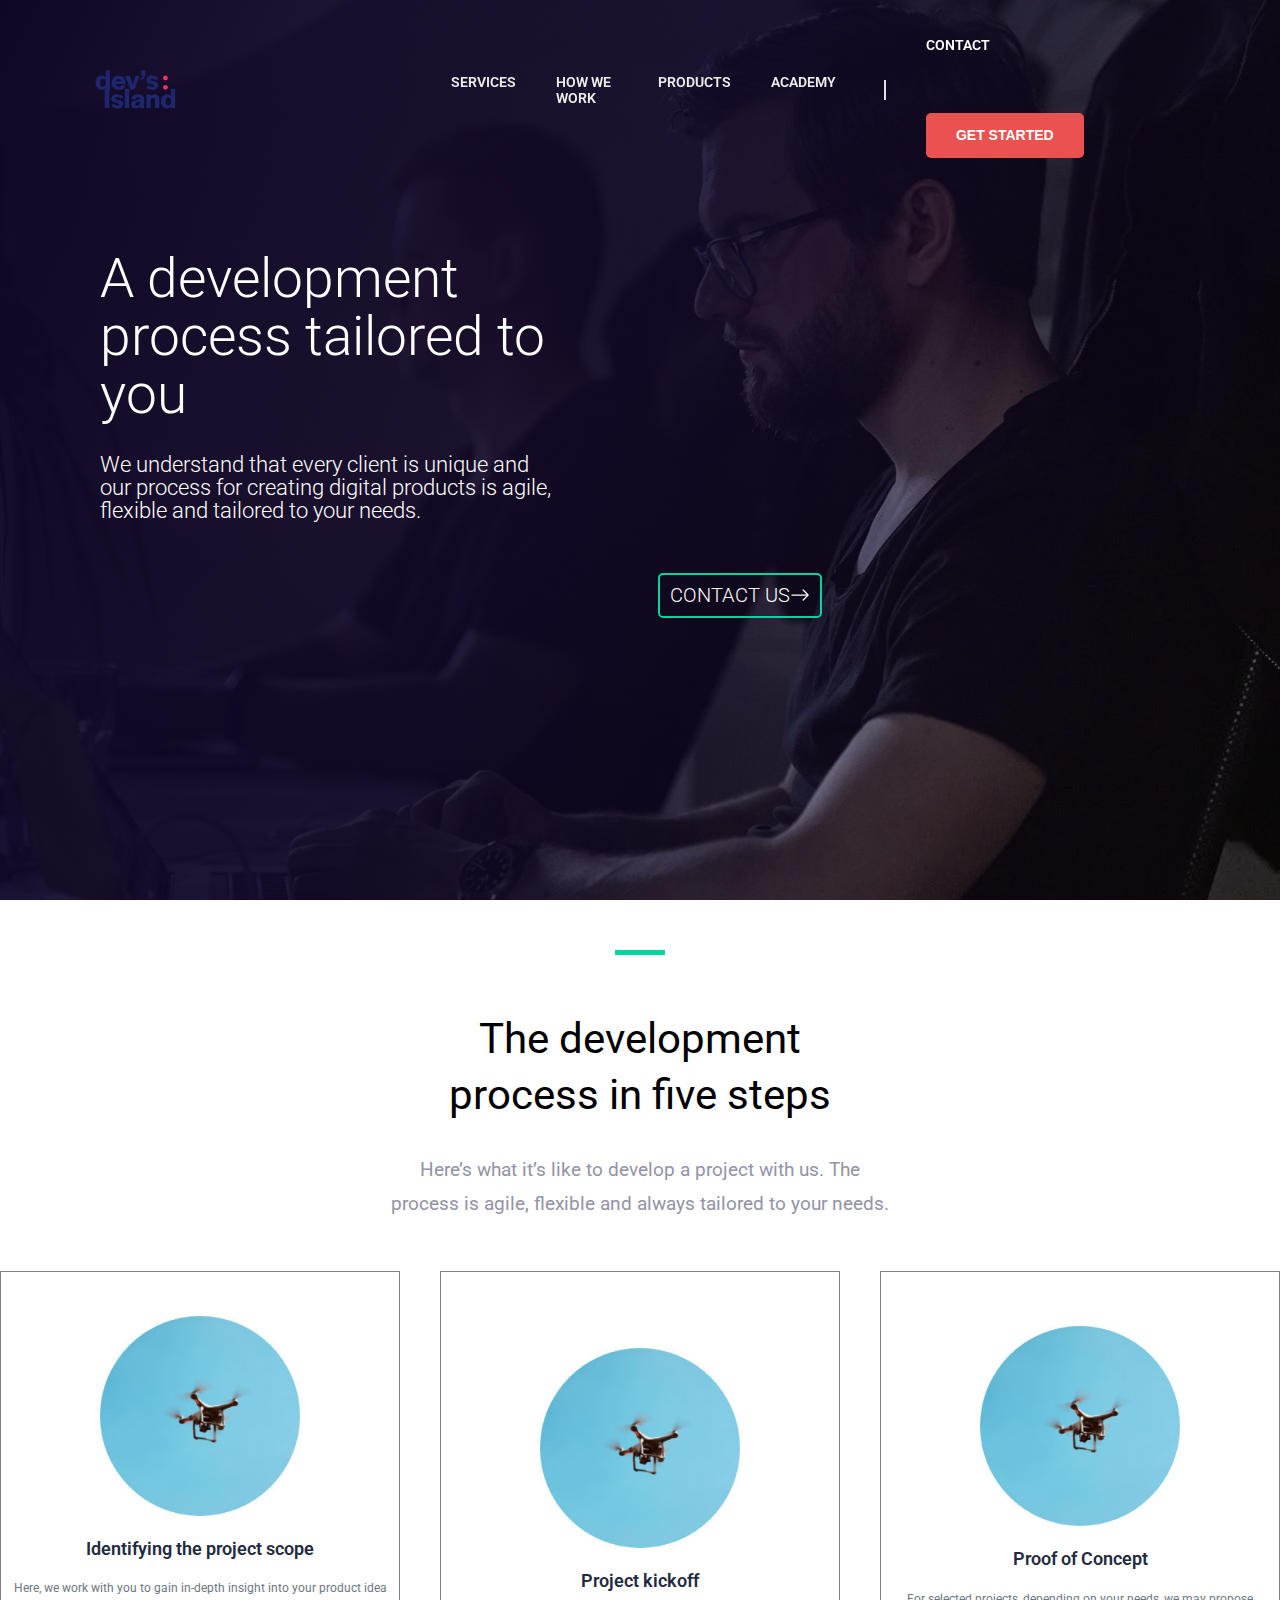
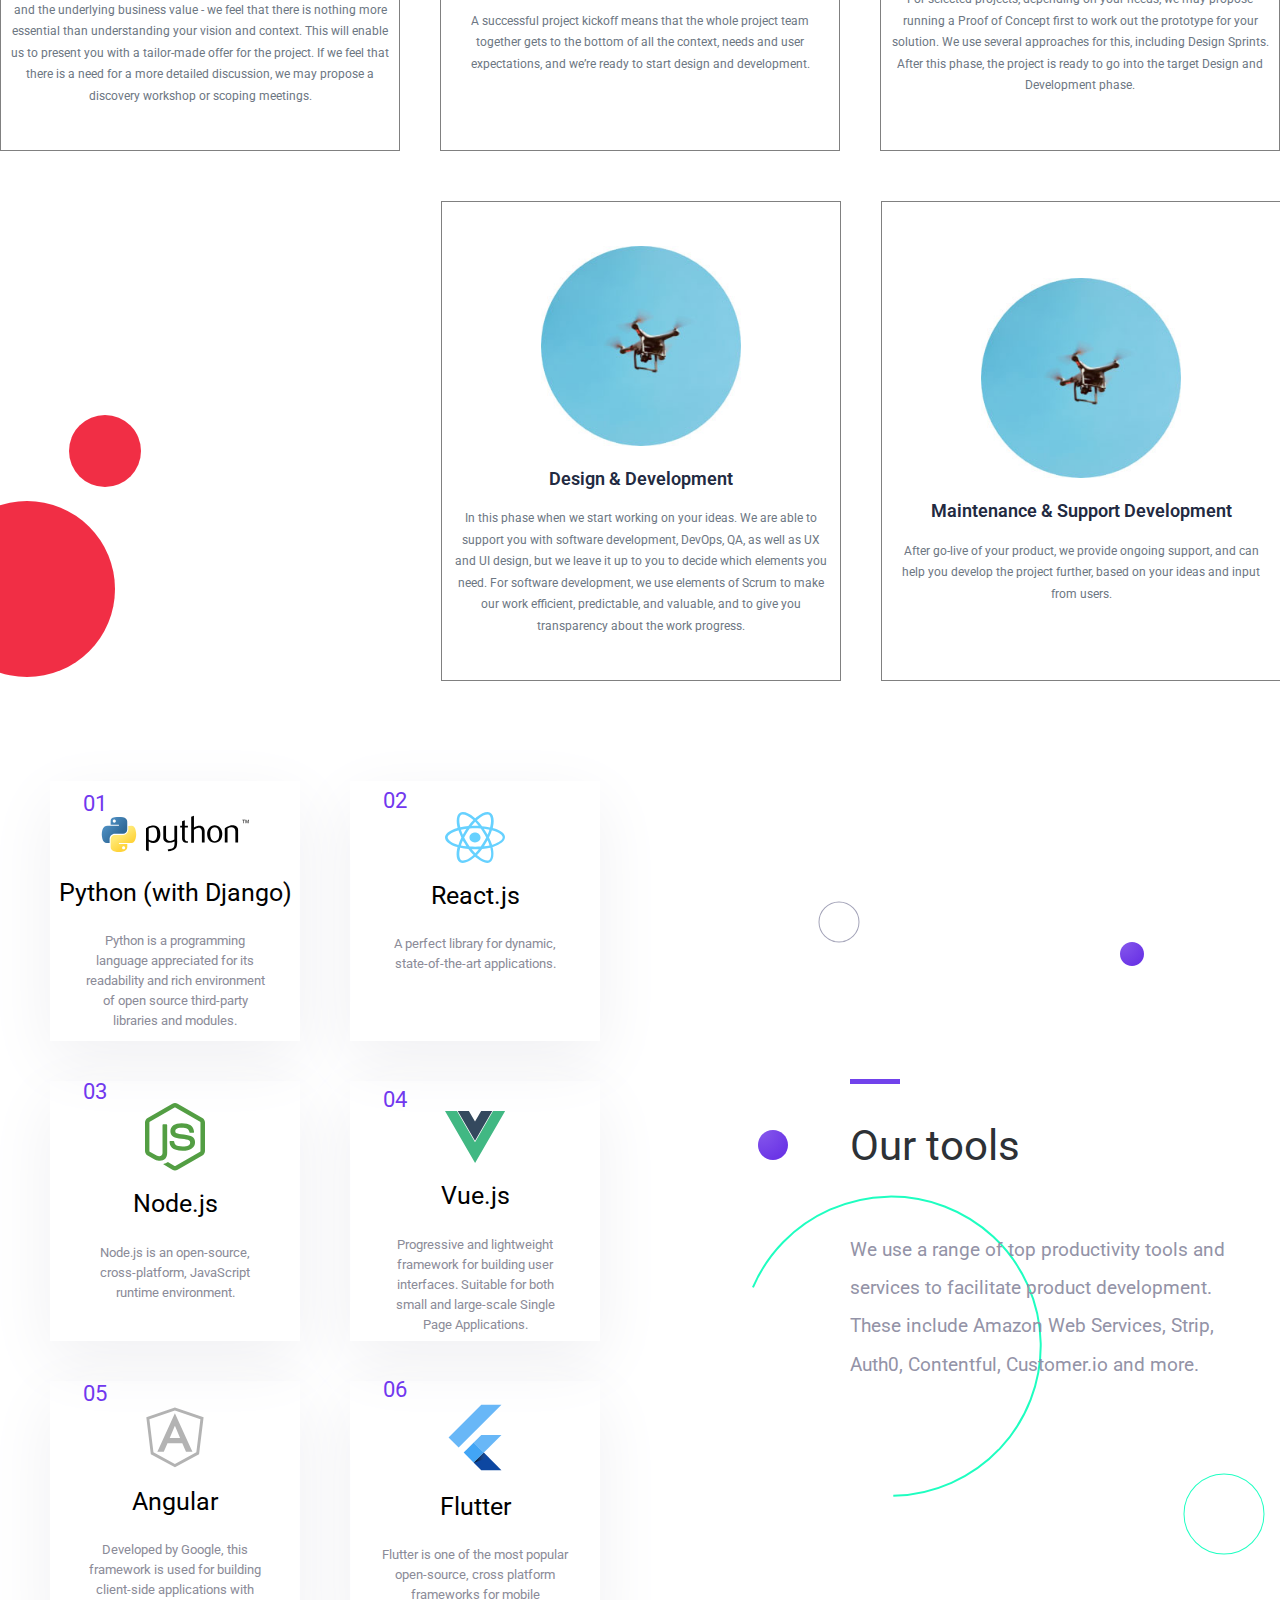
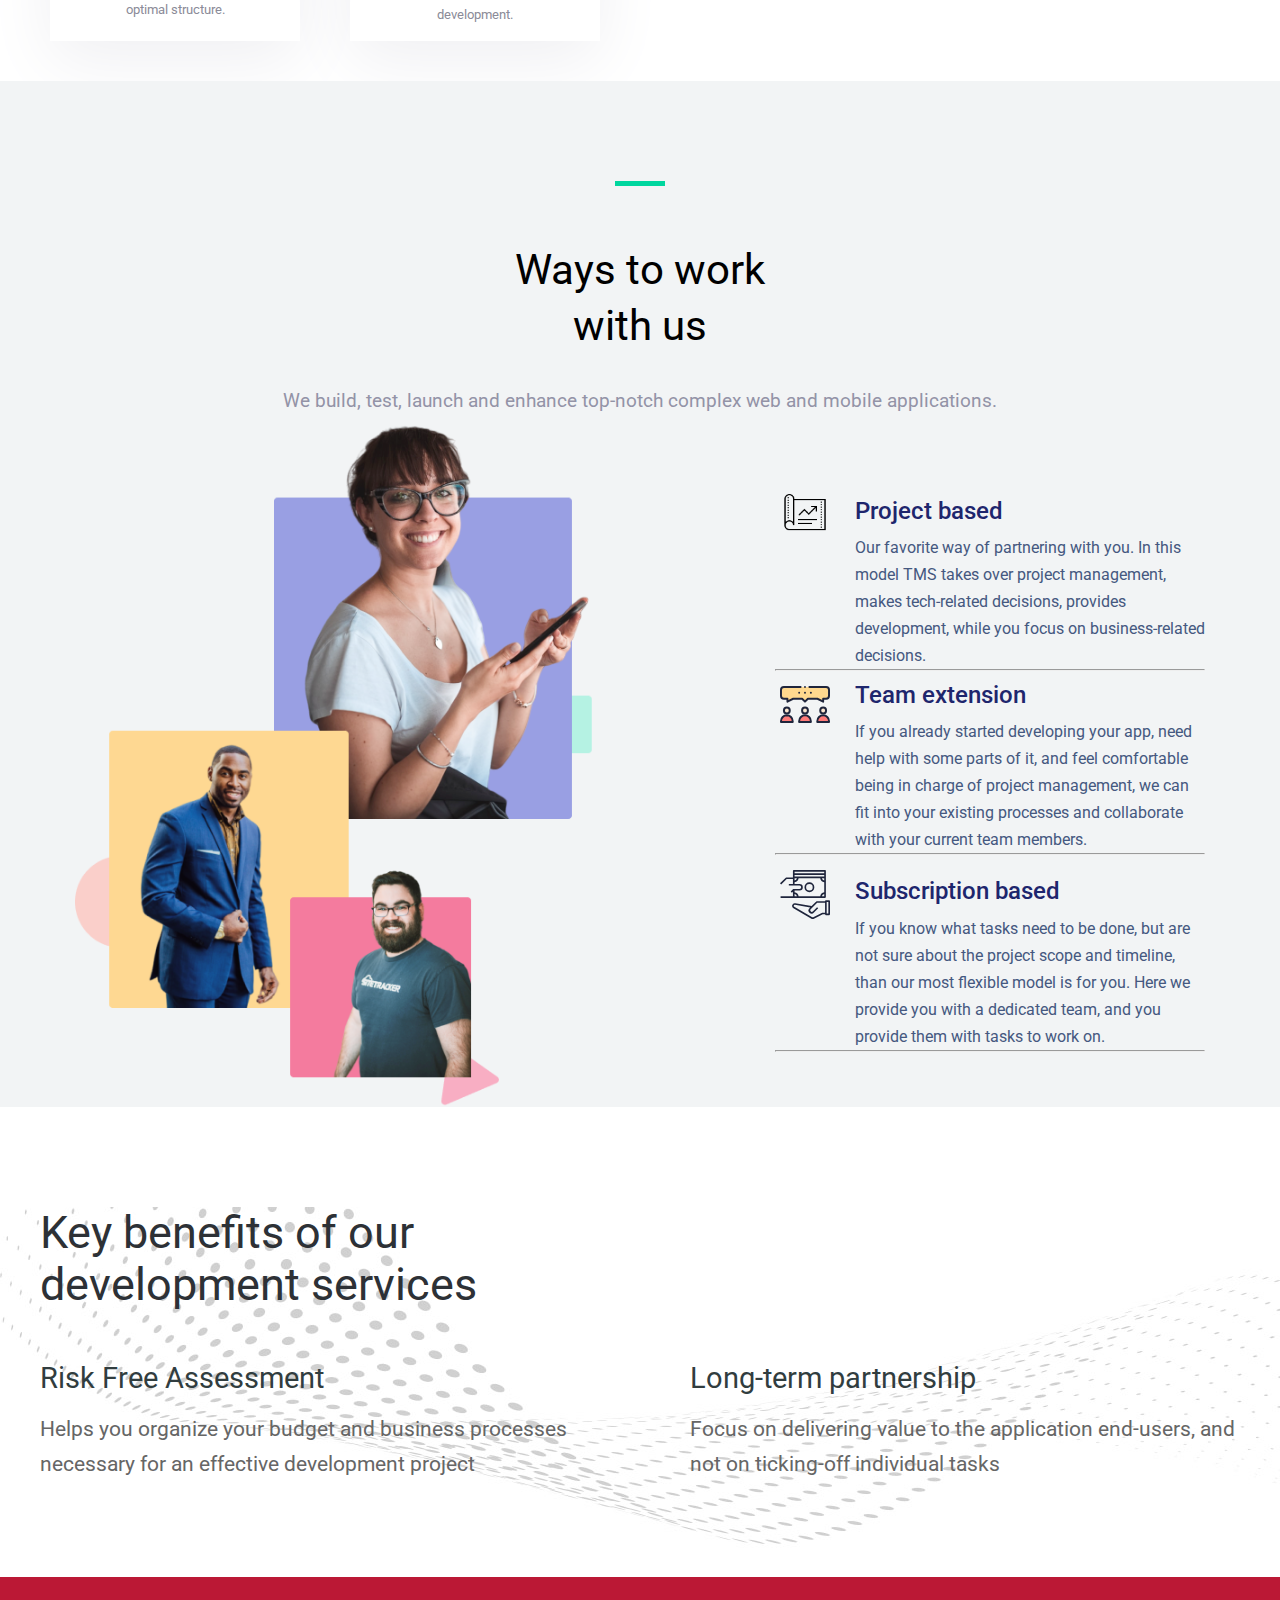
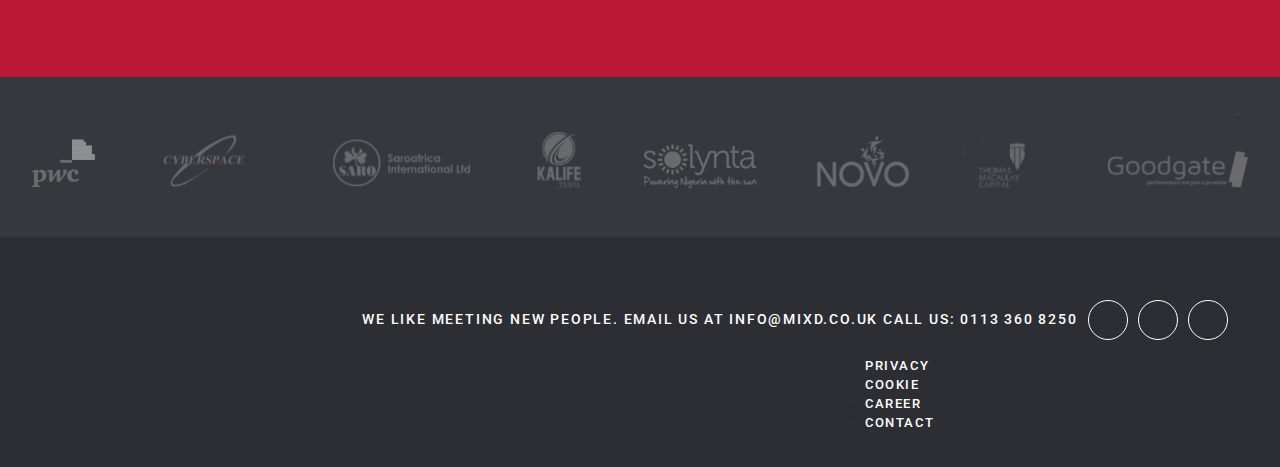
==== commit 6d47a517: "project update" ====
--- a/about.html
+++ b/about.html
@@ -312,8 +312,7 @@
                         <h1 class="ways-title">Ways to work with us</h1>
                     </div>
                     <div>
-                        <p class="ways-caption">We build, test, launch and enhance top-notch complex web and mobile
-                            applications.</p>
+                        <p class="ways-caption">We build, test, launch and enhance top-notch complex web and mobile applications.</p>
                     </div>
                 </div>
 
--- a/assets/css/main.css
+++ b/assets/css/main.css
@@ -1545,6 +1545,12 @@
     margin-top: 100px;
 }
 
+.ways-header {
+    display: flex;
+    flex-direction: column;
+    justify-content: center;
+}
+
 .ways-title::before {
     content: "";
     display: block;
@@ -1619,6 +1625,102 @@
     font-size: 16px;
     line-height: 27px;
     color: #455880;
+}
+
+
+@media screen and ( max-width: 500px ) {
+
+    .about_ways {
+        display: flex;
+        justify-content: center;
+        background-color: #F2F4F5;
+    }
+    
+    .ways-container {
+        margin-top: 100px;
+    }
+    
+    .ways-title::before {
+        content: "";
+        display: block;
+        margin: 0px auto 3.5rem;
+        width: 50px;
+        height: 5px;
+        background: rgb(0, 214, 158) none repeat scroll 0% 0%;
+    }
+    
+    .ways-title {
+        padding: 0px 20%;
+        margin-bottom: 1.875rem;
+        font-size: 2.625rem;
+        line-height: 1.33;
+        color: #000;
+        text-align: center;
+    }
+    
+    .ways-caption {
+        font-size: 1.1875rem;
+        line-height: 1.79;
+        color: rgb(147, 147, 167);
+        text-align: center;
+        white-space: pre-line;
+        width: 300px;
+    }
+    
+    .ways-grid {
+        display: flex;
+        flex-direction: column;
+        justify-content: space-between;
+        align-items: center;
+        /* width: 1000px; */
+    }
+    
+    .ways-row-1 {
+        width: 550px;
+        margin-right: 150px;
+        margin-top: -150px;
+    }
+
+    .ways-row-2 {
+        
+    }
+    
+    
+    .ways_step-1,
+    .ways_step-2,
+    .ways_step-3 {
+        width: 300px;
+        margin-top: -25px;
+        /* display: flex; */
+    }
+    
+    .ways_step-img-1,
+    .ways_step-img-2,
+    .ways_step-img-3 {
+        width: 50px;
+        position: relative;
+        left: 5px;
+        top: 40px;
+    }
+    
+    .ways_step-header {
+        margin-left: 80px;
+    }
+    
+    .ways_step-title {
+        font-weight: 500;
+        font-size: 24px;
+        /* line-height: 125%; */
+        color: #1E266D;
+        margin-bottom: 10px;
+    }
+    
+    .ways_step-caption {
+        width: 350px;
+        font-size: 16px;
+        line-height: 27px;
+        color: #455880;
+    }
 }
 
 
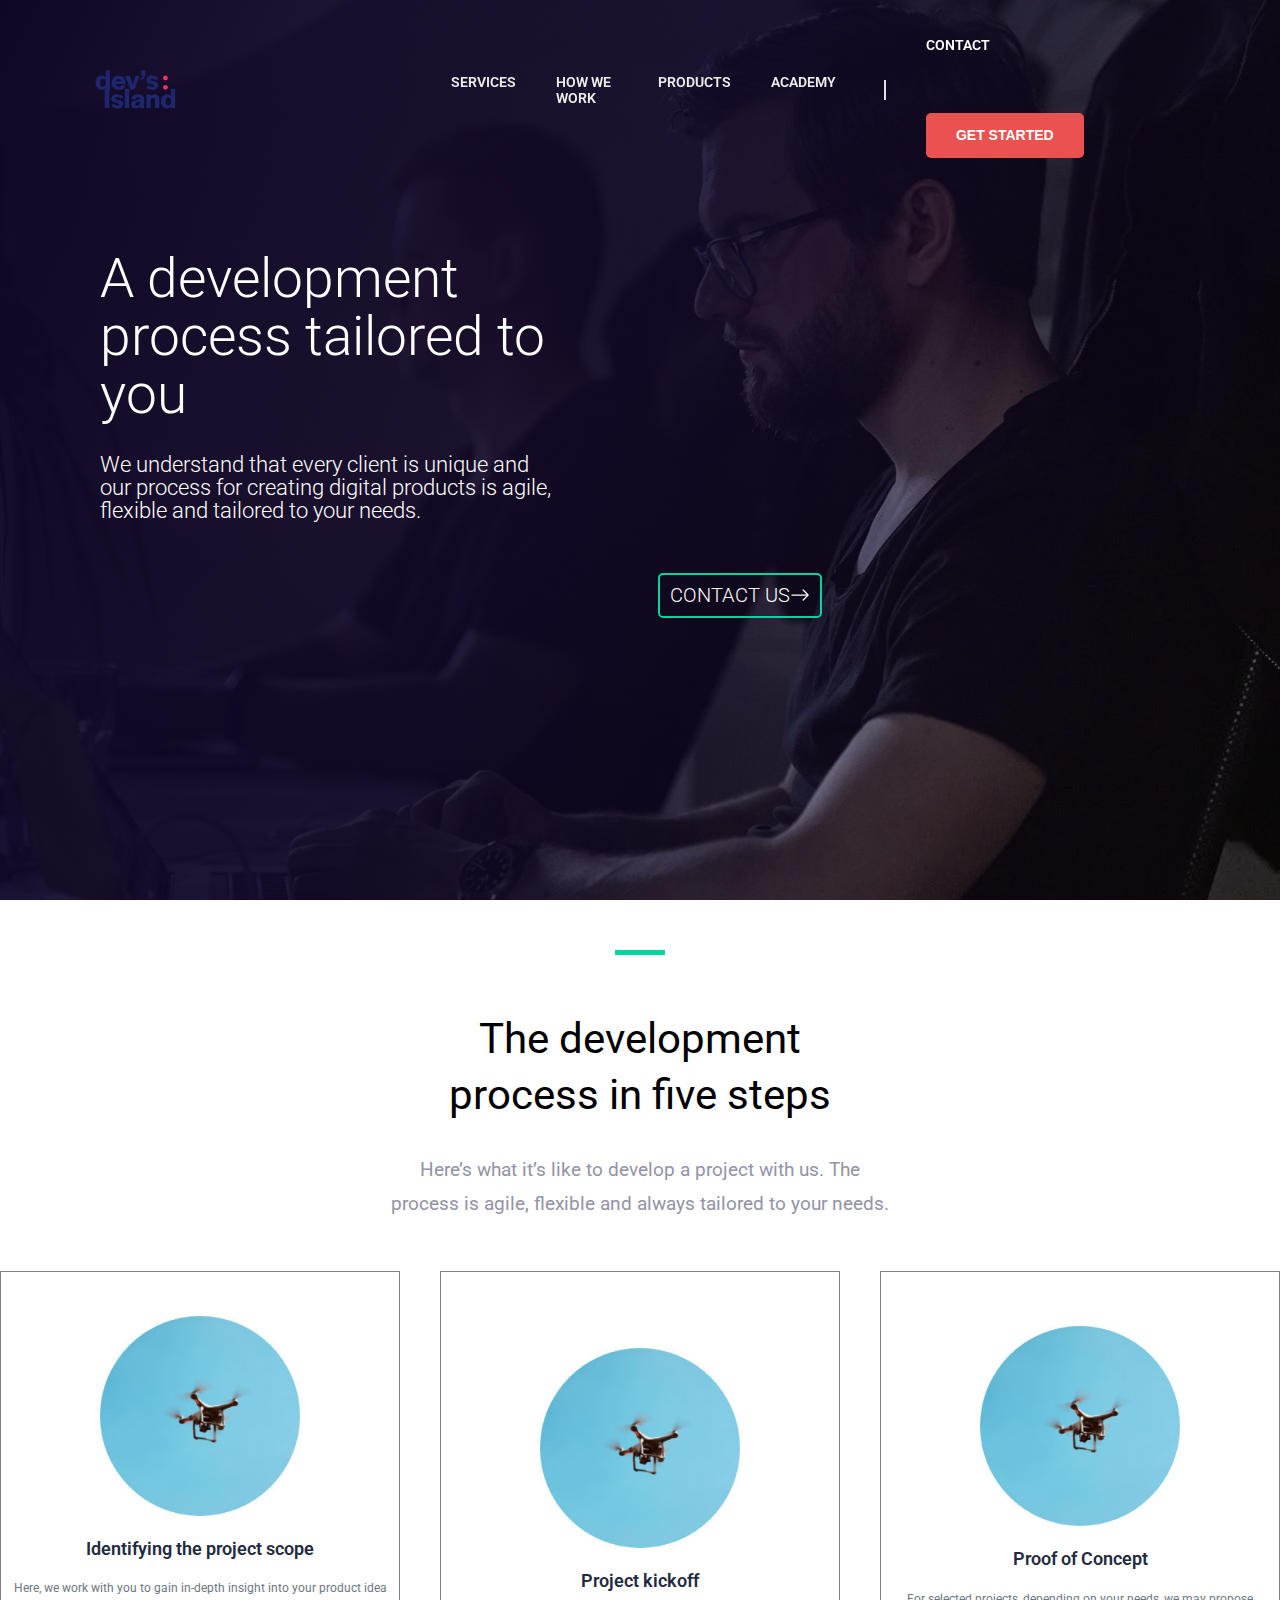
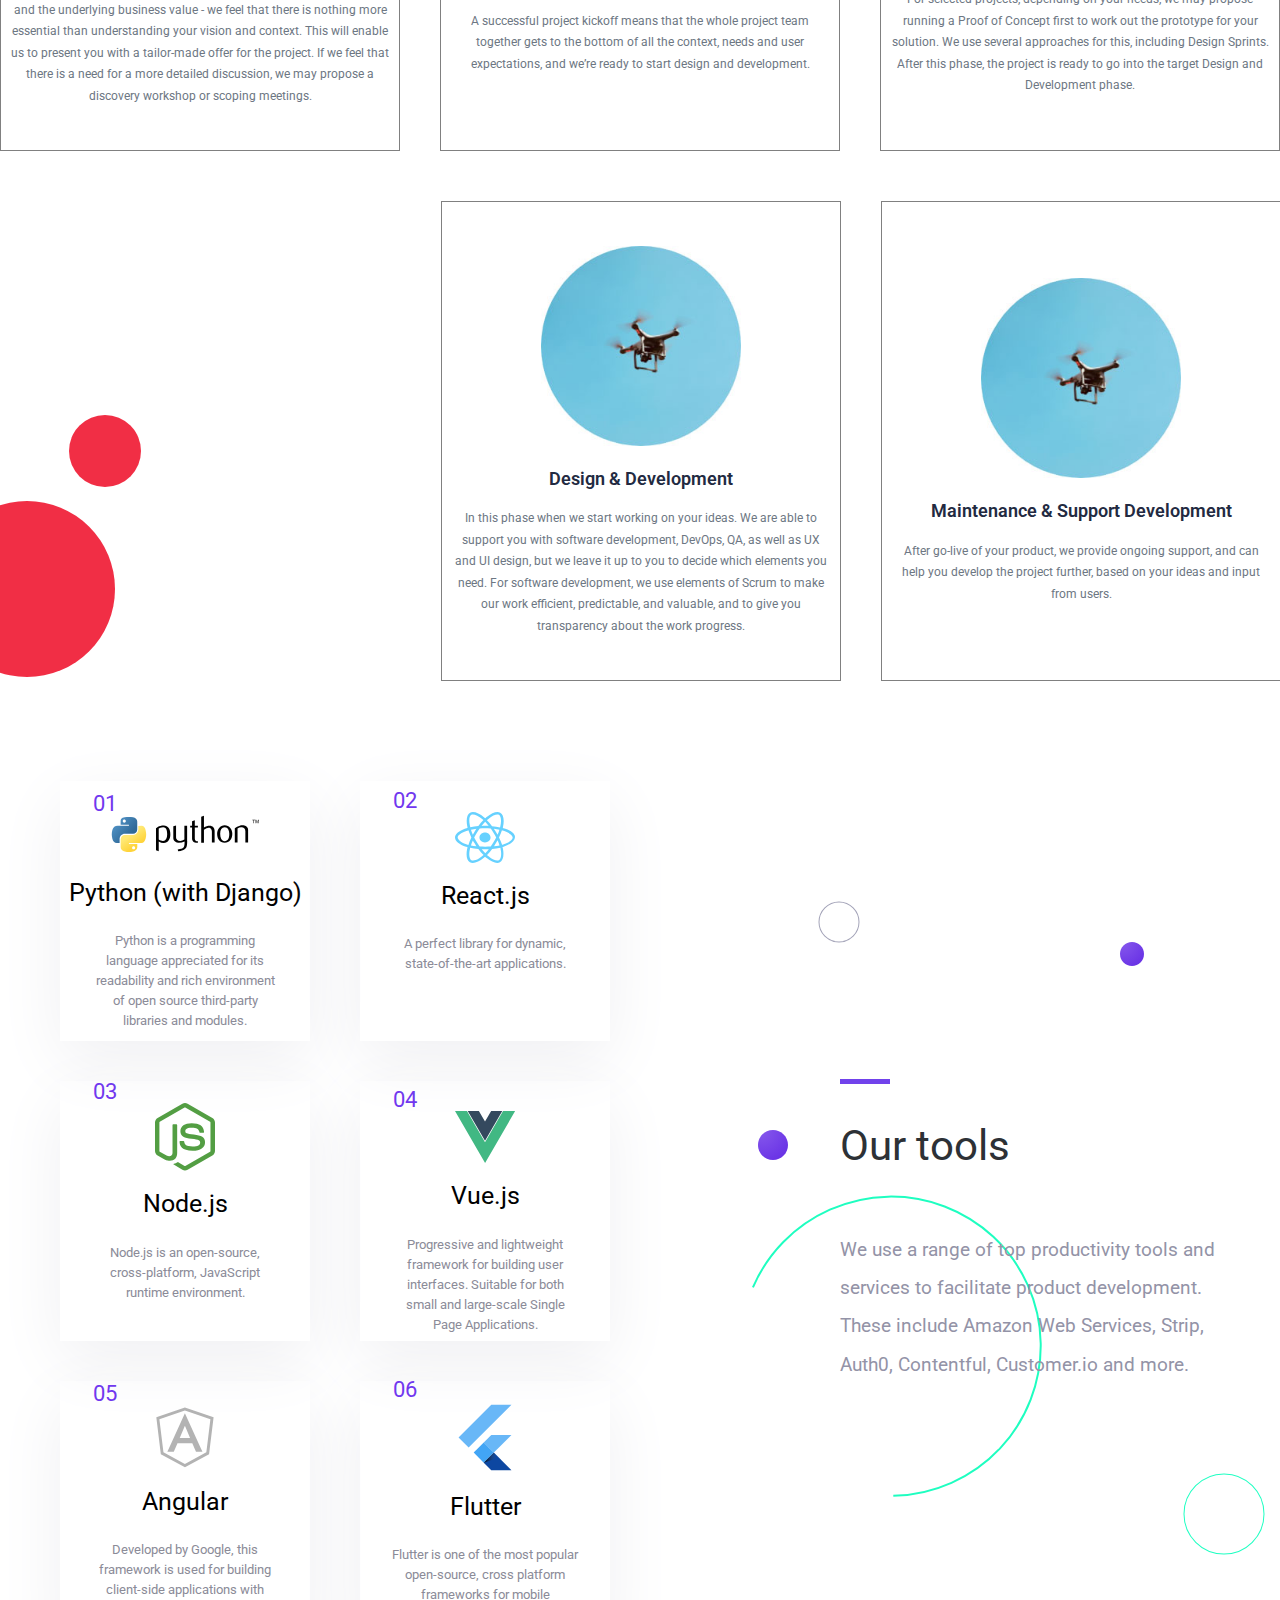
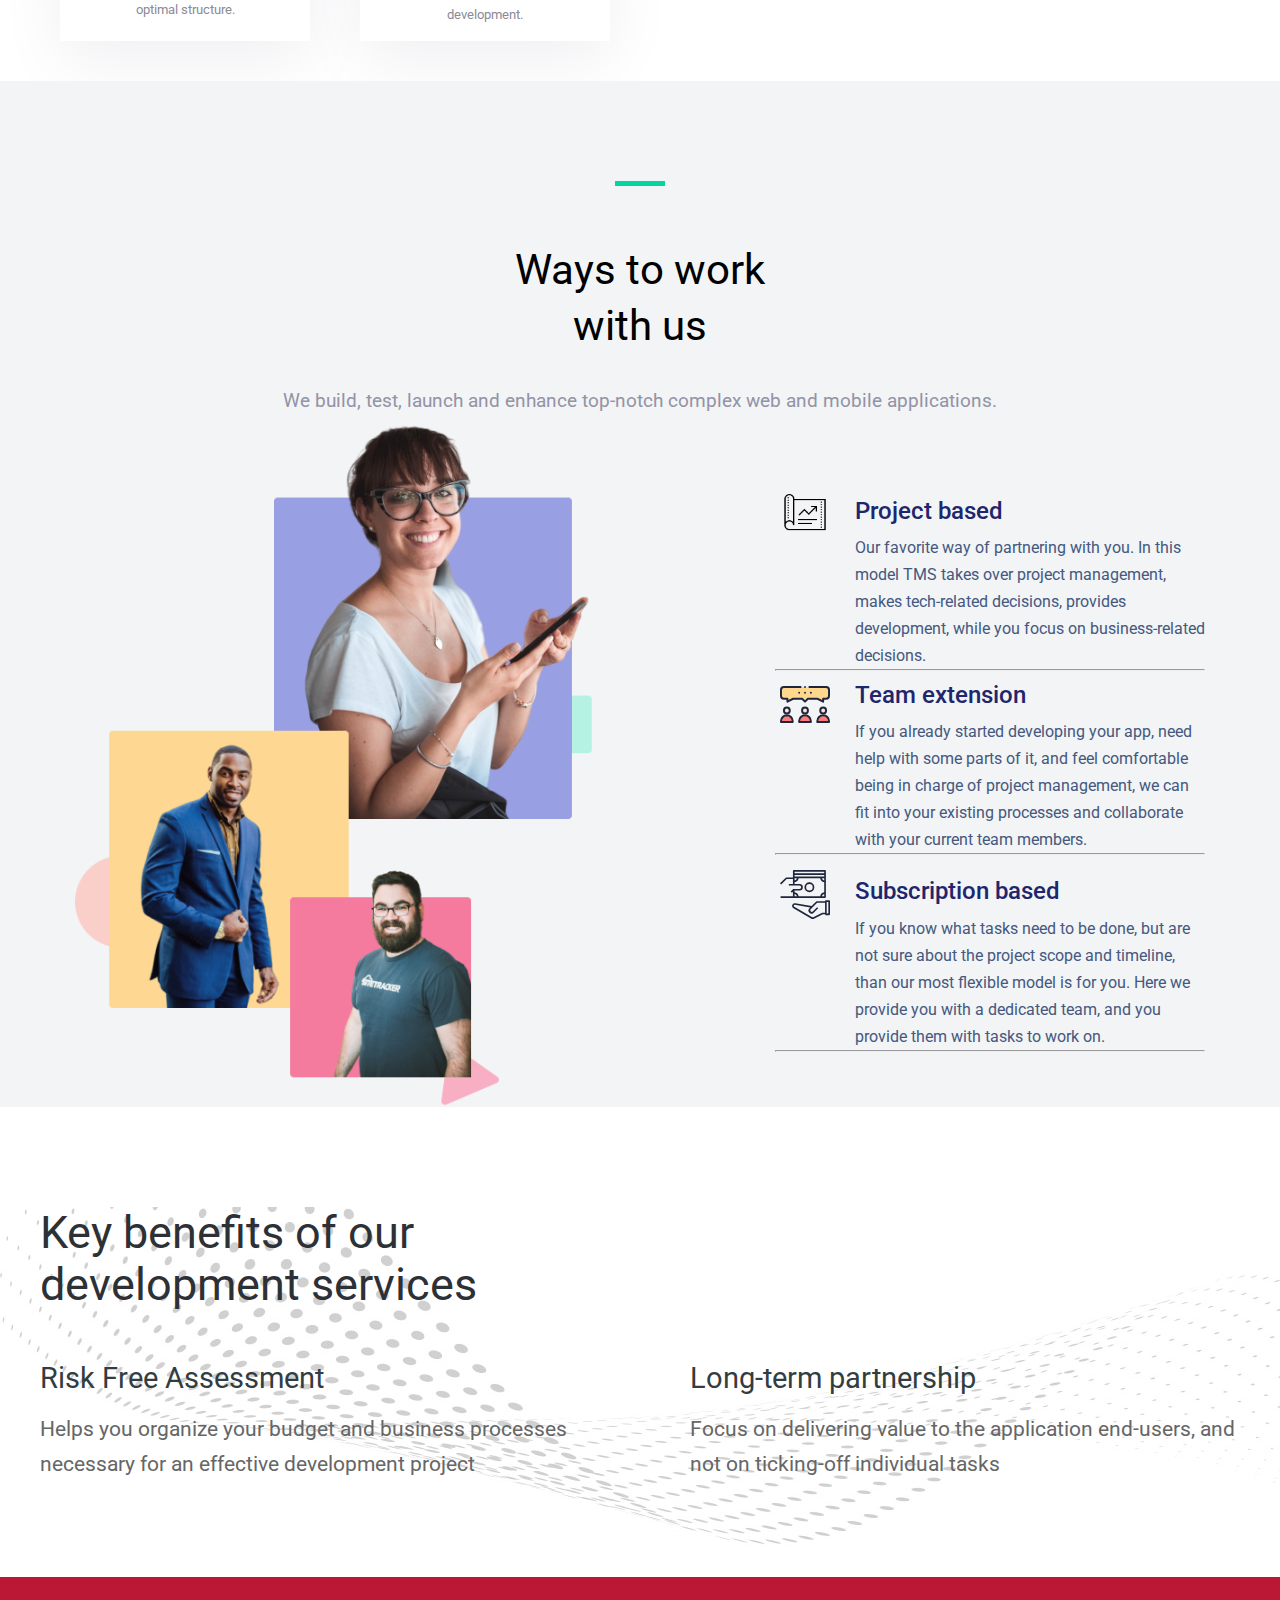
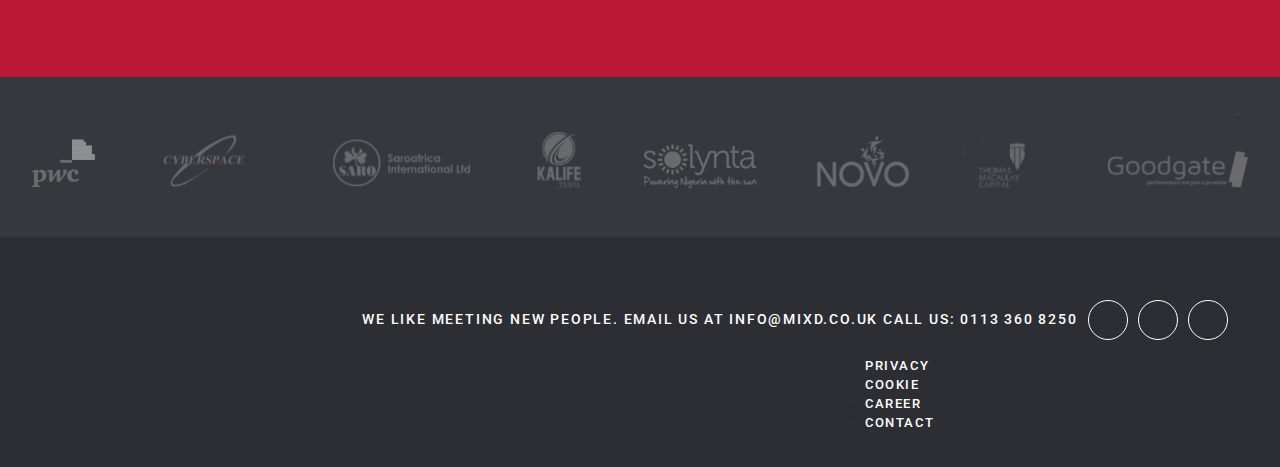
==== commit 6be89177: "project update" ====
--- a/about.html
+++ b/about.html
@@ -190,7 +190,7 @@
         <section class="tools">
             <div class="tools-container">
                 <div class="tools-row">
-                    <div class="tool-col-1">
+                    <div class="tools-col-1">
                         <div class="tools-header">
                             <div>
                                 <h1 class="tools-title">Our tools</h1>
@@ -318,7 +318,7 @@
 
                 <div class="ways-grid">
                     <div class="ways-row-1">
-                        <img class="img-fluid" src="/assets/images/Graphic.png" alt="">
+                        <img class="img-fluid ways-grid-img" src="/assets/images/Graphic.png" alt="">
                     </div>
 
                     <div class="ways-row-2">
--- a/assets/css/main.css
+++ b/assets/css/main.css
@@ -941,6 +941,7 @@
         background-repeat: no-repeat;
         background-position: top;
         width: 100%;
+        overflow: hidden;
     }
 
     .about_hero-header {
@@ -1291,10 +1292,6 @@
     align-items: center;
 }
 
-.tools-col-1 {
-    width: 500px;
-}
-
 
 .tools-header {
     /* width: 300px; */
@@ -1326,7 +1323,7 @@
 
 .tools-col-2 {
     width: 500px;
-    margin-right: 300px;
+    margin-right: 280px;
 }
 
 .tools_col-grid {
@@ -1403,18 +1400,10 @@
         /* display: flex;
         flex-direction: row;
         justify-content: center; */
-        background-image: url(/assets/images/bg-designs.svg);
+        background-image: none;
         background-repeat: no-repeat;
-        background-position-x: 600px;
-    }
-    
-    .tools-container {
-        display: flex;
-        flex-direction: row;
-        justify-content: center;
-        align-items: center;
-    }
-    
+        background-position-x: 0px;
+    }
     .tools-row {
         display: flex;
         flex-direction: column;
@@ -1425,18 +1414,17 @@
     }
     
     .tools-col-1 {
-        width: 350px;
+        margin-bottom: 150px;
     }
     
     
     .tools-header {
-        /* width: 300px; */
         text-align: left;
     }
     
     .tools-title {
         font-size: 2.625rem;
-        margin-bottom: 3.9375rem;
+        margin-bottom: 5rem;
     }
     
     .tools-title::before {
@@ -1449,11 +1437,11 @@
     }
     
     .tools-caption {
-        font-size: 1.2rem;
-        line-height: 2;
+        font-size: 1.35rem;
+        line-height: 2.1;
         font-weight: 400;
         color: rgb(147, 147, 167);
-        width: 380px;
+        width: 311px;
     }
     
     
@@ -1477,7 +1465,7 @@
     }
     
     .grid-card {
-        width: 250px;
+        width: 311px;
         height: 260px;
         display: flex;
         flex-direction: column;
@@ -1488,7 +1476,7 @@
         /* transition: height 0.3s ease-in-out 0s, box-shadow 0.3s ease-in-out 0s; */
         z-index: -2;
         margin-bottom: 40px;
-        margin-right: 50px;
+        margin-right: 0px;
     }
     
     .grid-card-index {
@@ -1639,6 +1627,10 @@
     .ways-container {
         margin-top: 100px;
     }
+
+    .ways-header {
+        margin-bottom: 50px;
+    }
     
     .ways-title::before {
         content: "";
@@ -1670,26 +1662,36 @@
     .ways-grid {
         display: flex;
         flex-direction: column;
-        justify-content: space-between;
+        justify-content: center;
         align-items: center;
+        margin-top: 0px;
         /* width: 1000px; */
     }
     
     .ways-row-1 {
-        width: 550px;
-        margin-right: 150px;
-        margin-top: -150px;
-    }
+        width: 300px;
+        margin-right: 0px;
+        margin-top: 0px;
+        display: none;
+    }
+
+    /* .ways-grid-img {
+        height: 400px;
+    } */
 
     .ways-row-2 {
-        
+        width: 350px;
+        /* display: flex;
+        flex-direction: column;
+        justify-content: center;
+        align-items: center; */
     }
     
     
     .ways_step-1,
     .ways_step-2,
     .ways_step-3 {
-        width: 300px;
+        width: 350px;
         margin-top: -25px;
         /* display: flex; */
     }
@@ -1716,7 +1718,7 @@
     }
     
     .ways_step-caption {
-        width: 350px;
+        width: 250px;
         font-size: 16px;
         line-height: 27px;
         color: #455880;
@@ -1773,6 +1775,54 @@
     line-height: 1.66;
     color: #666666;
     width: 550px;
+}
+
+
+@media screen and ( max-width: 500px ) {
+    .benefit {
+        background-size: cover;
+        background-position-y: -70px;
+        height: 530px;
+        z-index: -1;
+    }
+    
+    .benefit-container {
+        margin-top: 50px;
+        margin-bottom: 50px;
+    }
+    
+    .benefit-title {
+        font-size: 2.35rem;
+        line-height: 1.45;
+        font-weight: 400;
+        width: 300px;
+        margin-left: -45px;
+        margin-bottom: 30px;
+    }
+    
+    .benefit-row {
+        display: flex;
+        flex-direction: column;
+        justify-content: center;
+        align-items: center;
+    }
+    
+    .benefit-sub-header-1 {
+        margin-right: 0;
+        margin-bottom: 25px;
+    }
+    
+    .benefit-sub-title {
+        font-size: 1.5rem;
+        margin-bottom: 15px;
+        font-weight: 500;
+    }
+    
+    .benefit-sub-caption {
+        font-size: 1.2rem;
+        line-height: 2;
+        width: 345px;
+    }
 }
 
 
